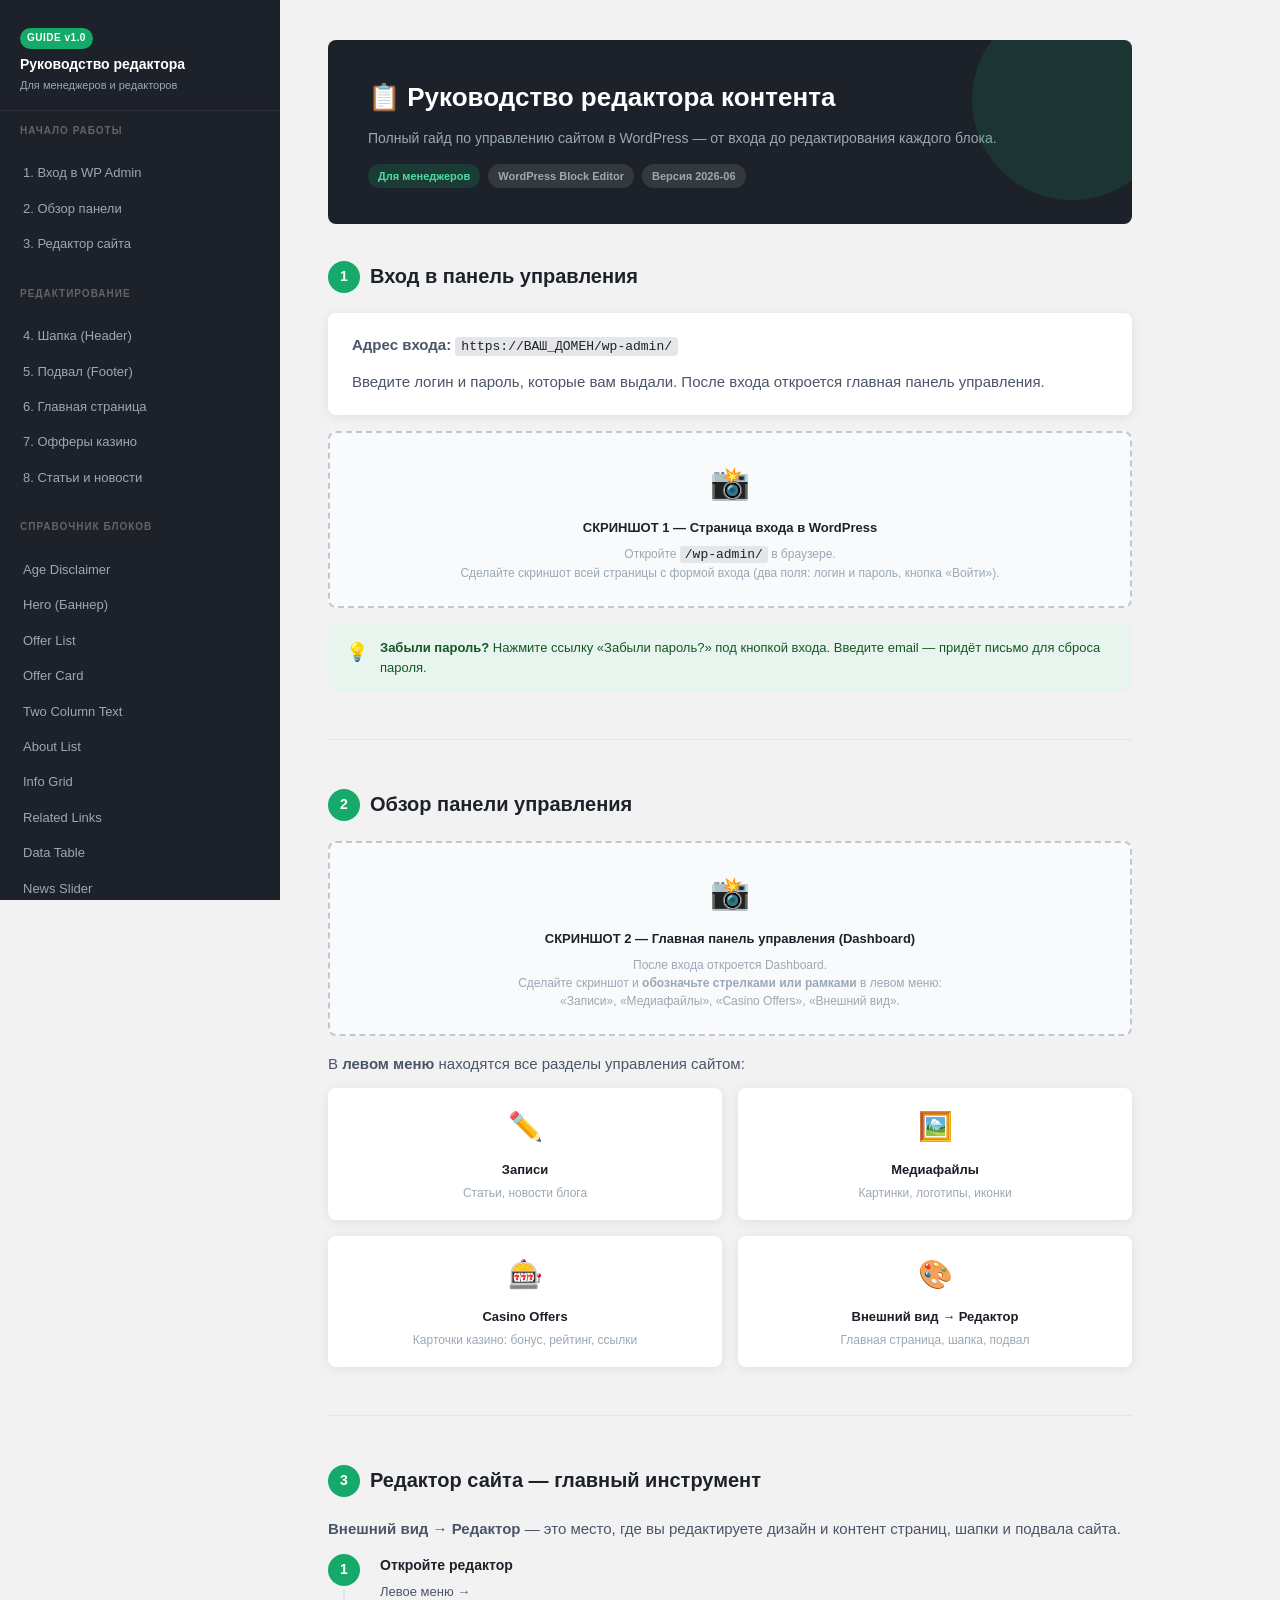
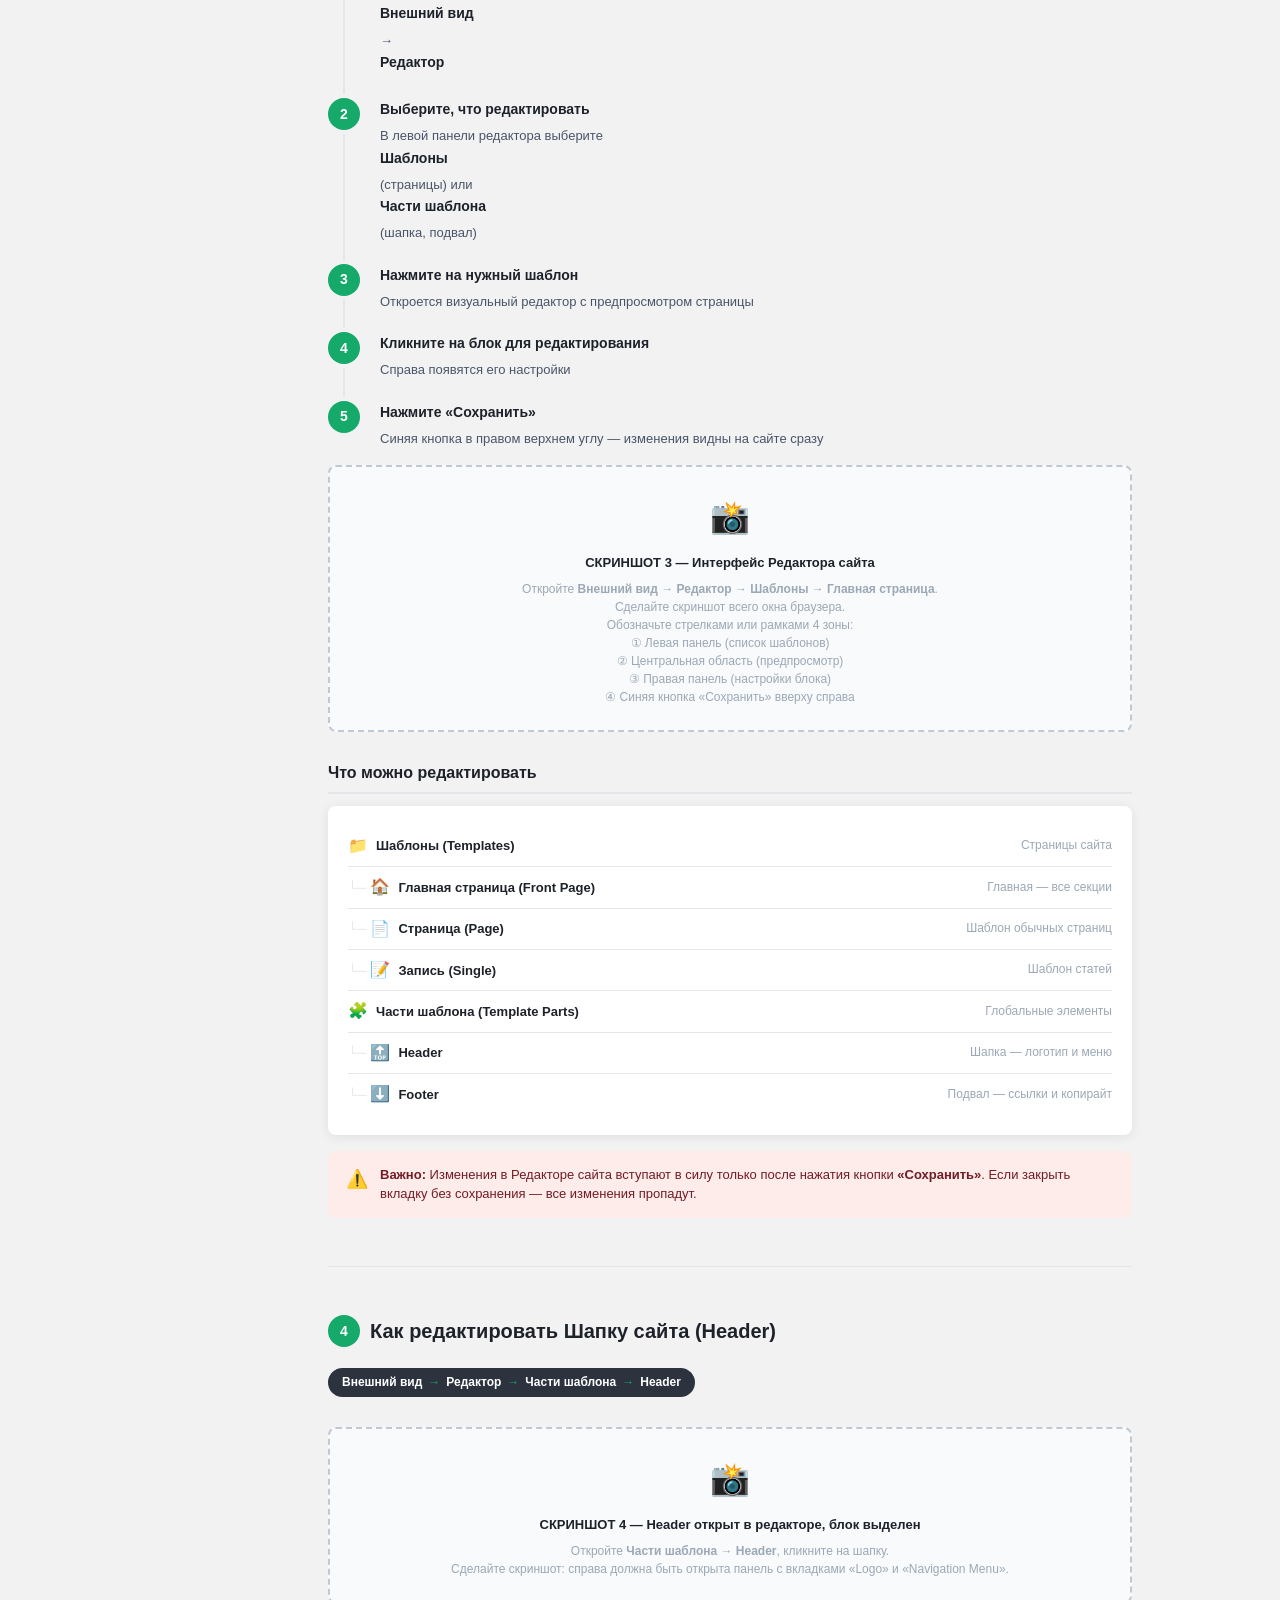
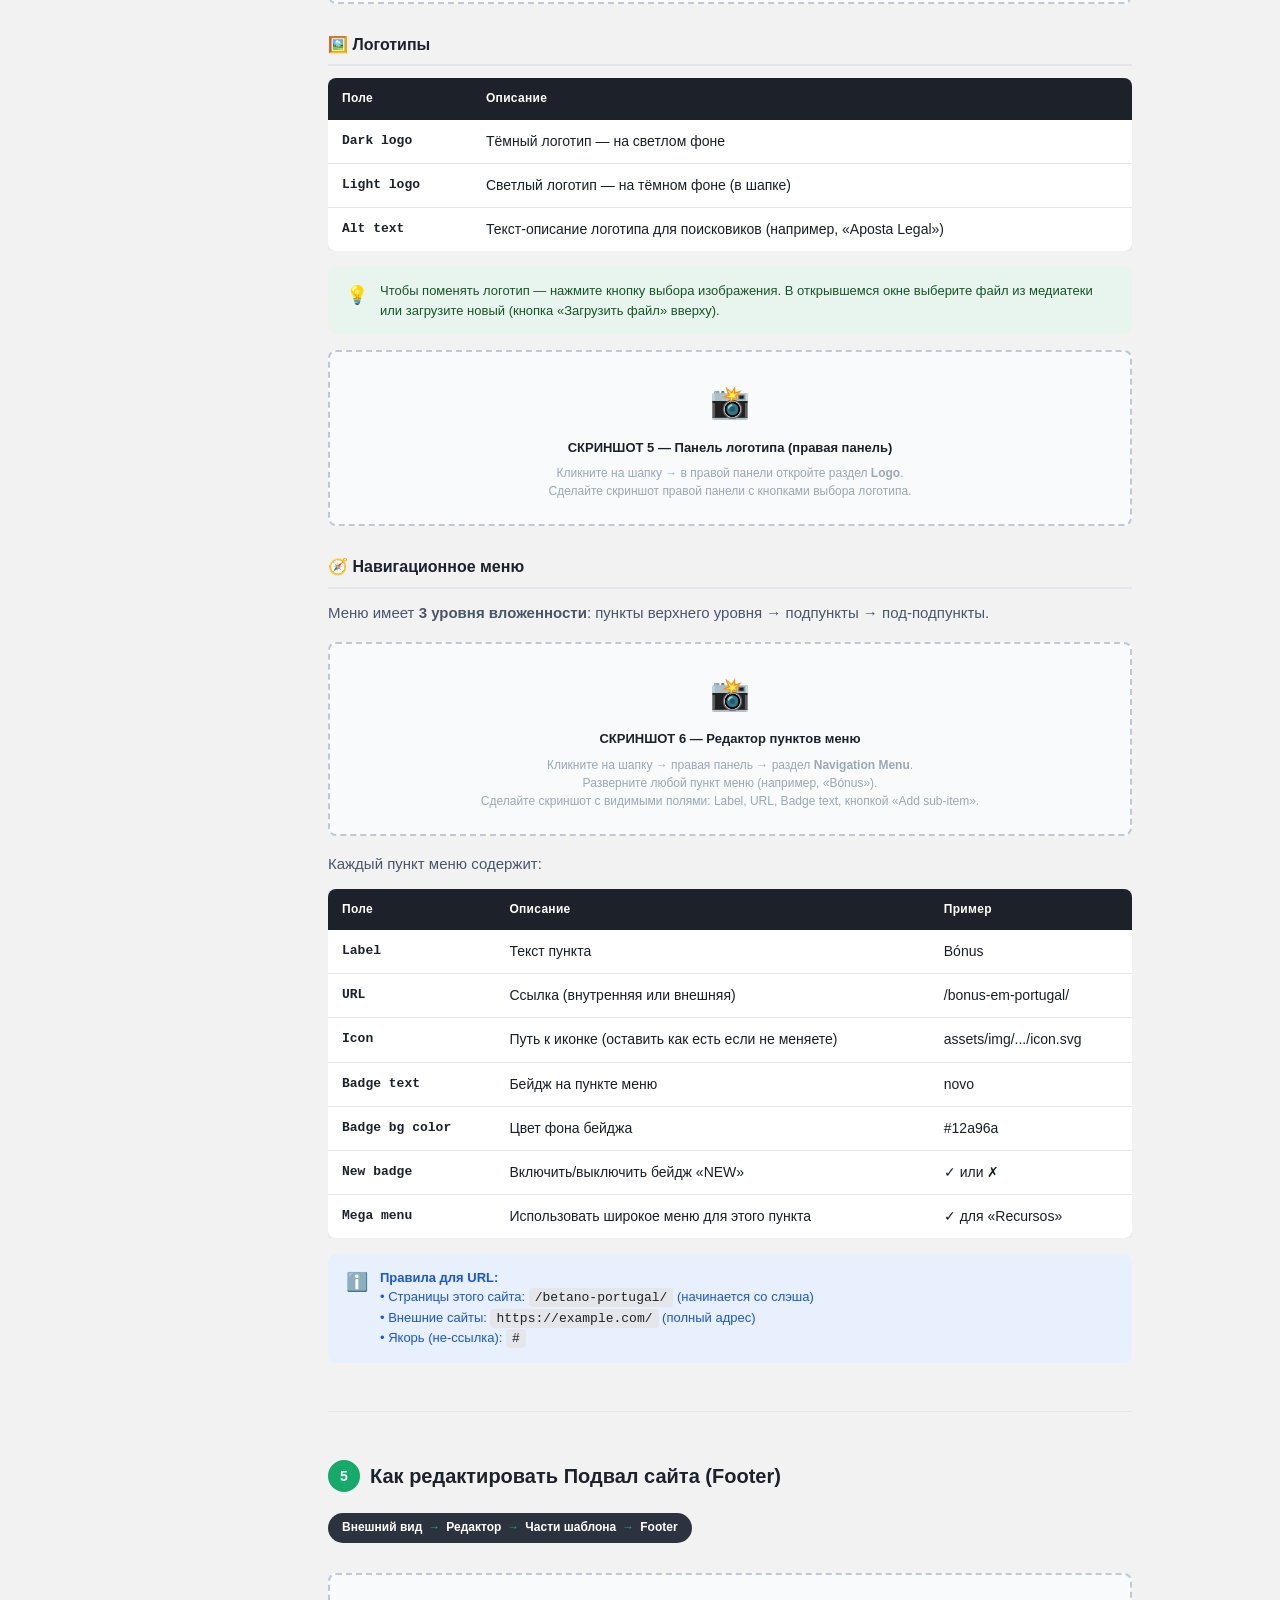
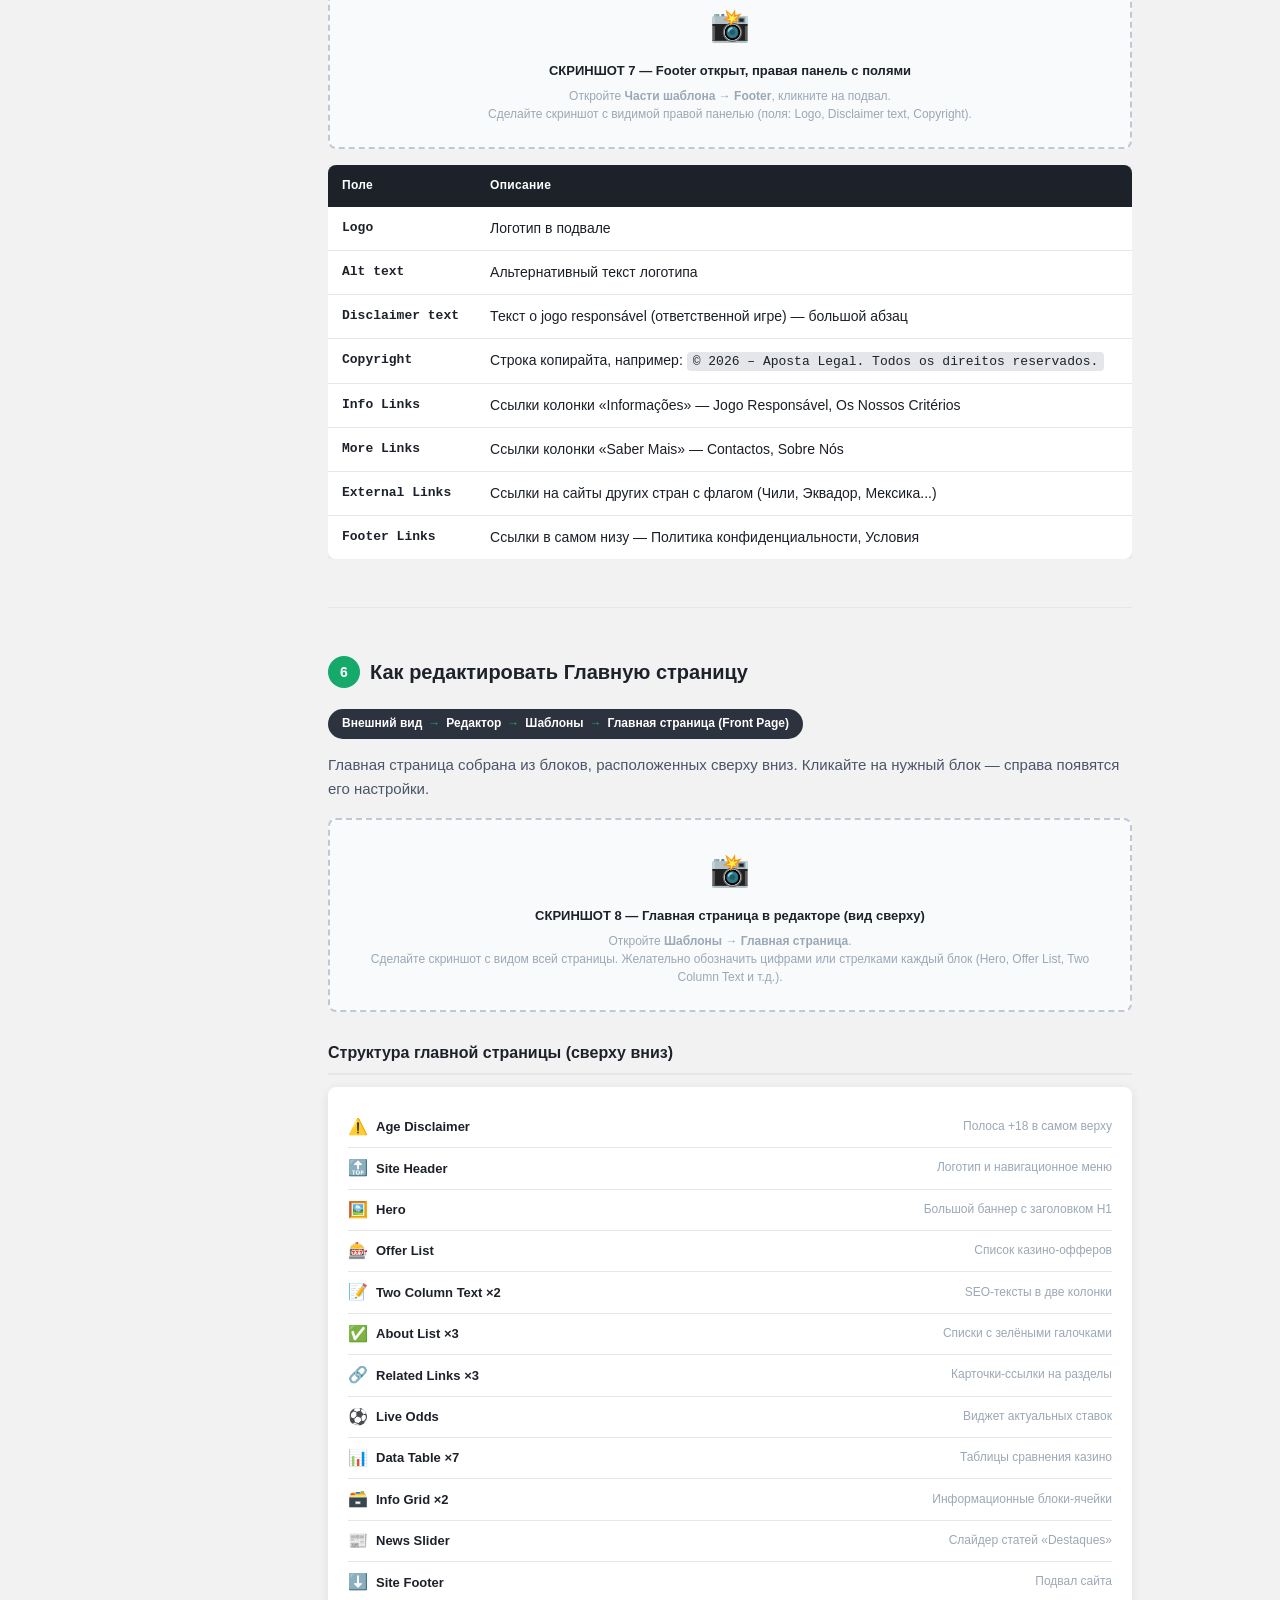
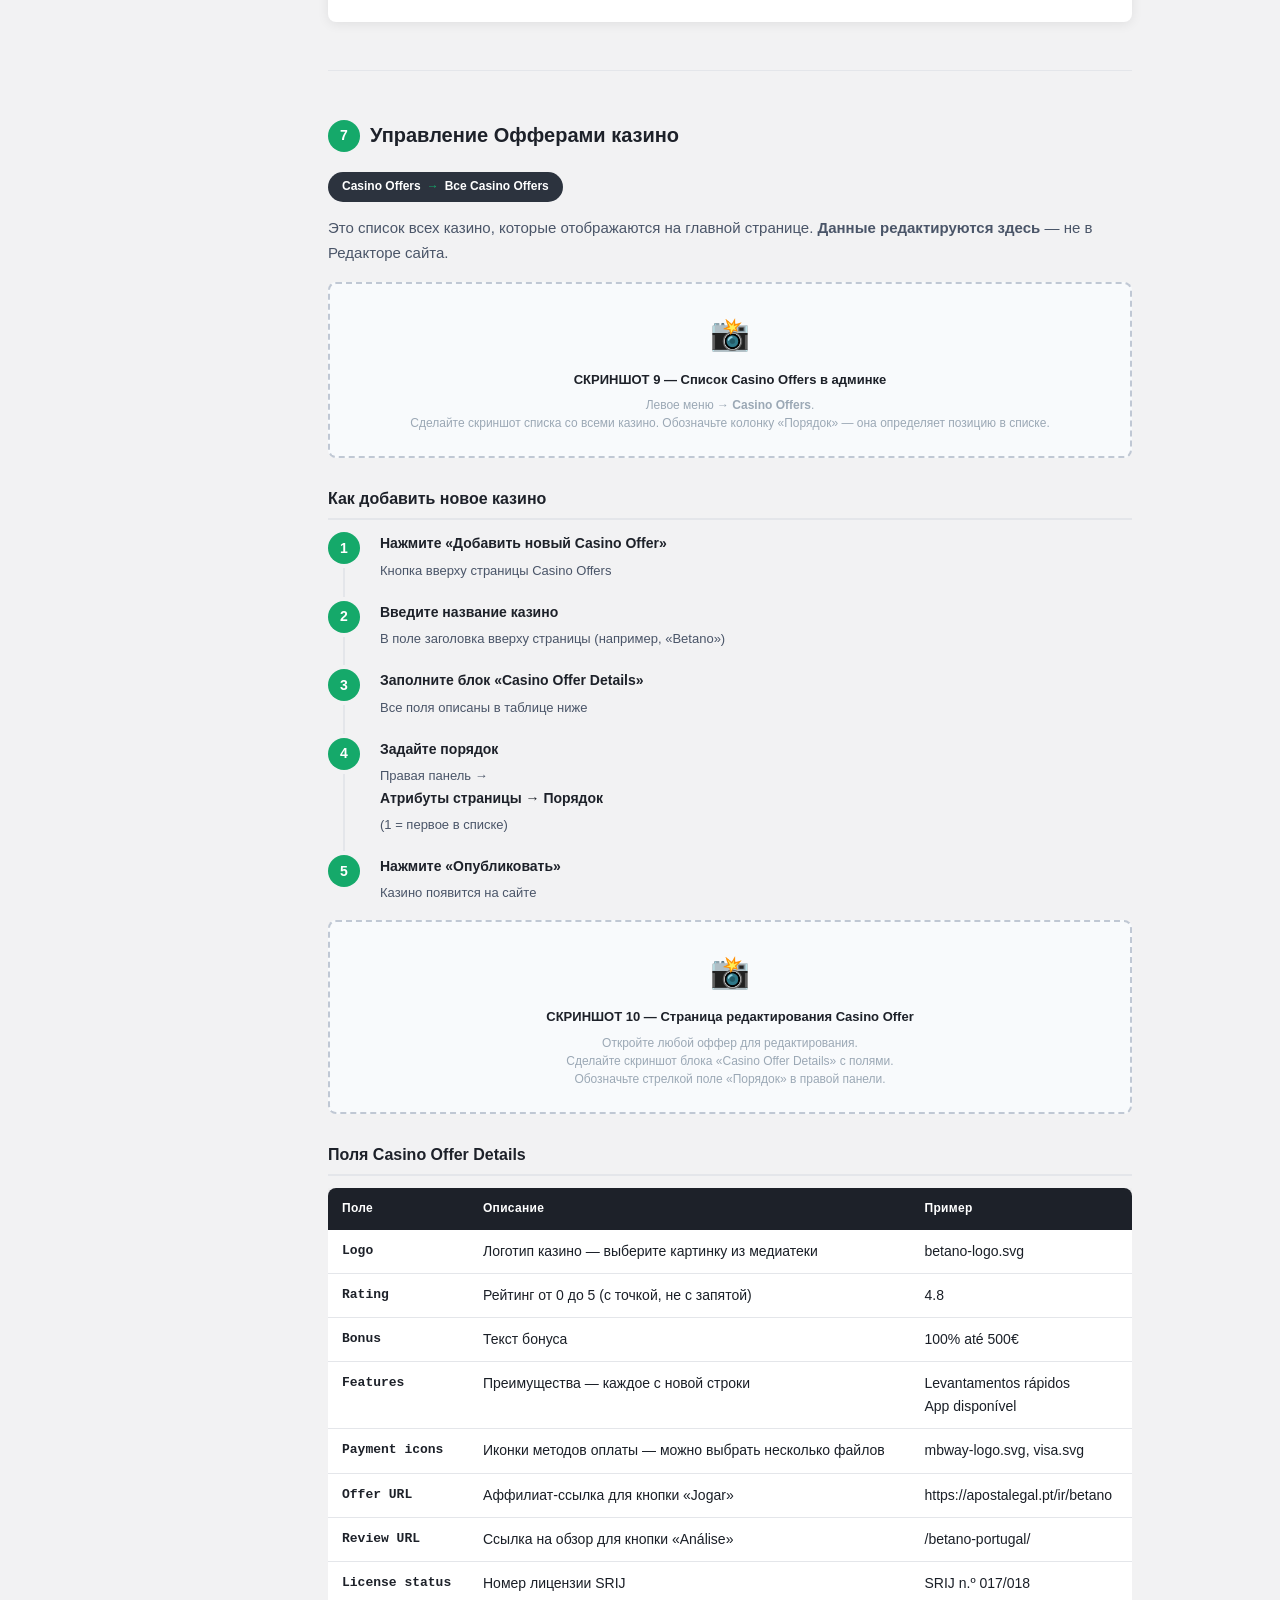
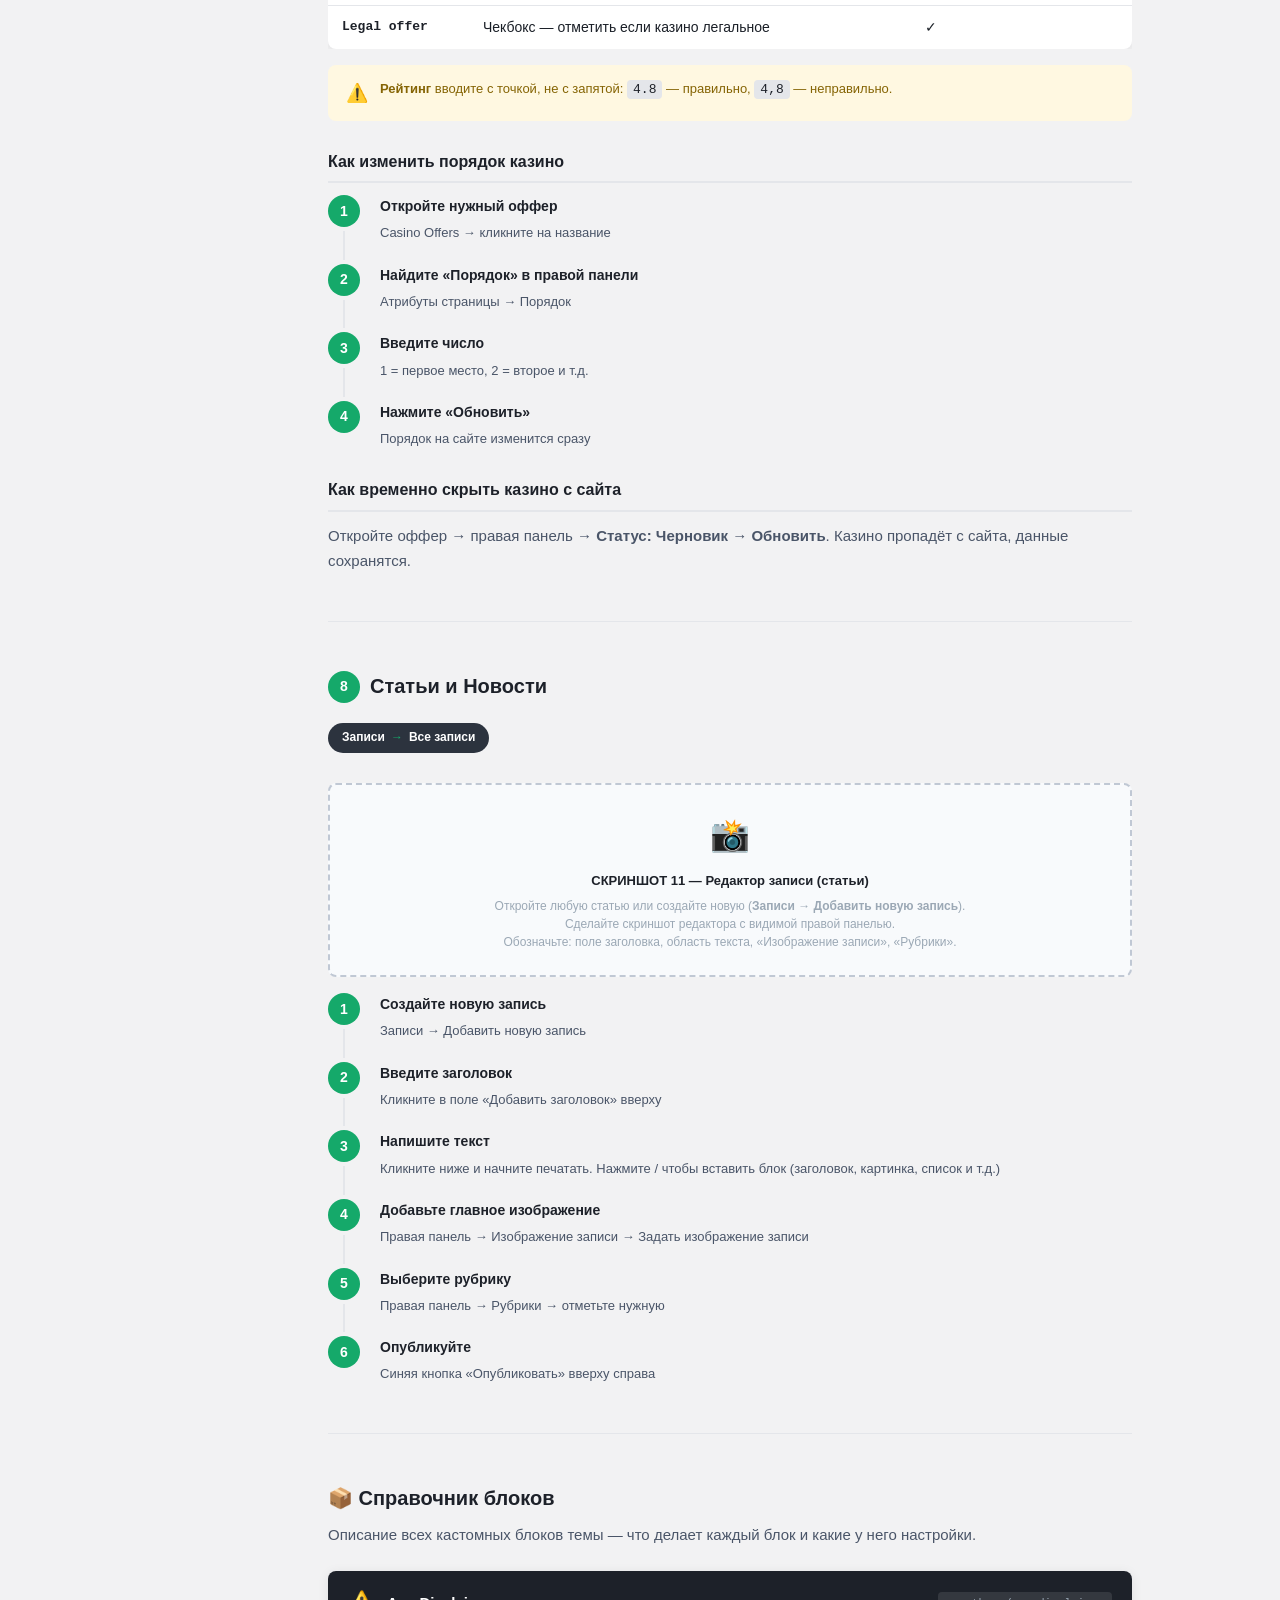
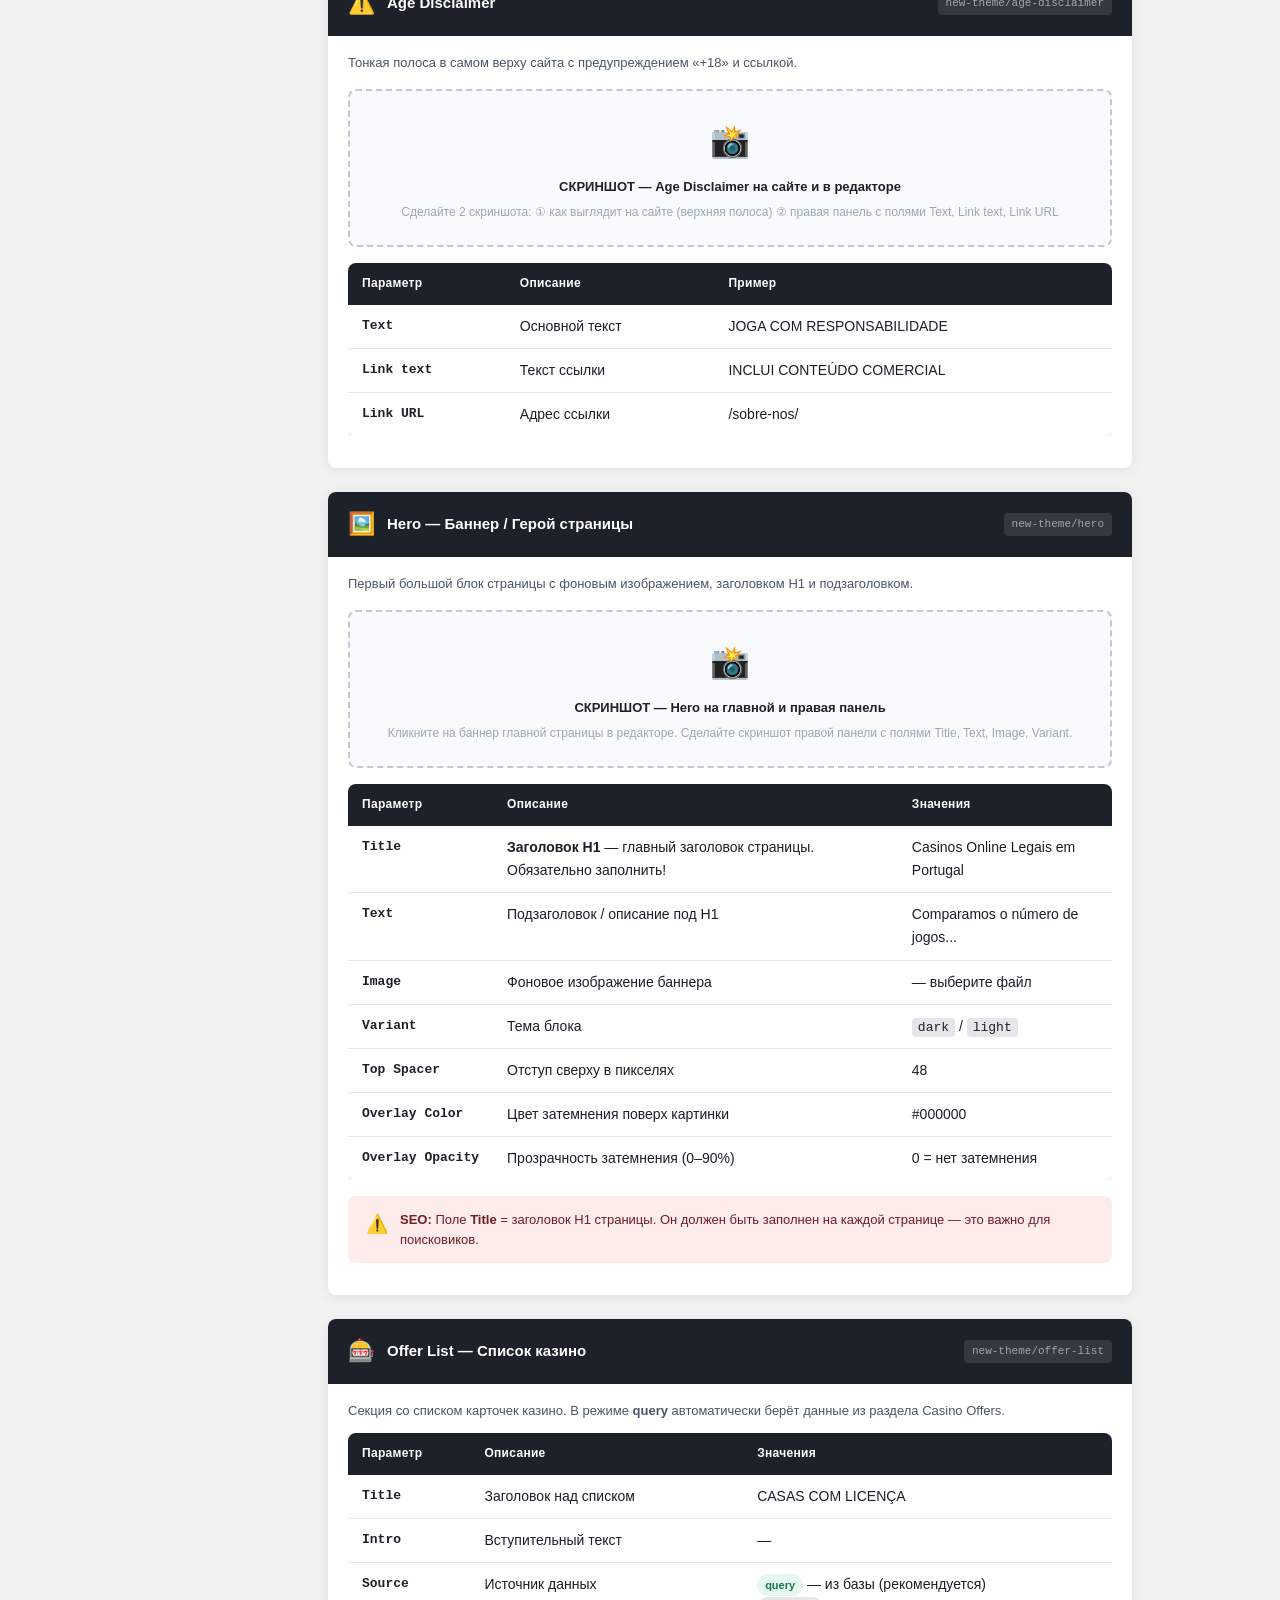
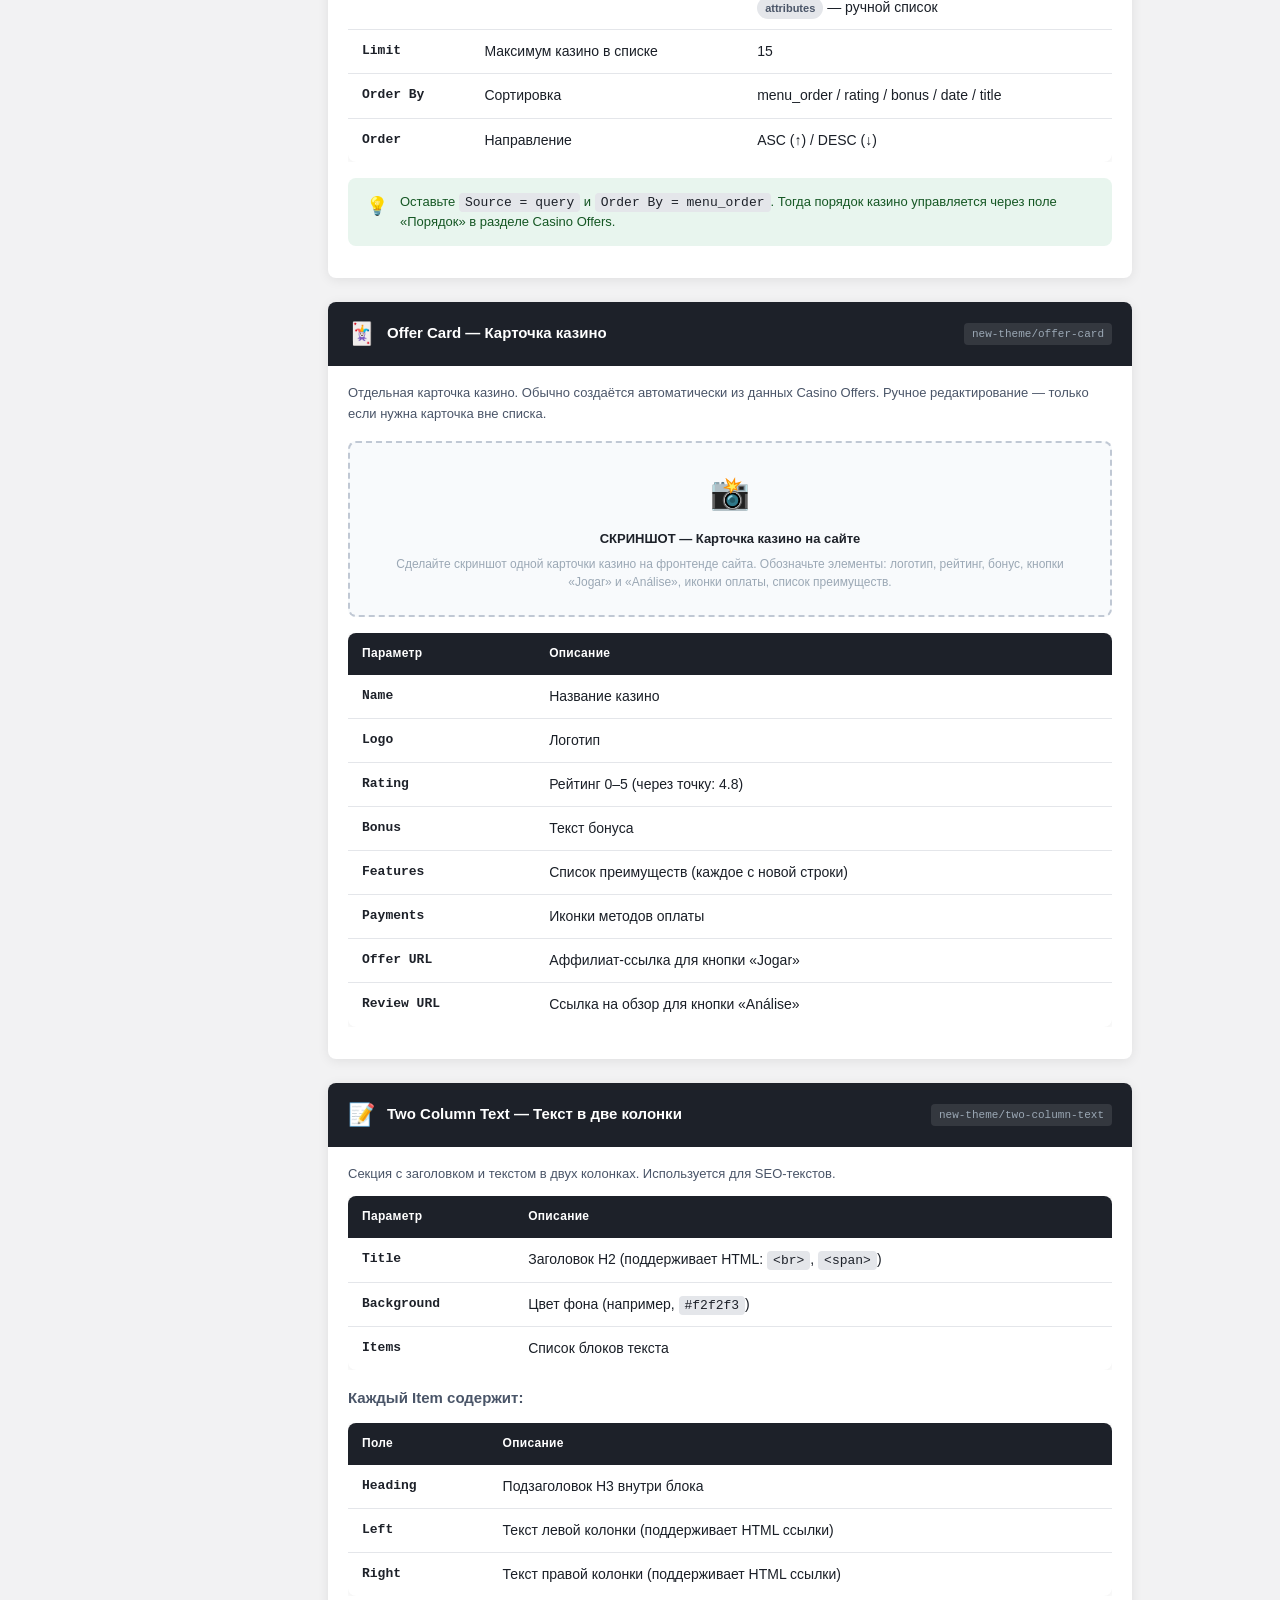
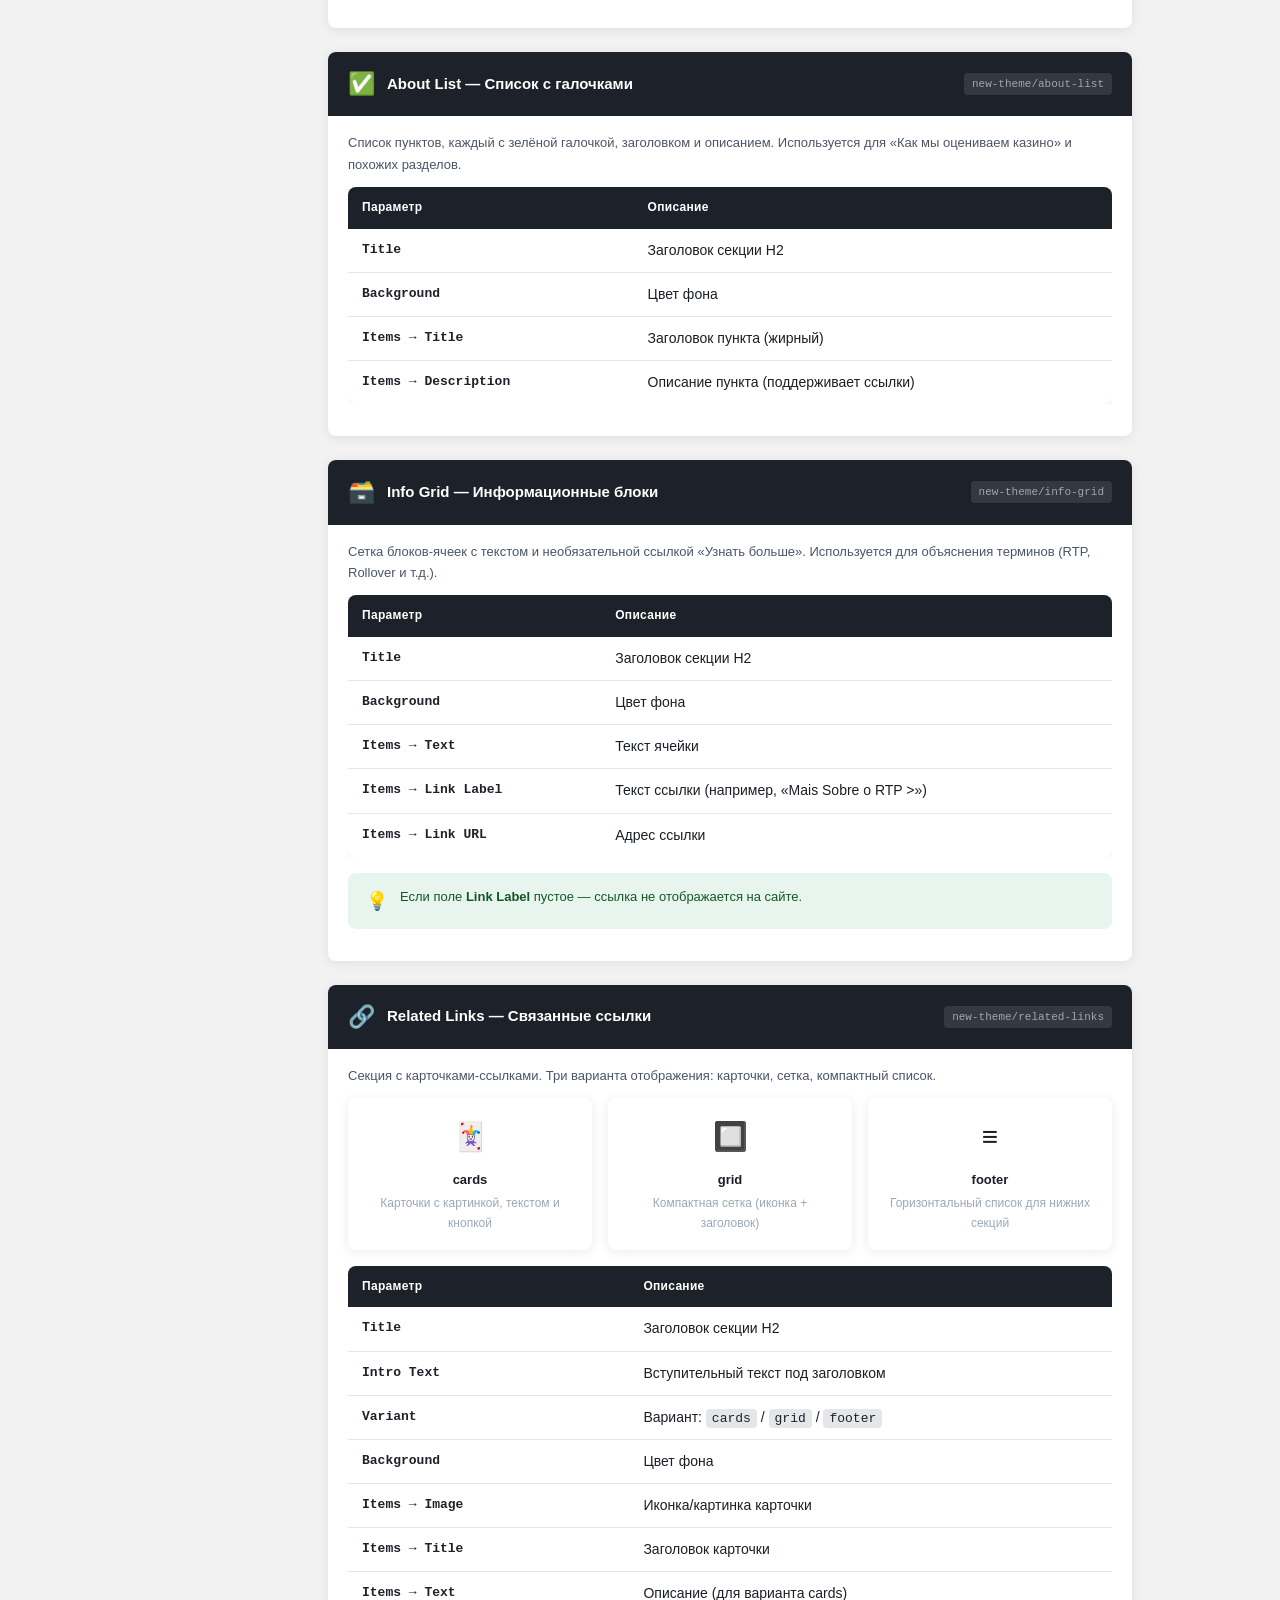
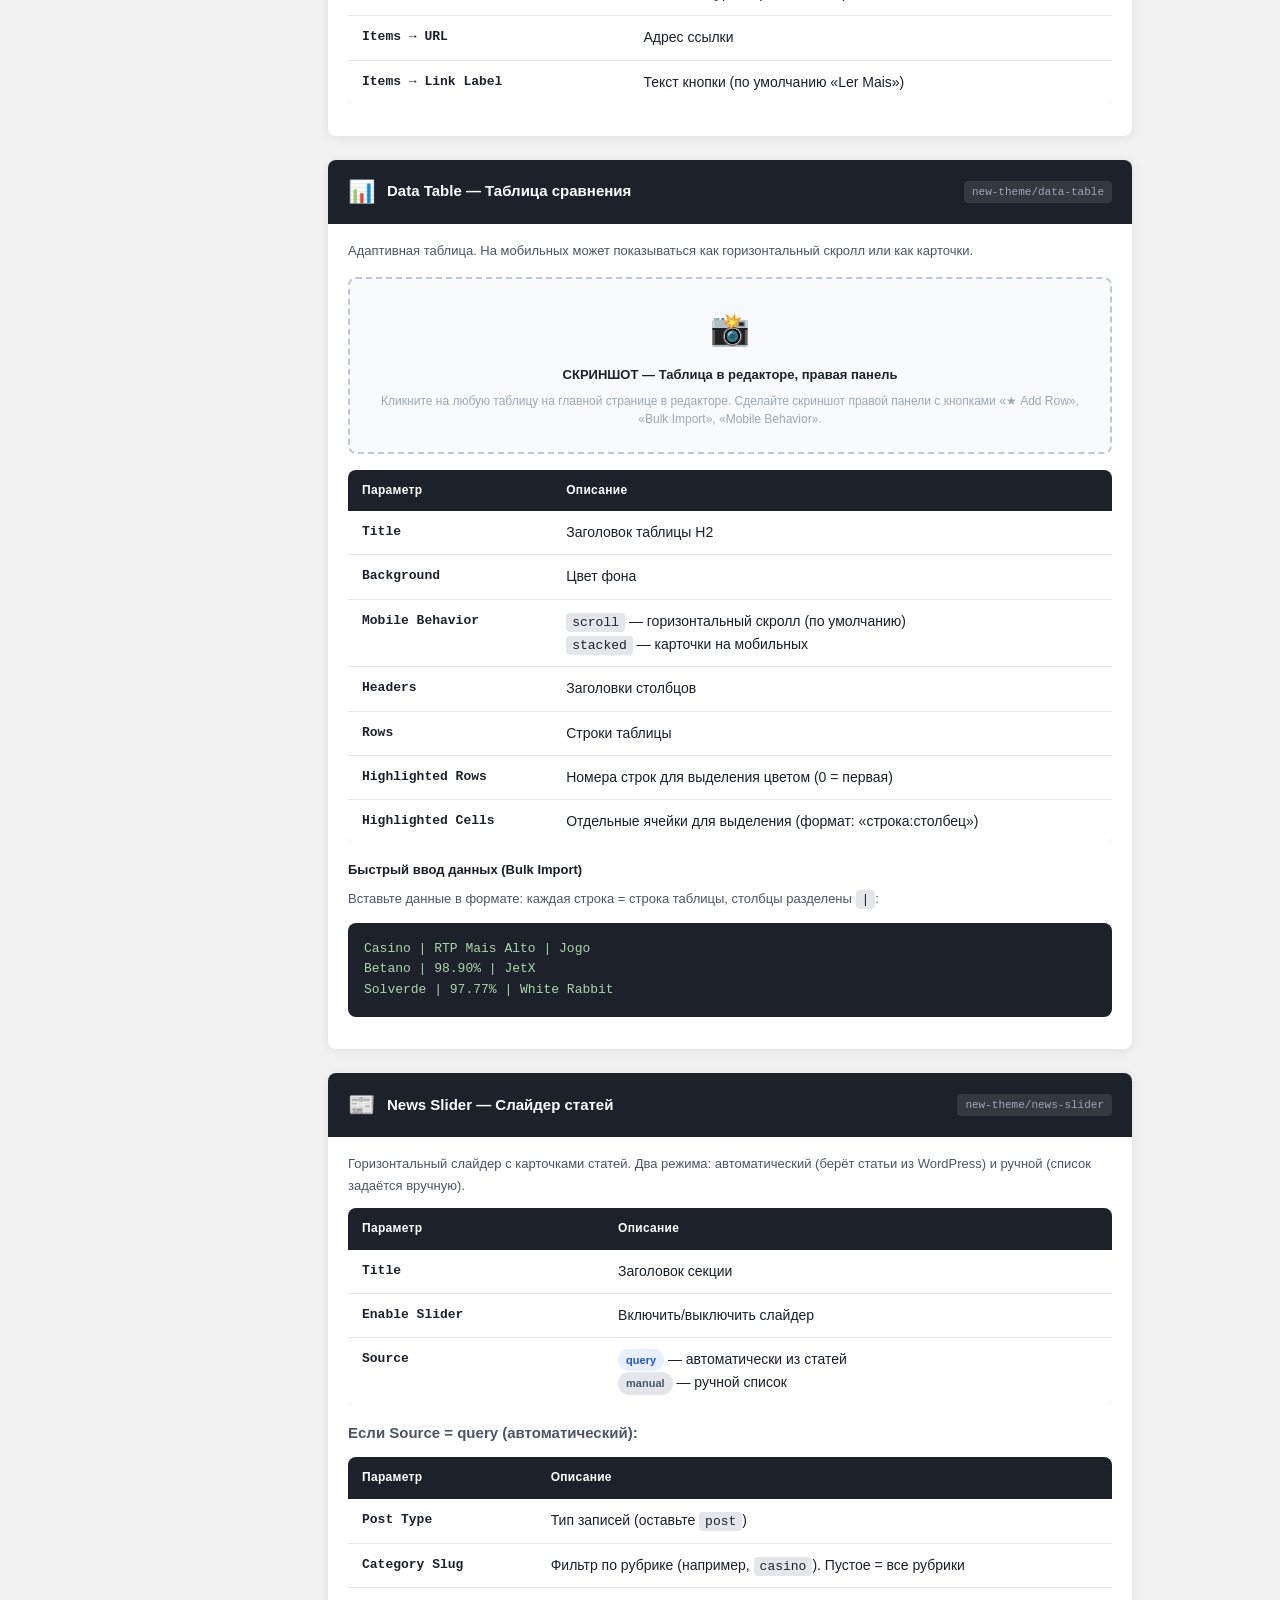
==== docs/EDITOR-GUIDE.html @ fbf94ea8 "Add new page" ====
<!DOCTYPE html>
<html lang="ru">
<head>
<meta charset="UTF-8">
<meta name="viewport" content="width=device-width, initial-scale=1.0">
<title>Руководство редактора — New Theme</title>
<style>
  /* ── Reset & Base ─────────────────────────────────────────────── */
  *, *::before, *::after { box-sizing: border-box; margin: 0; padding: 0; }
  :root {
    --green:   #15a96a;
    --dark:    #1D2129;
    --dark2:   #2c333e;
    --gray:    #f2f2f3;
    --gray2:   #e4e6ea;
    --gray3:   #9ba8b5;
    --text:    #1a1f27;
    --text2:   #4a5568;
    --white:   #ffffff;
    --orange:  #f6a623;
    --red:     #e53e3e;
    --blue:    #3182ce;
    --sidebar: 280px;
    --radius:  8px;
    --shadow:  0 2px 12px rgba(0,0,0,.08);
  }
  html { scroll-behavior: smooth; }
  body {
    font-family: -apple-system, BlinkMacSystemFont, 'Segoe UI', Roboto, sans-serif;
    font-size: 15px;
    line-height: 1.65;
    color: var(--text);
    background: var(--gray);
    display: flex;
    min-height: 100vh;
  }

  /* ── Sidebar ──────────────────────────────────────────────────── */
  #sidebar {
    width: var(--sidebar);
    flex-shrink: 0;
    background: var(--dark);
    min-height: 100vh;
    position: sticky;
    top: 0;
    height: 100vh;
    overflow-y: auto;
    display: flex;
    flex-direction: column;
  }
  .sidebar-logo {
    padding: 24px 20px 16px;
    border-bottom: 1px solid rgba(255,255,255,.08);
  }
  .sidebar-logo h1 {
    font-size: 14px;
    font-weight: 700;
    color: var(--white);
    line-height: 1.3;
  }
  .sidebar-logo p {
    font-size: 11px;
    color: var(--gray3);
    margin-top: 3px;
  }
  .sidebar-badge {
    display: inline-block;
    background: var(--green);
    color: white;
    font-size: 10px;
    font-weight: 700;
    padding: 2px 7px;
    border-radius: 20px;
    margin-bottom: 6px;
    letter-spacing: .5px;
  }
  nav ul { list-style: none; padding: 12px 0; }
  nav ul li a {
    display: block;
    padding: 7px 20px;
    font-size: 13px;
    color: var(--gray3);
    text-decoration: none;
    transition: color .15s, background .15s;
    border-left: 3px solid transparent;
  }
  nav ul li a:hover,
  nav ul li a.active {
    color: var(--white);
    background: rgba(255,255,255,.05);
    border-left-color: var(--green);
  }
  nav .nav-group {
    padding: 12px 20px 4px;
    font-size: 10px;
    font-weight: 700;
    letter-spacing: 1px;
    text-transform: uppercase;
    color: rgba(255,255,255,.3);
  }
  nav .sub a { padding-left: 34px; font-size: 12px; }

  /* ── Main content ─────────────────────────────────────────────── */
  #main {
    flex: 1;
    padding: 40px 48px;
    max-width: 900px;
  }

  /* ── Section header ───────────────────────────────────────────── */
  .page-header {
    background: var(--dark);
    color: white;
    border-radius: var(--radius);
    padding: 36px 40px;
    margin-bottom: 36px;
    position: relative;
    overflow: hidden;
  }
  .page-header::before {
    content: '';
    position: absolute;
    right: -40px; top: -40px;
    width: 200px; height: 200px;
    border-radius: 50%;
    background: rgba(21,169,106,.15);
  }
  .page-header h1 { font-size: 26px; font-weight: 800; margin-bottom: 8px; }
  .page-header p  { color: var(--gray3); font-size: 14px; }
  .page-header .badge-row { display:flex; gap:8px; margin-top:14px; flex-wrap:wrap; }
  .badge {
    display: inline-block;
    padding: 3px 10px;
    border-radius: 20px;
    font-size: 11px;
    font-weight: 600;
  }
  .badge-green { background: rgba(21,169,106,.2); color: #4ade9e; }
  .badge-gray  { background: rgba(255,255,255,.1); color: var(--gray3); }

  /* ── Content sections ─────────────────────────────────────────── */
  section { margin-bottom: 48px; }
  section + section { border-top: 1px solid var(--gray2); padding-top: 48px; }

  h2.section-title {
    font-size: 20px;
    font-weight: 800;
    color: var(--dark);
    margin-bottom: 20px;
    display: flex;
    align-items: center;
    gap: 10px;
  }
  h2.section-title .num {
    display: inline-flex;
    align-items: center;
    justify-content: center;
    width: 32px; height: 32px;
    border-radius: 50%;
    background: var(--green);
    color: white;
    font-size: 14px;
    font-weight: 800;
    flex-shrink: 0;
  }
  h3.block-title {
    font-size: 16px;
    font-weight: 700;
    color: var(--dark);
    margin: 28px 0 12px;
    padding-bottom: 6px;
    border-bottom: 2px solid var(--gray2);
    display: flex;
    align-items: center;
    gap: 8px;
  }

  p { margin-bottom: 12px; color: var(--text2); }
  p:last-child { margin-bottom: 0; }

  /* ── Cards ────────────────────────────────────────────────────── */
  .card {
    background: white;
    border-radius: var(--radius);
    padding: 20px 24px;
    margin-bottom: 16px;
    box-shadow: var(--shadow);
  }
  .card-grid-2 { display: grid; grid-template-columns: 1fr 1fr; gap: 16px; margin-bottom: 16px; }
  .card-grid-3 { display: grid; grid-template-columns: 1fr 1fr 1fr; gap: 16px; margin-bottom: 16px; }
  @media (max-width: 700px) { .card-grid-2, .card-grid-3 { grid-template-columns: 1fr; } }
  .mini-card {
    background: white;
    border-radius: var(--radius);
    padding: 16px;
    box-shadow: var(--shadow);
    text-align: center;
  }
  .mini-card .icon { font-size: 28px; margin-bottom: 8px; }
  .mini-card h4 { font-size: 13px; font-weight: 700; margin-bottom: 4px; }
  .mini-card p  { font-size: 12px; color: var(--gray3); margin: 0; }

  /* ── Tables ───────────────────────────────────────────────────── */
  .table-wrap { overflow-x: auto; margin-bottom: 16px; }
  table {
    width: 100%;
    border-collapse: collapse;
    background: white;
    border-radius: var(--radius);
    overflow: hidden;
    box-shadow: var(--shadow);
    font-size: 14px;
  }
  thead th {
    background: var(--dark);
    color: white;
    padding: 11px 14px;
    text-align: left;
    font-size: 12px;
    font-weight: 700;
    letter-spacing: .3px;
  }
  tbody td { padding: 10px 14px; border-bottom: 1px solid var(--gray2); vertical-align: top; }
  tbody tr:last-child td { border-bottom: none; }
  tbody tr:hover td { background: #f8fafb; }
  .col-param { font-family: monospace; font-size: 13px; color: var(--dark); font-weight: 600; white-space: nowrap; }
  .col-type  { font-size: 11px; color: var(--gray3); font-style: italic; white-space: nowrap; }
  .col-req   { color: var(--red); font-weight: 700; }

  /* ── Steps ────────────────────────────────────────────────────── */
  .steps { counter-reset: step; list-style: none; padding: 0; }
  .steps li {
    counter-increment: step;
    position: relative;
    padding: 0 0 20px 52px;
  }
  .steps li::before {
    content: counter(step);
    position: absolute;
    left: 0; top: 0;
    width: 32px; height: 32px;
    border-radius: 50%;
    background: var(--green);
    color: white;
    font-weight: 800;
    font-size: 14px;
    display: flex;
    align-items: center;
    justify-content: center;
  }
  .steps li::after {
    content: '';
    position: absolute;
    left: 15px;
    top: 36px;
    bottom: 4px;
    width: 2px;
    background: var(--gray2);
  }
  .steps li:last-child::after { display: none; }
  .steps li:last-child { padding-bottom: 0; }
  .steps li strong { display: block; font-size: 14px; margin-bottom: 4px; color: var(--dark); }
  .steps li p { font-size: 13px; margin: 0; }

  /* ── Alerts ───────────────────────────────────────────────────── */
  .alert {
    border-radius: var(--radius);
    padding: 14px 18px;
    margin-bottom: 16px;
    display: flex;
    gap: 12px;
    font-size: 13px;
    line-height: 1.5;
  }
  .alert .icon { font-size: 18px; flex-shrink: 0; margin-top: 1px; }
  .alert p { margin: 0; color: inherit; }
  .alert-tip      { background: #e8f5ee; color: #155724; }
  .alert-warn     { background: #fff8e1; color: #856404; }
  .alert-important{ background: #fdecea; color: #721c24; }
  .alert-info     { background: #e8f0fe; color: #1a56db; }

  /* ── Screenshot placeholder ───────────────────────────────────── */
  .screenshot {
    border: 2px dashed #c0c8d4;
    border-radius: var(--radius);
    background: #f8fafc;
    padding: 24px;
    margin: 16px 0;
    text-align: center;
  }
  .screenshot .cam { font-size: 32px; margin-bottom: 8px; display: block; }
  .screenshot .label {
    font-size: 13px;
    font-weight: 700;
    color: var(--dark);
    margin-bottom: 6px;
  }
  .screenshot .hint {
    font-size: 12px;
    color: var(--gray3);
    line-height: 1.5;
  }
  .screenshot .hint code {
    background: #e4e6ea;
    padding: 1px 5px;
    border-radius: 3px;
    font-family: monospace;
  }

  /* ── Code & Kbd ───────────────────────────────────────────────── */
  code {
    background: var(--gray2);
    border-radius: 4px;
    padding: 2px 6px;
    font-family: 'Courier New', monospace;
    font-size: 13px;
    color: var(--dark);
  }
  kbd {
    background: var(--dark);
    color: white;
    border-radius: 4px;
    padding: 2px 7px;
    font-size: 12px;
    font-family: monospace;
    box-shadow: 0 2px 0 rgba(0,0,0,.4);
  }
  pre {
    background: var(--dark);
    color: #a8d8a8;
    border-radius: var(--radius);
    padding: 16px;
    font-size: 13px;
    overflow-x: auto;
    margin-bottom: 16px;
    line-height: 1.6;
  }

  /* ── Path breadcrumb ──────────────────────────────────────────── */
  .path {
    display: inline-flex;
    align-items: center;
    gap: 6px;
    background: var(--dark2);
    color: var(--white);
    border-radius: 20px;
    padding: 5px 14px;
    font-size: 12px;
    font-weight: 600;
    margin-bottom: 14px;
  }
  .path .sep { color: var(--green); font-weight: 800; }

  /* ── Block reference cards ────────────────────────────────────── */
  .block-card {
    background: white;
    border-radius: var(--radius);
    box-shadow: var(--shadow);
    margin-bottom: 24px;
    overflow: hidden;
  }
  .block-card-header {
    background: var(--dark);
    color: white;
    padding: 14px 20px;
    display: flex;
    align-items: center;
    gap: 12px;
  }
  .block-card-header .bc-icon { font-size: 22px; }
  .block-card-header h3 {
    font-size: 15px;
    font-weight: 700;
    margin: 0;
  }
  .block-card-header .bc-slug {
    margin-left: auto;
    background: rgba(255,255,255,.1);
    color: var(--gray3);
    font-size: 11px;
    padding: 2px 8px;
    border-radius: 4px;
    font-family: monospace;
  }
  .block-card-body { padding: 16px 20px; }
  .block-desc { font-size: 13px; color: var(--text2); margin-bottom: 12px; }

  /* ── Tag pills ────────────────────────────────────────────────── */
  .pill {
    display: inline-block;
    padding: 2px 8px;
    border-radius: 20px;
    font-size: 11px;
    font-weight: 600;
  }
  .pill-green  { background: #e6f7ef; color: #157a48; }
  .pill-orange { background: #fef3e2; color: #9a6011; }
  .pill-blue   { background: #e8f0fe; color: #1a56db; }
  .pill-gray   { background: var(--gray2); color: var(--text2); }

  /* ── Page map ─────────────────────────────────────────────────── */
  .page-map {
    background: white;
    border-radius: var(--radius);
    padding: 20px;
    box-shadow: var(--shadow);
    margin-bottom: 16px;
  }
  .pm-row {
    display: flex;
    align-items: center;
    padding: 7px 0;
    border-bottom: 1px solid var(--gray2);
    font-size: 13px;
  }
  .pm-row:last-child { border-bottom: none; }
  .pm-indent { flex-shrink: 0; color: var(--gray2); margin-right: 4px; }
  .pm-icon { font-size: 16px; margin-right: 8px; }
  .pm-name { font-weight: 600; color: var(--dark); flex: 1; }
  .pm-desc { font-size: 12px; color: var(--gray3); }

  /* ── Quick task cards ─────────────────────────────────────────── */
  .task-card {
    background: white;
    border-radius: var(--radius);
    box-shadow: var(--shadow);
    margin-bottom: 20px;
    overflow: hidden;
  }
  .task-header {
    padding: 14px 20px;
    background: var(--gray);
    border-bottom: 1px solid var(--gray2);
    display: flex;
    align-items: center;
    gap: 10px;
    cursor: pointer;
    user-select: none;
  }
  .task-header h4 { font-size: 14px; font-weight: 700; color: var(--dark); flex: 1; }
  .task-header .tag { font-size: 11px; color: var(--gray3); }
  .task-body { padding: 16px 20px; }

  /* ── Footer ───────────────────────────────────────────────────── */
  .guide-footer {
    margin-top: 48px;
    padding-top: 24px;
    border-top: 1px solid var(--gray2);
    font-size: 12px;
    color: var(--gray3);
    text-align: center;
  }

  /* ── Print ────────────────────────────────────────────────────── */
  @media print {
    #sidebar { display: none; }
    #main { max-width: 100%; padding: 20px; }
    .screenshot { break-inside: avoid; }
  }
</style>
</head>
<body>

<!-- ══ SIDEBAR ══════════════════════════════════════════════════ -->
<div id="sidebar">
  <div class="sidebar-logo">
    <div class="sidebar-badge">GUIDE v1.0</div>
    <h1>Руководство редактора</h1>
    <p>Для менеджеров и редакторов</p>
  </div>
  <nav>
    <div class="nav-group">Начало работы</div>
    <ul>
      <li><a href="#s1">1. Вход в WP Admin</a></li>
      <li><a href="#s2">2. Обзор панели</a></li>
      <li><a href="#s3">3. Редактор сайта</a></li>
    </ul>
    <div class="nav-group">Редактирование</div>
    <ul>
      <li><a href="#s4">4. Шапка (Header)</a></li>
      <li><a href="#s5">5. Подвал (Footer)</a></li>
      <li><a href="#s6">6. Главная страница</a></li>
      <li><a href="#s7">7. Офферы казино</a></li>
      <li><a href="#s8">8. Статьи и новости</a></li>
    </ul>
    <div class="nav-group">Справочник блоков</div>
    <ul>
      <li><a href="#b-disclaimer" class="sub">Age Disclaimer</a></li>
      <li><a href="#b-hero" class="sub">Hero (Баннер)</a></li>
      <li><a href="#b-offerlist" class="sub">Offer List</a></li>
      <li><a href="#b-offercard" class="sub">Offer Card</a></li>
      <li><a href="#b-twocol" class="sub">Two Column Text</a></li>
      <li><a href="#b-aboutlist" class="sub">About List</a></li>
      <li><a href="#b-infogrid" class="sub">Info Grid</a></li>
      <li><a href="#b-rellinks" class="sub">Related Links</a></li>
      <li><a href="#b-table" class="sub">Data Table</a></li>
      <li><a href="#b-newsslider" class="sub">News Slider</a></li>
      <li><a href="#b-liveodds" class="sub">Live Odds</a></li>
      <li><a href="#b-faq" class="sub">FAQ</a></li>
      <li><a href="#b-cardgrid" class="sub">Card Grid</a></li>
    </ul>
    <div class="nav-group">Частые задачи</div>
    <ul>
      <li><a href="#tasks">Пошаговые инструкции</a></li>
    </ul>
  </nav>
</div>

<!-- ══ MAIN ══════════════════════════════════════════════════════ -->
<div id="main">

  <!-- Page header -->
  <div class="page-header">
    <h1>📋 Руководство редактора контента</h1>
    <p>Полный гайд по управлению сайтом в WordPress — от входа до редактирования каждого блока.</p>
    <div class="badge-row">
      <span class="badge badge-green">Для менеджеров</span>
      <span class="badge badge-gray">WordPress Block Editor</span>
      <span class="badge badge-gray">Версия 2026-06</span>
    </div>
  </div>

  <!-- ══ 1. Вход ══════════════════════════════════════════════════ -->
  <section id="s1">
    <h2 class="section-title"><span class="num">1</span> Вход в панель управления</h2>

    <div class="card">
      <p><strong>Адрес входа:</strong> <code>https://ВАШ_ДОМЕН/wp-admin/</code></p>
      <p>Введите логин и пароль, которые вам выдали. После входа откроется главная панель управления.</p>
    </div>

    <div class="screenshot">
      <span class="cam">📸</span>
      <p class="label">СКРИНШОТ 1 — Страница входа в WordPress</p>
      <p class="hint">
        Откройте <code>/wp-admin/</code> в браузере.<br>
        Сделайте скриншот всей страницы с формой входа (два поля: логин и пароль, кнопка «Войти»).
      </p>
    </div>

    <div class="alert alert-tip">
      <span class="icon">💡</span>
      <p><strong>Забыли пароль?</strong> Нажмите ссылку «Забыли пароль?» под кнопкой входа. Введите email — придёт письмо для сброса пароля.</p>
    </div>
  </section>

  <!-- ══ 2. Обзор панели ══════════════════════════════════════════ -->
  <section id="s2">
    <h2 class="section-title"><span class="num">2</span> Обзор панели управления</h2>

    <div class="screenshot">
      <span class="cam">📸</span>
      <p class="label">СКРИНШОТ 2 — Главная панель управления (Dashboard)</p>
      <p class="hint">
        После входа откроется Dashboard.<br>
        Сделайте скриншот и <strong>обозначьте стрелками или рамками</strong> в левом меню:<br>
        «Записи», «Медиафайлы», «Casino Offers», «Внешний вид».
      </p>
    </div>

    <p>В <strong>левом меню</strong> находятся все разделы управления сайтом:</p>

    <div class="card-grid-2">
      <div class="mini-card">
        <div class="icon">✏️</div>
        <h4>Записи</h4>
        <p>Статьи, новости блога</p>
      </div>
      <div class="mini-card">
        <div class="icon">🖼️</div>
        <h4>Медиафайлы</h4>
        <p>Картинки, логотипы, иконки</p>
      </div>
      <div class="mini-card">
        <div class="icon">🎰</div>
        <h4>Casino Offers</h4>
        <p>Карточки казино: бонус, рейтинг, ссылки</p>
      </div>
      <div class="mini-card">
        <div class="icon">🎨</div>
        <h4>Внешний вид → Редактор</h4>
        <p>Главная страница, шапка, подвал</p>
      </div>
    </div>
  </section>

  <!-- ══ 3. Редактор сайта ════════════════════════════════════════ -->
  <section id="s3">
    <h2 class="section-title"><span class="num">3</span> Редактор сайта — главный инструмент</h2>

    <p><strong>Внешний вид → Редактор</strong> — это место, где вы редактируете дизайн и контент страниц, шапки и подвала сайта.</p>

    <ol class="steps">
      <li>
        <strong>Откройте редактор</strong>
        <p>Левое меню → <strong>Внешний вид</strong> → <strong>Редактор</strong></p>
      </li>
      <li>
        <strong>Выберите, что редактировать</strong>
        <p>В левой панели редактора выберите <strong>Шаблоны</strong> (страницы) или <strong>Части шаблона</strong> (шапка, подвал)</p>
      </li>
      <li>
        <strong>Нажмите на нужный шаблон</strong>
        <p>Откроется визуальный редактор с предпросмотром страницы</p>
      </li>
      <li>
        <strong>Кликните на блок для редактирования</strong>
        <p>Справа появятся его настройки</p>
      </li>
      <li>
        <strong>Нажмите «Сохранить»</strong>
        <p>Синяя кнопка в правом верхнем углу — изменения видны на сайте сразу</p>
      </li>
    </ol>

    <div class="screenshot">
      <span class="cam">📸</span>
      <p class="label">СКРИНШОТ 3 — Интерфейс Редактора сайта</p>
      <p class="hint">
        Откройте <strong>Внешний вид → Редактор → Шаблоны → Главная страница</strong>.<br>
        Сделайте скриншот всего окна браузера.<br>
        Обозначьте стрелками или рамками 4 зоны:<br>
        ① Левая панель (список шаблонов)<br>
        ② Центральная область (предпросмотр)<br>
        ③ Правая панель (настройки блока)<br>
        ④ Синяя кнопка «Сохранить» вверху справа
      </p>
    </div>

    <h3 class="block-title">Что можно редактировать</h3>
    <div class="page-map">
      <div class="pm-row">
        <div class="pm-icon">📁</div>
        <div class="pm-name">Шаблоны (Templates)</div>
        <div class="pm-desc">Страницы сайта</div>
      </div>
      <div class="pm-row">
        <div class="pm-indent">└─</div>
        <div class="pm-icon">🏠</div>
        <div class="pm-name">Главная страница (Front Page)</div>
        <div class="pm-desc">Главная — все секции</div>
      </div>
      <div class="pm-row">
        <div class="pm-indent">└─</div>
        <div class="pm-icon">📄</div>
        <div class="pm-name">Страница (Page)</div>
        <div class="pm-desc">Шаблон обычных страниц</div>
      </div>
      <div class="pm-row">
        <div class="pm-indent">└─</div>
        <div class="pm-icon">📝</div>
        <div class="pm-name">Запись (Single)</div>
        <div class="pm-desc">Шаблон статей</div>
      </div>
      <div class="pm-row">
        <div class="pm-icon">🧩</div>
        <div class="pm-name">Части шаблона (Template Parts)</div>
        <div class="pm-desc">Глобальные элементы</div>
      </div>
      <div class="pm-row">
        <div class="pm-indent">└─</div>
        <div class="pm-icon">🔝</div>
        <div class="pm-name">Header</div>
        <div class="pm-desc">Шапка — логотип и меню</div>
      </div>
      <div class="pm-row">
        <div class="pm-indent">└─</div>
        <div class="pm-icon">⬇️</div>
        <div class="pm-name">Footer</div>
        <div class="pm-desc">Подвал — ссылки и копирайт</div>
      </div>
    </div>

    <div class="alert alert-important">
      <span class="icon">⚠️</span>
      <p><strong>Важно:</strong> Изменения в Редакторе сайта вступают в силу только после нажатия кнопки <strong>«Сохранить»</strong>. Если закрыть вкладку без сохранения — все изменения пропадут.</p>
    </div>
  </section>

  <!-- ══ 4. Header ════════════════════════════════════════════════ -->
  <section id="s4">
    <h2 class="section-title"><span class="num">4</span> Как редактировать Шапку сайта (Header)</h2>

    <div class="path">
      <span>Внешний вид</span>
      <span class="sep">→</span>
      <span>Редактор</span>
      <span class="sep">→</span>
      <span>Части шаблона</span>
      <span class="sep">→</span>
      <span>Header</span>
    </div>

    <div class="screenshot">
      <span class="cam">📸</span>
      <p class="label">СКРИНШОТ 4 — Header открыт в редакторе, блок выделен</p>
      <p class="hint">
        Откройте <strong>Части шаблона → Header</strong>, кликните на шапку.<br>
        Сделайте скриншот: справа должна быть открыта панель с вкладками «Logo» и «Navigation Menu».
      </p>
    </div>

    <h3 class="block-title">🖼️ Логотипы</h3>
    <div class="table-wrap">
      <table>
        <thead>
          <tr><th>Поле</th><th>Описание</th></tr>
        </thead>
        <tbody>
          <tr><td class="col-param">Dark logo</td><td>Тёмный логотип — на светлом фоне</td></tr>
          <tr><td class="col-param">Light logo</td><td>Светлый логотип — на тёмном фоне (в шапке)</td></tr>
          <tr><td class="col-param">Alt text</td><td>Текст-описание логотипа для поисковиков (например, «Aposta Legal»)</td></tr>
        </tbody>
      </table>
    </div>

    <div class="alert alert-tip">
      <span class="icon">💡</span>
      <p>Чтобы поменять логотип — нажмите кнопку выбора изображения. В открывшемся окне выберите файл из медиатеки или загрузите новый (кнопка «Загрузить файл» вверху).</p>
    </div>

    <div class="screenshot">
      <span class="cam">📸</span>
      <p class="label">СКРИНШОТ 5 — Панель логотипа (правая панель)</p>
      <p class="hint">
        Кликните на шапку → в правой панели откройте раздел <strong>Logo</strong>.<br>
        Сделайте скриншот правой панели с кнопками выбора логотипа.
      </p>
    </div>

    <h3 class="block-title">🧭 Навигационное меню</h3>
    <p>Меню имеет <strong>3 уровня вложенности</strong>: пункты верхнего уровня → подпункты → под-подпункты.</p>

    <div class="screenshot">
      <span class="cam">📸</span>
      <p class="label">СКРИНШОТ 6 — Редактор пунктов меню</p>
      <p class="hint">
        Кликните на шапку → правая панель → раздел <strong>Navigation Menu</strong>.<br>
        Разверните любой пункт меню (например, «Bónus»).<br>
        Сделайте скриншот с видимыми полями: Label, URL, Badge text, кнопкой «Add sub-item».
      </p>
    </div>

    <p>Каждый пункт меню содержит:</p>
    <div class="table-wrap">
      <table>
        <thead>
          <tr><th>Поле</th><th>Описание</th><th>Пример</th></tr>
        </thead>
        <tbody>
          <tr><td class="col-param">Label</td><td>Текст пункта</td><td>Bónus</td></tr>
          <tr><td class="col-param">URL</td><td>Ссылка (внутренняя или внешняя)</td><td>/bonus-em-portugal/</td></tr>
          <tr><td class="col-param">Icon</td><td>Путь к иконке (оставить как есть если не меняете)</td><td>assets/img/.../icon.svg</td></tr>
          <tr><td class="col-param">Badge text</td><td>Бейдж на пункте меню</td><td>novo</td></tr>
          <tr><td class="col-param">Badge bg color</td><td>Цвет фона бейджа</td><td>#12a96a</td></tr>
          <tr><td class="col-param">New badge</td><td>Включить/выключить бейдж «NEW»</td><td>✓ или ✗</td></tr>
          <tr><td class="col-param">Mega menu</td><td>Использовать широкое меню для этого пункта</td><td>✓ для «Recursos»</td></tr>
        </tbody>
      </table>
    </div>

    <div class="alert alert-info">
      <span class="icon">ℹ️</span>
      <p><strong>Правила для URL:</strong><br>
        • Страницы этого сайта: <code>/betano-portugal/</code> (начинается со слэша)<br>
        • Внешние сайты: <code>https://example.com/</code> (полный адрес)<br>
        • Якорь (не-ссылка): <code>#</code>
      </p>
    </div>
  </section>

  <!-- ══ 5. Footer ════════════════════════════════════════════════ -->
  <section id="s5">
    <h2 class="section-title"><span class="num">5</span> Как редактировать Подвал сайта (Footer)</h2>

    <div class="path">
      <span>Внешний вид</span>
      <span class="sep">→</span>
      <span>Редактор</span>
      <span class="sep">→</span>
      <span>Части шаблона</span>
      <span class="sep">→</span>
      <span>Footer</span>
    </div>

    <div class="screenshot">
      <span class="cam">📸</span>
      <p class="label">СКРИНШОТ 7 — Footer открыт, правая панель с полями</p>
      <p class="hint">
        Откройте <strong>Части шаблона → Footer</strong>, кликните на подвал.<br>
        Сделайте скриншот с видимой правой панелью (поля: Logo, Disclaimer text, Copyright).
      </p>
    </div>

    <div class="table-wrap">
      <table>
        <thead>
          <tr><th>Поле</th><th>Описание</th></tr>
        </thead>
        <tbody>
          <tr><td class="col-param">Logo</td><td>Логотип в подвале</td></tr>
          <tr><td class="col-param">Alt text</td><td>Альтернативный текст логотипа</td></tr>
          <tr><td class="col-param">Disclaimer text</td><td>Текст о jogo responsável (ответственной игре) — большой абзац</td></tr>
          <tr><td class="col-param">Copyright</td><td>Строка копирайта, например: <code>© 2026 – Aposta Legal. Todos os direitos reservados.</code></td></tr>
          <tr><td class="col-param">Info Links</td><td>Ссылки колонки «Informações» — Jogo Responsável, Os Nossos Critérios</td></tr>
          <tr><td class="col-param">More Links</td><td>Ссылки колонки «Saber Mais» — Contactos, Sobre Nós</td></tr>
          <tr><td class="col-param">External Links</td><td>Ссылки на сайты других стран с флагом (Чили, Эквадор, Мексика...)</td></tr>
          <tr><td class="col-param">Footer Links</td><td>Ссылки в самом низу — Политика конфиденциальности, Условия</td></tr>
        </tbody>
      </table>
    </div>
  </section>

  <!-- ══ 6. Главная страница ══════════════════════════════════════ -->
  <section id="s6">
    <h2 class="section-title"><span class="num">6</span> Как редактировать Главную страницу</h2>

    <div class="path">
      <span>Внешний вид</span>
      <span class="sep">→</span>
      <span>Редактор</span>
      <span class="sep">→</span>
      <span>Шаблоны</span>
      <span class="sep">→</span>
      <span>Главная страница (Front Page)</span>
    </div>

    <p>Главная страница собрана из блоков, расположенных сверху вниз. Кликайте на нужный блок — справа появятся его настройки.</p>

    <div class="screenshot">
      <span class="cam">📸</span>
      <p class="label">СКРИНШОТ 8 — Главная страница в редакторе (вид сверху)</p>
      <p class="hint">
        Откройте <strong>Шаблоны → Главная страница</strong>.<br>
        Сделайте скриншот с видом всей страницы. Желательно обозначить цифрами или стрелками каждый блок (Hero, Offer List, Two Column Text и т.д.).
      </p>
    </div>

    <h3 class="block-title">Структура главной страницы (сверху вниз)</h3>
    <div class="page-map">
      <div class="pm-row"><div class="pm-icon">⚠️</div><div class="pm-name">Age Disclaimer</div><div class="pm-desc">Полоса +18 в самом верху</div></div>
      <div class="pm-row"><div class="pm-icon">🔝</div><div class="pm-name">Site Header</div><div class="pm-desc">Логотип и навигационное меню</div></div>
      <div class="pm-row"><div class="pm-icon">🖼️</div><div class="pm-name">Hero</div><div class="pm-desc">Большой баннер с заголовком H1</div></div>
      <div class="pm-row"><div class="pm-icon">🎰</div><div class="pm-name">Offer List</div><div class="pm-desc">Список казино-офферов</div></div>
      <div class="pm-row"><div class="pm-icon">📝</div><div class="pm-name">Two Column Text ×2</div><div class="pm-desc">SEO-тексты в две колонки</div></div>
      <div class="pm-row"><div class="pm-icon">✅</div><div class="pm-name">About List ×3</div><div class="pm-desc">Списки с зелёными галочками</div></div>
      <div class="pm-row"><div class="pm-icon">🔗</div><div class="pm-name">Related Links ×3</div><div class="pm-desc">Карточки-ссылки на разделы</div></div>
      <div class="pm-row"><div class="pm-icon">⚽</div><div class="pm-name">Live Odds</div><div class="pm-desc">Виджет актуальных ставок</div></div>
      <div class="pm-row"><div class="pm-icon">📊</div><div class="pm-name">Data Table ×7</div><div class="pm-desc">Таблицы сравнения казино</div></div>
      <div class="pm-row"><div class="pm-icon">🗃️</div><div class="pm-name">Info Grid ×2</div><div class="pm-desc">Информационные блоки-ячейки</div></div>
      <div class="pm-row"><div class="pm-icon">📰</div><div class="pm-name">News Slider</div><div class="pm-desc">Слайдер статей «Destaques»</div></div>
      <div class="pm-row"><div class="pm-icon">⬇️</div><div class="pm-name">Site Footer</div><div class="pm-desc">Подвал сайта</div></div>
    </div>
  </section>

  <!-- ══ 7. Casino Offers ════════════════════════════════════════ -->
  <section id="s7">
    <h2 class="section-title"><span class="num">7</span> Управление Офферами казино</h2>

    <div class="path">
      <span>Casino Offers</span>
      <span class="sep">→</span>
      <span>Все Casino Offers</span>
    </div>

    <p>Это список всех казино, которые отображаются на главной странице. <strong>Данные редактируются здесь</strong> — не в Редакторе сайта.</p>

    <div class="screenshot">
      <span class="cam">📸</span>
      <p class="label">СКРИНШОТ 9 — Список Casino Offers в админке</p>
      <p class="hint">
        Левое меню → <strong>Casino Offers</strong>.<br>
        Сделайте скриншот списка со всеми казино. Обозначьте колонку «Порядок» — она определяет позицию в списке.
      </p>
    </div>

    <h3 class="block-title">Как добавить новое казино</h3>
    <ol class="steps">
      <li>
        <strong>Нажмите «Добавить новый Casino Offer»</strong>
        <p>Кнопка вверху страницы Casino Offers</p>
      </li>
      <li>
        <strong>Введите название казино</strong>
        <p>В поле заголовка вверху страницы (например, «Betano»)</p>
      </li>
      <li>
        <strong>Заполните блок «Casino Offer Details»</strong>
        <p>Все поля описаны в таблице ниже</p>
      </li>
      <li>
        <strong>Задайте порядок</strong>
        <p>Правая панель → <strong>Атрибуты страницы → Порядок</strong> (1 = первое в списке)</p>
      </li>
      <li>
        <strong>Нажмите «Опубликовать»</strong>
        <p>Казино появится на сайте</p>
      </li>
    </ol>

    <div class="screenshot">
      <span class="cam">📸</span>
      <p class="label">СКРИНШОТ 10 — Страница редактирования Casino Offer</p>
      <p class="hint">
        Откройте любой оффер для редактирования.<br>
        Сделайте скриншот блока «Casino Offer Details» с полями.<br>
        Обозначьте стрелкой поле «Порядок» в правой панели.
      </p>
    </div>

    <h3 class="block-title">Поля Casino Offer Details</h3>
    <div class="table-wrap">
      <table>
        <thead>
          <tr><th>Поле</th><th>Описание</th><th>Пример</th></tr>
        </thead>
        <tbody>
          <tr><td class="col-param">Logo</td><td>Логотип казино — выберите картинку из медиатеки</td><td>betano-logo.svg</td></tr>
          <tr><td class="col-param">Rating</td><td>Рейтинг от 0 до 5 (с точкой, не с запятой)</td><td>4.8</td></tr>
          <tr><td class="col-param">Bonus</td><td>Текст бонуса</td><td>100% até 500€</td></tr>
          <tr><td class="col-param">Features</td><td>Преимущества — каждое с новой строки</td><td>Levantamentos rápidos<br>App disponível</td></tr>
          <tr><td class="col-param">Payment icons</td><td>Иконки методов оплаты — можно выбрать несколько файлов</td><td>mbway-logo.svg, visa.svg</td></tr>
          <tr><td class="col-param">Offer URL</td><td>Аффилиат-ссылка для кнопки «Jogar»</td><td>https://apostalegal.pt/ir/betano</td></tr>
          <tr><td class="col-param">Review URL</td><td>Ссылка на обзор для кнопки «Análise»</td><td>/betano-portugal/</td></tr>
          <tr><td class="col-param">License status</td><td>Номер лицензии SRIJ</td><td>SRIJ n.º 017/018</td></tr>
          <tr><td class="col-param">Legal offer</td><td>Чекбокс — отметить если казино легальное</td><td>✓</td></tr>
        </tbody>
      </table>
    </div>

    <div class="alert alert-warn">
      <span class="icon">⚠️</span>
      <p><strong>Рейтинг</strong> вводите с точкой, не с запятой: <code>4.8</code> — правильно, <code>4,8</code> — неправильно.</p>
    </div>

    <h3 class="block-title">Как изменить порядок казино</h3>
    <ol class="steps">
      <li><strong>Откройте нужный оффер</strong><p>Casino Offers → кликните на название</p></li>
      <li><strong>Найдите «Порядок» в правой панели</strong><p>Атрибуты страницы → Порядок</p></li>
      <li><strong>Введите число</strong><p>1 = первое место, 2 = второе и т.д.</p></li>
      <li><strong>Нажмите «Обновить»</strong><p>Порядок на сайте изменится сразу</p></li>
    </ol>

    <h3 class="block-title">Как временно скрыть казино с сайта</h3>
    <p>Откройте оффер → правая панель → <strong>Статус: Черновик</strong> → <strong>Обновить</strong>. Казино пропадёт с сайта, данные сохранятся.</p>
  </section>

  <!-- ══ 8. Статьи ════════════════════════════════════════════════ -->
  <section id="s8">
    <h2 class="section-title"><span class="num">8</span> Статьи и Новости</h2>

    <div class="path">
      <span>Записи</span>
      <span class="sep">→</span>
      <span>Все записи</span>
    </div>

    <div class="screenshot">
      <span class="cam">📸</span>
      <p class="label">СКРИНШОТ 11 — Редактор записи (статьи)</p>
      <p class="hint">
        Откройте любую статью или создайте новую (<strong>Записи → Добавить новую запись</strong>).<br>
        Сделайте скриншот редактора с видимой правой панелью.<br>
        Обозначьте: поле заголовка, область текста, «Изображение записи», «Рубрики».
      </p>
    </div>

    <ol class="steps">
      <li><strong>Создайте новую запись</strong><p>Записи → Добавить новую запись</p></li>
      <li><strong>Введите заголовок</strong><p>Кликните в поле «Добавить заголовок» вверху</p></li>
      <li><strong>Напишите текст</strong><p>Кликните ниже и начните печатать. Нажмите / чтобы вставить блок (заголовок, картинка, список и т.д.)</p></li>
      <li><strong>Добавьте главное изображение</strong><p>Правая панель → Изображение записи → Задать изображение записи</p></li>
      <li><strong>Выберите рубрику</strong><p>Правая панель → Рубрики → отметьте нужную</p></li>
      <li><strong>Опубликуйте</strong><p>Синяя кнопка «Опубликовать» вверху справа</p></li>
    </ol>
  </section>

  <!-- ══ 9. Справочник блоков ════════════════════════════════════ -->
  <section>
    <h2 class="section-title" style="margin-bottom:8px">📦 Справочник блоков</h2>
    <p style="margin-bottom:24px">Описание всех кастомных блоков темы — что делает каждый блок и какие у него настройки.</p>

    <!-- Age Disclaimer -->
    <div class="block-card" id="b-disclaimer">
      <div class="block-card-header">
        <span class="bc-icon">⚠️</span>
        <h3>Age Disclaimer</h3>
        <span class="bc-slug">new-theme/age-disclaimer</span>
      </div>
      <div class="block-card-body">
        <p class="block-desc">Тонкая полоса в самом верху сайта с предупреждением «+18» и ссылкой.</p>
        <div class="screenshot">
          <span class="cam">📸</span>
          <p class="label">СКРИНШОТ — Age Disclaimer на сайте и в редакторе</p>
          <p class="hint">Сделайте 2 скриншота: ① как выглядит на сайте (верхняя полоса) ② правая панель с полями Text, Link text, Link URL</p>
        </div>
        <div class="table-wrap">
          <table>
            <thead><tr><th>Параметр</th><th>Описание</th><th>Пример</th></tr></thead>
            <tbody>
              <tr><td class="col-param">Text</td><td>Основной текст</td><td>JOGA COM RESPONSABILIDADE</td></tr>
              <tr><td class="col-param">Link text</td><td>Текст ссылки</td><td>INCLUI CONTEÚDO COMERCIAL</td></tr>
              <tr><td class="col-param">Link URL</td><td>Адрес ссылки</td><td>/sobre-nos/</td></tr>
            </tbody>
          </table>
        </div>
      </div>
    </div>

    <!-- Hero -->
    <div class="block-card" id="b-hero">
      <div class="block-card-header">
        <span class="bc-icon">🖼️</span>
        <h3>Hero — Баннер / Герой страницы</h3>
        <span class="bc-slug">new-theme/hero</span>
      </div>
      <div class="block-card-body">
        <p class="block-desc">Первый большой блок страницы с фоновым изображением, заголовком H1 и подзаголовком.</p>
        <div class="screenshot">
          <span class="cam">📸</span>
          <p class="label">СКРИНШОТ — Hero на главной и правая панель</p>
          <p class="hint">Кликните на баннер главной страницы в редакторе. Сделайте скриншот правой панели с полями Title, Text, Image, Variant.</p>
        </div>
        <div class="table-wrap">
          <table>
            <thead><tr><th>Параметр</th><th>Описание</th><th>Значения</th></tr></thead>
            <tbody>
              <tr><td class="col-param">Title</td><td><strong>Заголовок H1</strong> — главный заголовок страницы. Обязательно заполнить!</td><td>Casinos Online Legais em Portugal</td></tr>
              <tr><td class="col-param">Text</td><td>Подзаголовок / описание под H1</td><td>Comparamos o número de jogos...</td></tr>
              <tr><td class="col-param">Image</td><td>Фоновое изображение баннера</td><td>— выберите файл</td></tr>
              <tr><td class="col-param">Variant</td><td>Тема блока</td><td><code>dark</code> / <code>light</code></td></tr>
              <tr><td class="col-param">Top Spacer</td><td>Отступ сверху в пикселях</td><td>48</td></tr>
              <tr><td class="col-param">Overlay Color</td><td>Цвет затемнения поверх картинки</td><td>#000000</td></tr>
              <tr><td class="col-param">Overlay Opacity</td><td>Прозрачность затемнения (0–90%)</td><td>0 = нет затемнения</td></tr>
            </tbody>
          </table>
        </div>
        <div class="alert alert-important">
          <span class="icon">⚠️</span>
          <p><strong>SEO:</strong> Поле <strong>Title</strong> = заголовок H1 страницы. Он должен быть заполнен на каждой странице — это важно для поисковиков.</p>
        </div>
      </div>
    </div>

    <!-- Offer List -->
    <div class="block-card" id="b-offerlist">
      <div class="block-card-header">
        <span class="bc-icon">🎰</span>
        <h3>Offer List — Список казино</h3>
        <span class="bc-slug">new-theme/offer-list</span>
      </div>
      <div class="block-card-body">
        <p class="block-desc">Секция со списком карточек казино. В режиме <strong>query</strong> автоматически берёт данные из раздела Casino Offers.</p>
        <div class="table-wrap">
          <table>
            <thead><tr><th>Параметр</th><th>Описание</th><th>Значения</th></tr></thead>
            <tbody>
              <tr><td class="col-param">Title</td><td>Заголовок над списком</td><td>CASAS COM LICENÇA</td></tr>
              <tr><td class="col-param">Intro</td><td>Вступительный текст</td><td>—</td></tr>
              <tr><td class="col-param">Source</td><td>Источник данных</td><td><span class="pill pill-green">query</span> — из базы (рекомендуется)<br><span class="pill pill-gray">attributes</span> — ручной список</td></tr>
              <tr><td class="col-param">Limit</td><td>Максимум казино в списке</td><td>15</td></tr>
              <tr><td class="col-param">Order By</td><td>Сортировка</td><td>menu_order / rating / bonus / date / title</td></tr>
              <tr><td class="col-param">Order</td><td>Направление</td><td>ASC (↑) / DESC (↓)</td></tr>
            </tbody>
          </table>
        </div>
        <div class="alert alert-tip">
          <span class="icon">💡</span>
          <p>Оставьте <code>Source = query</code> и <code>Order By = menu_order</code>. Тогда порядок казино управляется через поле «Порядок» в разделе Casino Offers.</p>
        </div>
      </div>
    </div>

    <!-- Offer Card -->
    <div class="block-card" id="b-offercard">
      <div class="block-card-header">
        <span class="bc-icon">🃏</span>
        <h3>Offer Card — Карточка казино</h3>
        <span class="bc-slug">new-theme/offer-card</span>
      </div>
      <div class="block-card-body">
        <p class="block-desc">Отдельная карточка казино. Обычно создаётся автоматически из данных Casino Offers. Ручное редактирование — только если нужна карточка вне списка.</p>
        <div class="screenshot">
          <span class="cam">📸</span>
          <p class="label">СКРИНШОТ — Карточка казино на сайте</p>
          <p class="hint">Сделайте скриншот одной карточки казино на фронтенде сайта. Обозначьте элементы: логотип, рейтинг, бонус, кнопки «Jogar» и «Análise», иконки оплаты, список преимуществ.</p>
        </div>
        <div class="table-wrap">
          <table>
            <thead><tr><th>Параметр</th><th>Описание</th></tr></thead>
            <tbody>
              <tr><td class="col-param">Name</td><td>Название казино</td></tr>
              <tr><td class="col-param">Logo</td><td>Логотип</td></tr>
              <tr><td class="col-param">Rating</td><td>Рейтинг 0–5 (через точку: 4.8)</td></tr>
              <tr><td class="col-param">Bonus</td><td>Текст бонуса</td></tr>
              <tr><td class="col-param">Features</td><td>Список преимуществ (каждое с новой строки)</td></tr>
              <tr><td class="col-param">Payments</td><td>Иконки методов оплаты</td></tr>
              <tr><td class="col-param">Offer URL</td><td>Аффилиат-ссылка для кнопки «Jogar»</td></tr>
              <tr><td class="col-param">Review URL</td><td>Ссылка на обзор для кнопки «Análise»</td></tr>
            </tbody>
          </table>
        </div>
      </div>
    </div>

    <!-- Two Column Text -->
    <div class="block-card" id="b-twocol">
      <div class="block-card-header">
        <span class="bc-icon">📝</span>
        <h3>Two Column Text — Текст в две колонки</h3>
        <span class="bc-slug">new-theme/two-column-text</span>
      </div>
      <div class="block-card-body">
        <p class="block-desc">Секция с заголовком и текстом в двух колонках. Используется для SEO-текстов.</p>
        <div class="table-wrap">
          <table>
            <thead><tr><th>Параметр</th><th>Описание</th></tr></thead>
            <tbody>
              <tr><td class="col-param">Title</td><td>Заголовок H2 (поддерживает HTML: <code>&lt;br&gt;</code>, <code>&lt;span&gt;</code>)</td></tr>
              <tr><td class="col-param">Background</td><td>Цвет фона (например, <code>#f2f2f3</code>)</td></tr>
              <tr><td class="col-param">Items</td><td>Список блоков текста</td></tr>
            </tbody>
          </table>
        </div>
        <p><strong>Каждый Item содержит:</strong></p>
        <div class="table-wrap">
          <table>
            <thead><tr><th>Поле</th><th>Описание</th></tr></thead>
            <tbody>
              <tr><td class="col-param">Heading</td><td>Подзаголовок H3 внутри блока</td></tr>
              <tr><td class="col-param">Left</td><td>Текст левой колонки (поддерживает HTML ссылки)</td></tr>
              <tr><td class="col-param">Right</td><td>Текст правой колонки (поддерживает HTML ссылки)</td></tr>
            </tbody>
          </table>
        </div>
      </div>
    </div>

    <!-- About List -->
    <div class="block-card" id="b-aboutlist">
      <div class="block-card-header">
        <span class="bc-icon">✅</span>
        <h3>About List — Список с галочками</h3>
        <span class="bc-slug">new-theme/about-list</span>
      </div>
      <div class="block-card-body">
        <p class="block-desc">Список пунктов, каждый с зелёной галочкой, заголовком и описанием. Используется для «Как мы оцениваем казино» и похожих разделов.</p>
        <div class="table-wrap">
          <table>
            <thead><tr><th>Параметр</th><th>Описание</th></tr></thead>
            <tbody>
              <tr><td class="col-param">Title</td><td>Заголовок секции H2</td></tr>
              <tr><td class="col-param">Background</td><td>Цвет фона</td></tr>
              <tr><td class="col-param">Items → Title</td><td>Заголовок пункта (жирный)</td></tr>
              <tr><td class="col-param">Items → Description</td><td>Описание пункта (поддерживает ссылки)</td></tr>
            </tbody>
          </table>
        </div>
      </div>
    </div>

    <!-- Info Grid -->
    <div class="block-card" id="b-infogrid">
      <div class="block-card-header">
        <span class="bc-icon">🗃️</span>
        <h3>Info Grid — Информационные блоки</h3>
        <span class="bc-slug">new-theme/info-grid</span>
      </div>
      <div class="block-card-body">
        <p class="block-desc">Сетка блоков-ячеек с текстом и необязательной ссылкой «Узнать больше». Используется для объяснения терминов (RTP, Rollover и т.д.).</p>
        <div class="table-wrap">
          <table>
            <thead><tr><th>Параметр</th><th>Описание</th></tr></thead>
            <tbody>
              <tr><td class="col-param">Title</td><td>Заголовок секции H2</td></tr>
              <tr><td class="col-param">Background</td><td>Цвет фона</td></tr>
              <tr><td class="col-param">Items → Text</td><td>Текст ячейки</td></tr>
              <tr><td class="col-param">Items → Link Label</td><td>Текст ссылки (например, «Mais Sobre o RTP &gt;»)</td></tr>
              <tr><td class="col-param">Items → Link URL</td><td>Адрес ссылки</td></tr>
            </tbody>
          </table>
        </div>
        <div class="alert alert-tip">
          <span class="icon">💡</span>
          <p>Если поле <strong>Link Label</strong> пустое — ссылка не отображается на сайте.</p>
        </div>
      </div>
    </div>

    <!-- Related Links -->
    <div class="block-card" id="b-rellinks">
      <div class="block-card-header">
        <span class="bc-icon">🔗</span>
        <h3>Related Links — Связанные ссылки</h3>
        <span class="bc-slug">new-theme/related-links</span>
      </div>
      <div class="block-card-body">
        <p class="block-desc">Секция с карточками-ссылками. Три варианта отображения: карточки, сетка, компактный список.</p>

        <div class="card-grid-3" style="margin-bottom:16px">
          <div class="mini-card">
            <div class="icon">🃏</div>
            <h4>cards</h4>
            <p>Карточки с картинкой, текстом и кнопкой</p>
          </div>
          <div class="mini-card">
            <div class="icon">🔲</div>
            <h4>grid</h4>
            <p>Компактная сетка (иконка + заголовок)</p>
          </div>
          <div class="mini-card">
            <div class="icon">≡</div>
            <h4>footer</h4>
            <p>Горизонтальный список для нижних секций</p>
          </div>
        </div>

        <div class="table-wrap">
          <table>
            <thead><tr><th>Параметр</th><th>Описание</th></tr></thead>
            <tbody>
              <tr><td class="col-param">Title</td><td>Заголовок секции H2</td></tr>
              <tr><td class="col-param">Intro Text</td><td>Вступительный текст под заголовком</td></tr>
              <tr><td class="col-param">Variant</td><td>Вариант: <code>cards</code> / <code>grid</code> / <code>footer</code></td></tr>
              <tr><td class="col-param">Background</td><td>Цвет фона</td></tr>
              <tr><td class="col-param">Items → Image</td><td>Иконка/картинка карточки</td></tr>
              <tr><td class="col-param">Items → Title</td><td>Заголовок карточки</td></tr>
              <tr><td class="col-param">Items → Text</td><td>Описание (для варианта cards)</td></tr>
              <tr><td class="col-param">Items → URL</td><td>Адрес ссылки</td></tr>
              <tr><td class="col-param">Items → Link Label</td><td>Текст кнопки (по умолчанию «Ler Mais»)</td></tr>
            </tbody>
          </table>
        </div>
      </div>
    </div>

    <!-- Data Table -->
    <div class="block-card" id="b-table">
      <div class="block-card-header">
        <span class="bc-icon">📊</span>
        <h3>Data Table — Таблица сравнения</h3>
        <span class="bc-slug">new-theme/data-table</span>
      </div>
      <div class="block-card-body">
        <p class="block-desc">Адаптивная таблица. На мобильных может показываться как горизонтальный скролл или как карточки.</p>
        <div class="screenshot">
          <span class="cam">📸</span>
          <p class="label">СКРИНШОТ — Таблица в редакторе, правая панель</p>
          <p class="hint">Кликните на любую таблицу на главной странице в редакторе. Сделайте скриншот правой панели с кнопками «★ Add Row», «Bulk Import», «Mobile Behavior».</p>
        </div>
        <div class="table-wrap">
          <table>
            <thead><tr><th>Параметр</th><th>Описание</th></tr></thead>
            <tbody>
              <tr><td class="col-param">Title</td><td>Заголовок таблицы H2</td></tr>
              <tr><td class="col-param">Background</td><td>Цвет фона</td></tr>
              <tr><td class="col-param">Mobile Behavior</td><td><code>scroll</code> — горизонтальный скролл (по умолчанию)<br><code>stacked</code> — карточки на мобильных</td></tr>
              <tr><td class="col-param">Headers</td><td>Заголовки столбцов</td></tr>
              <tr><td class="col-param">Rows</td><td>Строки таблицы</td></tr>
              <tr><td class="col-param">Highlighted Rows</td><td>Номера строк для выделения цветом (0 = первая)</td></tr>
              <tr><td class="col-param">Highlighted Cells</td><td>Отдельные ячейки для выделения (формат: «строка:столбец»)</td></tr>
            </tbody>
          </table>
        </div>
        <h4 style="margin:12px 0 8px;font-size:13px">Быстрый ввод данных (Bulk Import)</h4>
        <p style="font-size:13px">Вставьте данные в формате: каждая строка = строка таблицы, столбцы разделены <code>|</code>:</p>
        <pre>Casino | RTP Mais Alto | Jogo
Betano | 98.90% | JetX
Solverde | 97.77% | White Rabbit</pre>
      </div>
    </div>

    <!-- News Slider -->
    <div class="block-card" id="b-newsslider">
      <div class="block-card-header">
        <span class="bc-icon">📰</span>
        <h3>News Slider — Слайдер статей</h3>
        <span class="bc-slug">new-theme/news-slider</span>
      </div>
      <div class="block-card-body">
        <p class="block-desc">Горизонтальный слайдер с карточками статей. Два режима: автоматический (берёт статьи из WordPress) и ручной (список задаётся вручную).</p>
        <div class="table-wrap">
          <table>
            <thead><tr><th>Параметр</th><th>Описание</th></tr></thead>
            <tbody>
              <tr><td class="col-param">Title</td><td>Заголовок секции</td></tr>
              <tr><td class="col-param">Enable Slider</td><td>Включить/выключить слайдер</td></tr>
              <tr><td class="col-param">Source</td><td><span class="pill pill-blue">query</span> — автоматически из статей<br><span class="pill pill-gray">manual</span> — ручной список</td></tr>
            </tbody>
          </table>
        </div>
        <p><strong>Если Source = query (автоматический):</strong></p>
        <div class="table-wrap">
          <table>
            <thead><tr><th>Параметр</th><th>Описание</th></tr></thead>
            <tbody>
              <tr><td class="col-param">Post Type</td><td>Тип записей (оставьте <code>post</code>)</td></tr>
              <tr><td class="col-param">Category Slug</td><td>Фильтр по рубрике (например, <code>casino</code>). Пустое = все рубрики</td></tr>
              <tr><td class="col-param">Number of Posts</td><td>Количество статей (1–20)</td></tr>
            </tbody>
          </table>
        </div>
        <p><strong>Если Source = manual (ручной) — каждый Item:</strong></p>
        <div class="table-wrap">
          <table>
            <thead><tr><th>Поле</th><th>Описание</th></tr></thead>
            <tbody>
              <tr><td class="col-param">URL</td><td>Адрес статьи</td></tr>
              <tr><td class="col-param">Image</td><td>Главное изображение</td></tr>
              <tr><td class="col-param">Title</td><td>Заголовок</td></tr>
              <tr><td class="col-param">Date</td><td>Дата (например, <code>20 Maio 2026</code>)</td></tr>
              <tr><td class="col-param">Category</td><td>Название рубрики</td></tr>
            </tbody>
          </table>
        </div>
      </div>
    </div>

    <!-- Live Odds -->
    <div class="block-card" id="b-liveodds">
      <div class="block-card-header">
        <span class="bc-icon">⚽</span>
        <h3>Live Odds — Виджет ставок</h3>
        <span class="bc-slug">new-theme/live-odds</span>
      </div>
      <div class="block-card-body">
        <p class="block-desc">Слайдер с актуальными спортивными прогнозами/ставками. Данные вводятся вручную. Матчи с прошедшими датами автоматически скрываются.</p>
        <div class="screenshot">
          <span class="cam">📸</span>
          <p class="label">СКРИНШОТ — Live Odds виджет на сайте</p>
          <p class="hint">Сделайте скриншот виджета Live Odds на главной странице. Обозначьте: заголовок, карточку матча (команды, лига, дата, коэффициент, кнопка), логотип букмекера.</p>
        </div>
        <div class="table-wrap">
          <table>
            <thead><tr><th>Параметр</th><th>Описание</th></tr></thead>
            <tbody>
              <tr><td class="col-param">Title</td><td>Заголовок виджета</td></tr>
              <tr><td class="col-param">Enable Slider</td><td>Включить/выключить слайдер</td></tr>
              <tr><td class="col-param">Provider Logo</td><td>Путь к логотипу букмекера</td></tr>
              <tr><td class="col-param">Default CTA URL</td><td>Ссылка по умолчанию для всех матчей</td></tr>
              <tr><td class="col-param">CTA Label</td><td>Текст кнопки внизу виджета</td></tr>
              <tr><td class="col-param">CTA URL</td><td>Ссылка кнопки внизу виджета</td></tr>
              <tr><td class="col-param">Items</td><td>Список матчей</td></tr>
            </tbody>
          </table>
        </div>
        <p><strong>Каждый матч (Item):</strong></p>
        <div class="table-wrap">
          <table>
            <thead><tr><th>Поле</th><th>Описание</th><th>Пример</th></tr></thead>
            <tbody>
              <tr><td class="col-param">Team A</td><td>Первая команда</td><td>Benfica</td></tr>
              <tr><td class="col-param">Team B</td><td>Вторая команда</td><td>Porto</td></tr>
              <tr><td class="col-param">League</td><td>Лига / турнир</td><td>Liga Portugal</td></tr>
              <tr><td class="col-param">Event Date</td><td>Дата и время матча (формат ISO 8601)</td><td>2026-06-10T20:00:00Z</td></tr>
              <tr><td class="col-param">Market</td><td>Рынок ставки</td><td>Ambas Marcam: Sim</td></tr>
              <tr><td class="col-param">Odd</td><td>Коэффициент</td><td>1.85</td></tr>
              <tr><td class="col-param">CTA URL</td><td>Индивидуальная ссылка (если другая)</td><td>—</td></tr>
              <tr><td class="col-param">Is Live Updates</td><td>Матч с Live-обновлениями</td><td>✓ / ✗</td></tr>
            </tbody>
          </table>
        </div>
        <div class="alert alert-warn">
          <span class="icon">⏰</span>
          <p><strong>Формат даты:</strong> <code>2026-06-10T20:00:00Z</code><br>
          Расшифровка: <code>год-месяц-деньTчас:минута:секундаZ</code><br>
          «Z» в конце = время UTC. Португалия летом = UTC+1, поэтому:<br>
          матч в <strong>21:00 по Лиссабону</strong> = <code>2026-06-10T<strong>20</strong>:00:00Z</code></p>
        </div>
        <div class="alert alert-important">
          <span class="icon">⚠️</span>
          <p><strong>Матчи с прошедшими датами автоматически скрываются</strong> на сайте. Обновляйте список актуальными матчами — иначе виджет не будет виден посетителям.</p>
        </div>
      </div>
    </div>

    <!-- FAQ -->
    <div class="block-card" id="b-faq">
      <div class="block-card-header">
        <span class="bc-icon">❓</span>
        <h3>FAQ — Часто задаваемые вопросы</h3>
        <span class="bc-slug">new-theme/faq + new-theme/faq-item</span>
      </div>
      <div class="block-card-body">
        <p class="block-desc">Секция «вопрос–ответ». Блок <strong>FAQ</strong> — контейнер; блок <strong>FAQ Item</strong> — один вопрос.</p>
        <div class="table-wrap">
          <table>
            <thead><tr><th>Блок</th><th>Параметр</th><th>Описание</th></tr></thead>
            <tbody>
              <tr><td>FAQ</td><td class="col-param">Title</td><td>Заголовок всей секции (по умолчанию «Perguntas frequentes»)</td></tr>
              <tr><td>FAQ Item</td><td class="col-param">Question</td><td>Текст вопроса</td></tr>
              <tr><td>FAQ Item</td><td class="col-param">Answer</td><td>Текст ответа</td></tr>
            </tbody>
          </table>
        </div>
      </div>
    </div>

    <!-- Card Grid -->
    <div class="block-card" id="b-cardgrid">
      <div class="block-card-header">
        <span class="bc-icon">🔲</span>
        <h3>Card Grid + Link Card — Сетка карточек</h3>
        <span class="bc-slug">new-theme/card-grid + new-theme/link-card</span>
      </div>
      <div class="block-card-body">
        <p class="block-desc">Сетка навигационных карточек-ссылок. <strong>Card Grid</strong> — контейнер; <strong>Link Card</strong> — одна карточка.</p>
        <div class="table-wrap">
          <table>
            <thead><tr><th>Блок</th><th>Параметр</th><th>Описание</th></tr></thead>
            <tbody>
              <tr><td>Card Grid</td><td class="col-param">Title</td><td>Заголовок сетки</td></tr>
              <tr><td>Link Card</td><td class="col-param">Title</td><td>Заголовок карточки</td></tr>
              <tr><td>Link Card</td><td class="col-param">Text</td><td>Описание</td></tr>
              <tr><td>Link Card</td><td class="col-param">Image</td><td>Картинка карточки</td></tr>
              <tr><td>Link Card</td><td class="col-param">URL</td><td>Ссылка</td></tr>
            </tbody>
          </table>
        </div>
      </div>
    </div>
  </section>

  <!-- ══ 10. Частые задачи ════════════════════════════════════════ -->
  <section id="tasks">
    <h2 class="section-title"><span class="num">✔</span> Частые задачи — пошаговые инструкции</h2>

    <div class="task-card">
      <div class="task-header">
        <h4>🎰 Изменить бонус у казино</h4>
        <span class="tag">~1 минута</span>
      </div>
      <div class="task-body">
        <ol class="steps">
          <li><strong>Casino Offers</strong><p>Левое меню → Casino Offers</p></li>
          <li><strong>Найдите казино и откройте</strong><p>Кликните на название</p></li>
          <li><strong>Измените поле Bonus</strong><p>В блоке «Casino Offer Details»</p></li>
          <li><strong>Нажмите «Обновить»</strong><p>Изменение видно на сайте сразу</p></li>
        </ol>
      </div>
    </div>

    <div class="task-card">
      <div class="task-header">
        <h4>🔢 Поменять порядок казино в списке</h4>
        <span class="tag">~2 минуты</span>
      </div>
      <div class="task-body">
        <ol class="steps">
          <li><strong>Casino Offers → откройте нужный оффер</strong></li>
          <li><strong>Правая панель → Атрибуты страницы → Порядок</strong><p>Введите число (1 = первое, 2 = второе...)</p></li>
          <li><strong>«Обновить»</strong></li>
        </ol>
        <div class="alert alert-tip">
          <span class="icon">💡</span>
          <p>Чтобы поставить казино первым — введите <code>1</code>. Второе казино должно иметь <code>2</code>, третье — <code>3</code> и т.д.</p>
        </div>
      </div>
    </div>

    <div class="task-card">
      <div class="task-header">
        <h4>⚽ Обновить матчи в виджете Live Odds</h4>
        <span class="tag">~5 минут</span>
      </div>
      <div class="task-body">
        <ol class="steps">
          <li><strong>Редактор → Шаблоны → Главная страница</strong></li>
          <li><strong>Кликните на блок Live Odds</strong><p>Секция «Apostas Desportivas em Destaque»</p></li>
          <li><strong>В правой панели → Items</strong><p>Нажмите <strong>Remove</strong> для устаревших матчей</p></li>
          <li><strong>Нажмите «+ Add Item»</strong><p>Заполните: Team A, Team B, League, Event Date, Market, Odd</p></li>
          <li><strong>«Сохранить»</strong></li>
        </ol>
      </div>
    </div>

    <div class="task-card">
      <div class="task-header">
        <h4>📝 Добавить статью в слайдер «Destaques» (ручной режим)</h4>
        <span class="tag">~3 минуты</span>
      </div>
      <div class="task-body">
        <ol class="steps">
          <li><strong>Редактор → Шаблоны → Главная страница</strong></li>
          <li><strong>Прокрутите вниз до News Slider</strong><p>Кликните на него</p></li>
          <li><strong>Правая панель → Manual items → «+ Add Item»</strong></li>
          <li><strong>Заполните поля</strong><p>URL, Image, Title, Date, Category</p></li>
          <li><strong>«Сохранить»</strong></li>
        </ol>
      </div>
    </div>

    <div class="task-card">
      <div class="task-header">
        <h4>📋 Добавить строку в таблицу</h4>
        <span class="tag">~2 минуты</span>
      </div>
      <div class="task-body">
        <ol class="steps">
          <li><strong>Редактор → Шаблоны → Главная страница</strong></li>
          <li><strong>Кликните на нужную таблицу</strong></li>
          <li><strong>Правая панель → «+ Add Row»</strong></li>
          <li><strong>Заполните ячейки</strong><p>Или используйте <strong>Bulk Import</strong>: вставьте строки через <code>|</code></p></li>
          <li><strong>«Сохранить»</strong></li>
        </ol>
      </div>
    </div>

    <div class="task-card">
      <div class="task-header">
        <h4>🧭 Добавить пункт в навигационное меню</h4>
        <span class="tag">~3 минуты</span>
      </div>
      <div class="task-body">
        <ol class="steps">
          <li><strong>Редактор → Части шаблона → Header</strong></li>
          <li><strong>Кликните на шапку</strong></li>
          <li><strong>Правая панель → Navigation Menu</strong></li>
          <li><strong>Найдите нужный раздел и нажмите «Add sub-item»</strong></li>
          <li><strong>Заполните Label и URL</strong></li>
          <li><strong>«Сохранить»</strong></li>
        </ol>
      </div>
    </div>

    <div class="task-card">
      <div class="task-header">
        <h4>📰 Опубликовать новую статью</h4>
        <span class="tag">~5 минут</span>
      </div>
      <div class="task-body">
        <ol class="steps">
          <li><strong>Записи → Добавить новую запись</strong></li>
          <li><strong>Введите заголовок</strong></li>
          <li><strong>Напишите текст</strong><p>Нажмите <kbd>/</kbd> чтобы вставить блок (заголовок, картинка, список)</p></li>
          <li><strong>Добавьте главное изображение</strong><p>Правая панель → Изображение записи</p></li>
          <li><strong>Выберите рубрику</strong><p>Правая панель → Рубрики</p></li>
          <li><strong>«Опубликовать»</strong></li>
        </ol>
      </div>
    </div>

    <div class="task-card">
      <div class="task-header">
        <h4>🖼️ Заменить логотип в шапке</h4>
        <span class="tag">~2 минуты</span>
      </div>
      <div class="task-body">
        <ol class="steps">
          <li><strong>Редактор → Части шаблона → Header</strong></li>
          <li><strong>Кликните на шапку → правая панель → Logo</strong></li>
          <li><strong>Dark logo → кнопка выбора → загрузите файл</strong></li>
          <li><strong>Повторите для Light logo</strong></li>
          <li><strong>«Сохранить»</strong></li>
        </ol>
      </div>
    </div>

    <div class="task-card">
      <div class="task-header">
        <h4>📊 Скрыть казино без удаления</h4>
        <span class="tag">~1 минута</span>
      </div>
      <div class="task-body">
        <ol class="steps">
          <li><strong>Casino Offers → откройте нужное казино</strong></li>
          <li><strong>Правая панель → Статус → «Черновик»</strong></li>
          <li><strong>«Обновить»</strong><p>Казино исчезнет с сайта. Данные сохранятся.</p></li>
        </ol>
      </div>
    </div>
  </section>

  <!-- ══ Шпаргалка ════════════════════════════════════════════════ -->
  <section>
    <h2 class="section-title">⚡ Быстрая шпаргалка</h2>

    <div class="card-grid-2">
      <div class="card">
        <h4 style="margin-bottom:10px;font-size:14px">🎨 Стандартные цвета фона</h4>
        <div style="display:flex;align-items:center;gap:10px;margin-bottom:8px">
          <div style="width:32px;height:32px;border-radius:6px;background:#ffffff;border:1px solid #e4e6ea;flex-shrink:0"></div>
          <div><code style="font-size:12px">(пусто)</code><br><span style="font-size:12px;color:#9ba8b5">Белый / прозрачный</span></div>
        </div>
        <div style="display:flex;align-items:center;gap:10px">
          <div style="width:32px;height:32px;border-radius:6px;background:#f2f2f3;border:1px solid #e4e6ea;flex-shrink:0"></div>
          <div><code style="font-size:12px">#f2f2f3</code><br><span style="font-size:12px;color:#9ba8b5">Светло-серый (чередование)</span></div>
        </div>
      </div>
      <div class="card">
        <h4 style="margin-bottom:10px;font-size:14px">💾 Когда изменения видны</h4>
        <table style="box-shadow:none;font-size:13px">
          <tbody>
            <tr><td style="padding:5px 8px;border:none">Casino Offers</td><td style="padding:5px 8px;border:none"><span class="pill pill-green">сразу</span></td></tr>
            <tr><td style="padding:5px 8px;border:none">Статьи</td><td style="padding:5px 8px;border:none"><span class="pill pill-green">сразу</span></td></tr>
            <tr><td style="padding:5px 8px;border:none">Редактор сайта</td><td style="padding:5px 8px;border:none"><span class="pill pill-orange">после «Сохранить»</span></td></tr>
          </tbody>
        </table>
      </div>
    </div>

    <div class="card">
      <h4 style="margin-bottom:10px;font-size:14px">🔗 Правила для ссылок</h4>
      <div style="display:grid;grid-template-columns:1fr 1fr;gap:12px;font-size:13px">
        <div>
          <p style="font-weight:700;color:#155724;margin-bottom:4px">✅ Правильно</p>
          <code>/betano-portugal/</code> — внутренняя<br>
          <code>https://example.com/</code> — внешняя<br>
          <code>#</code> — якорь/заглушка
        </div>
        <div>
          <p style="font-weight:700;color:#721c24;margin-bottom:4px">❌ Неправильно</p>
          <code>betano-portugal</code> — без слэша<br>
          <code>example.com</code> — без https://<br>
          <code>localhost.com/...</code> — тестовый URL
        </div>
      </div>
    </div>

    <div class="card">
      <h4 style="margin-bottom:10px;font-size:14px">📝 HTML в текстовых полях</h4>
      <p style="font-size:13px;margin-bottom:8px">Некоторые поля поддерживают HTML-теги:</p>
      <div style="display:grid;grid-template-columns:1fr 1fr;gap:8px;font-size:13px">
        <div><code>&lt;strong&gt;текст&lt;/strong&gt;</code><br><span style="color:#9ba8b5">→ <strong>жирный текст</strong></span></div>
        <div><code>&lt;a href="/путь/"&gt;текст&lt;/a&gt;</code><br><span style="color:#9ba8b5">→ ссылка</span></div>
        <div><code>&lt;br&gt;</code><br><span style="color:#9ba8b5">→ перенос строки</span></div>
        <div><code>&lt;span class="text--main-color"&gt;текст&lt;/span&gt;</code><br><span style="color:#15a96a">→ зелёный текст</span></div>
      </div>
    </div>
  </section>

  <!-- ══ Список скриншотов ════════════════════════════════════════ -->
  <section>
    <h2 class="section-title">📸 Список всех скриншотов для этого гайда</h2>
    <div class="card">
      <div class="table-wrap">
        <table>
          <thead>
            <tr><th>#</th><th>Скриншот</th><th>Где сделать</th></tr>
          </thead>
          <tbody>
            <tr><td>1</td><td>Страница входа в WP Admin</td><td><code>/wp-admin/</code> — форма логин/пароль</td></tr>
            <tr><td>2</td><td>Главная панель (Dashboard)</td><td>После входа — выделить левое меню</td></tr>
            <tr><td>3</td><td>Интерфейс Редактора сайта</td><td>Внешний вид → Редактор → Главная страница — подписать 4 зоны</td></tr>
            <tr><td>4</td><td>Header в редакторе + правая панель</td><td>Части шаблона → Header → кликнуть на шапку</td></tr>
            <tr><td>5</td><td>Панель логотипа (правая панель)</td><td>Та же страница, раздел Logo в правой панели</td></tr>
            <tr><td>6</td><td>Редактор пунктов меню</td><td>Правая панель → Navigation Menu → развернуть «Bónus»</td></tr>
            <tr><td>7</td><td>Footer в редакторе + правая панель</td><td>Части шаблона → Footer → кликнуть на подвал</td></tr>
            <tr><td>8</td><td>Главная страница в редакторе</td><td>Шаблоны → Главная страница — вся страница с блоками</td></tr>
            <tr><td>9</td><td>Список Casino Offers</td><td>Левое меню → Casino Offers</td></tr>
            <tr><td>10</td><td>Страница редактирования оффера</td><td>Casino Offers → открыть любое казино</td></tr>
            <tr><td>11</td><td>Редактор записи (статьи)</td><td>Записи → открыть любую статью</td></tr>
            <tr><td>12</td><td>Карточка казино на сайте</td><td>Фронтенд главной страницы — одна карточка</td></tr>
            <tr><td>13</td><td>Таблица в редакторе + правая панель</td><td>Главная страница → кликнуть на таблицу</td></tr>
            <tr><td>14</td><td>Live Odds виджет на сайте</td><td>Фронтенд главной страницы — виджет ставок</td></tr>
            <tr><td>15</td><td>Age Disclaimer на сайте и в редакторе</td><td>Фронтенд (верхняя полоса) + правая панель в редакторе</td></tr>
          </tbody>
        </table>
      </div>
    </div>
  </section>

  <div class="guide-footer">
    <p>Руководство редактора контента · New Theme · Версия 2026-06</p>
    <p style="margin-top:4px">Документ: <code>docs/EDITOR-GUIDE.html</code></p>
  </div>

</div><!-- /#main -->

<script>
  // Highlight active nav link on scroll
  const sections = document.querySelectorAll('section[id], div[id^="b-"], div[id="tasks"]');
  const navLinks = document.querySelectorAll('#sidebar nav a');
  window.addEventListener('scroll', () => {
    let current = '';
    sections.forEach(s => {
      if (window.scrollY >= s.offsetTop - 80) current = s.id;
    });
    navLinks.forEach(a => {
      a.classList.toggle('active', a.getAttribute('href') === '#' + current);
    });
  }, { passive: true });
</script>
</body>
</html>
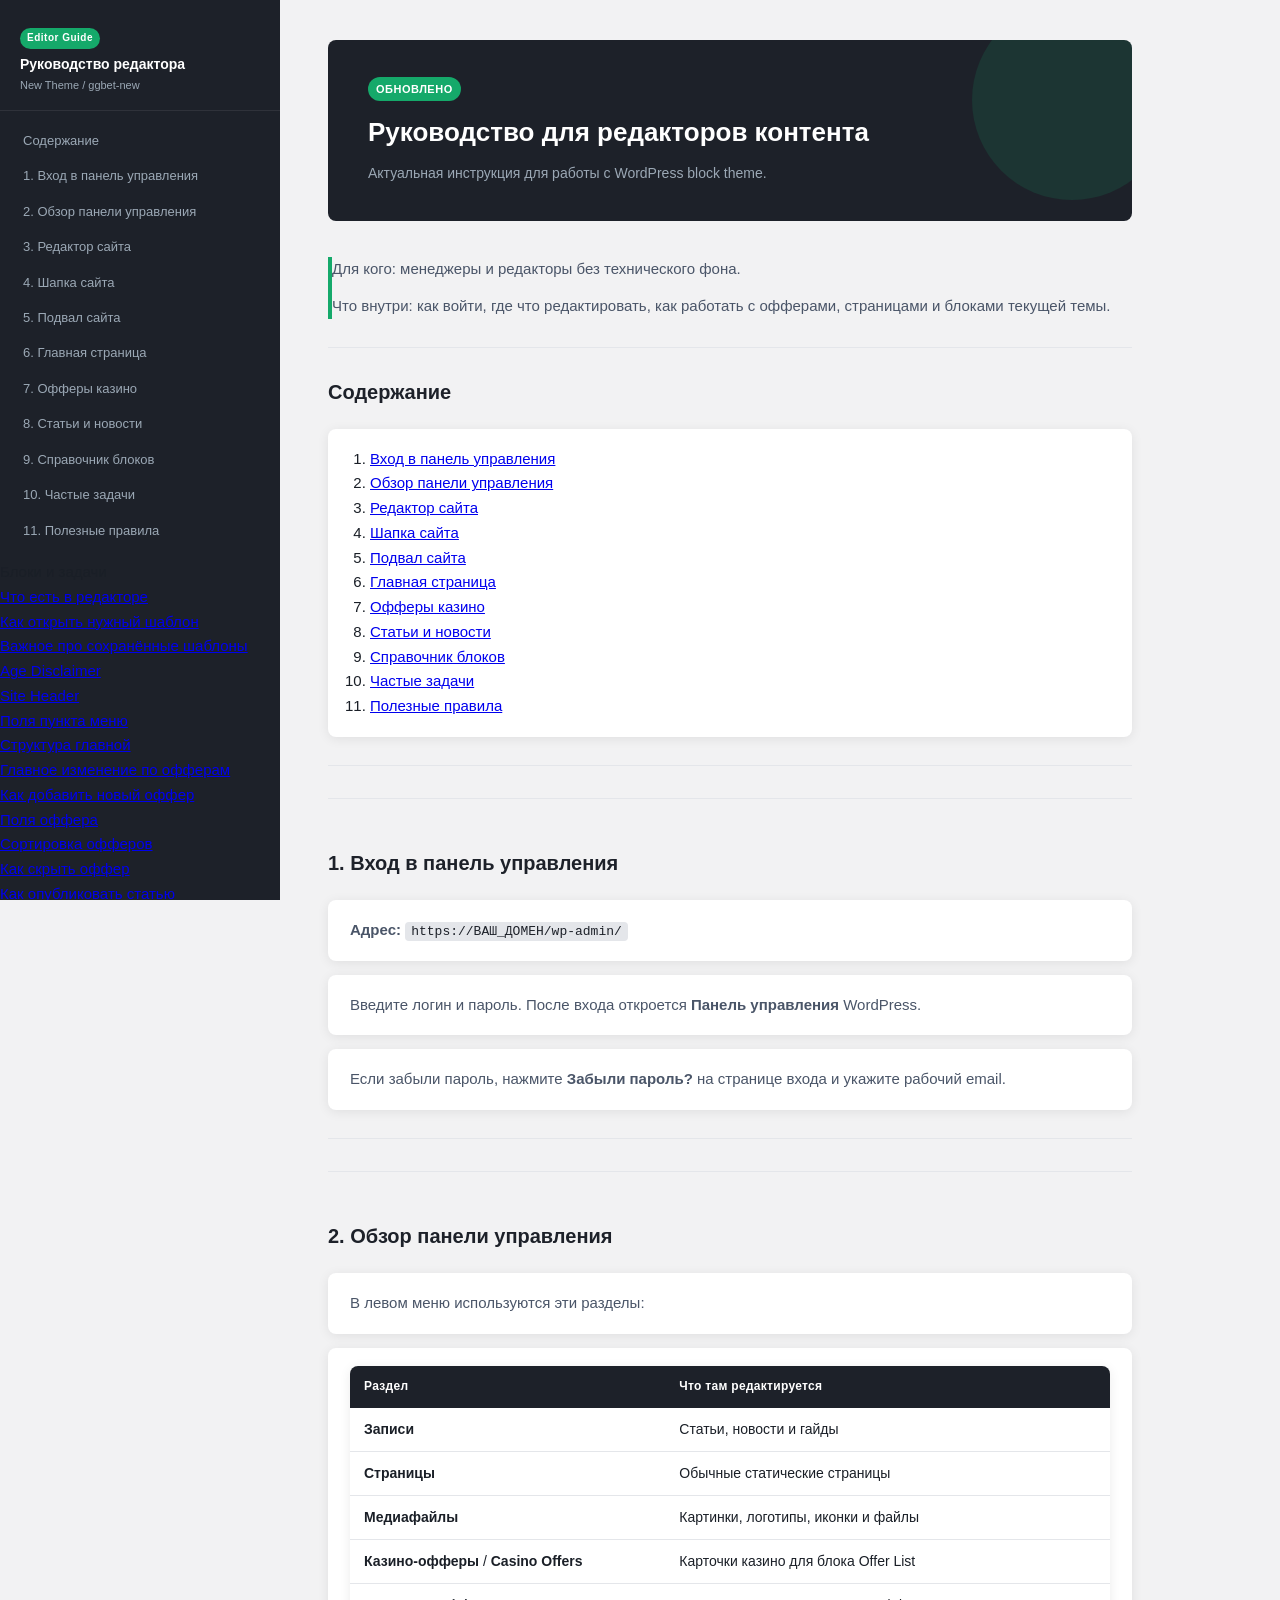
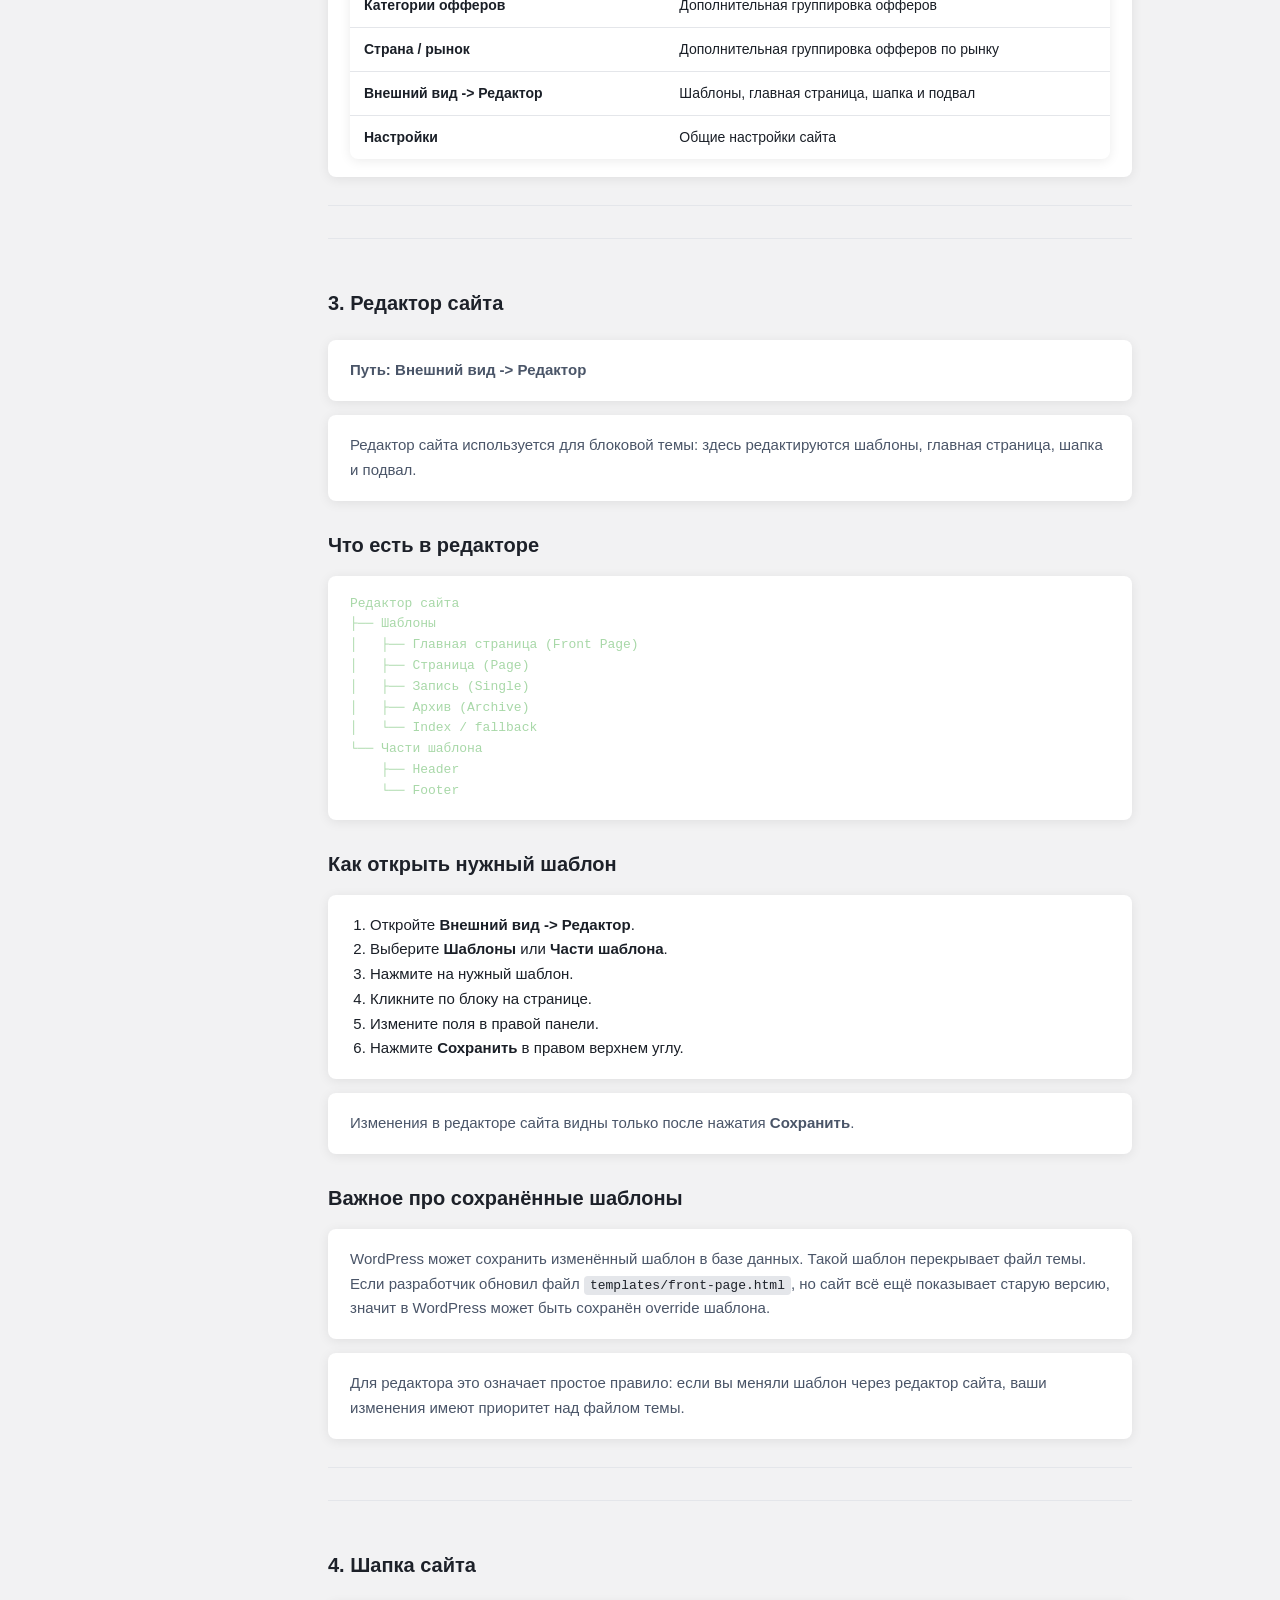
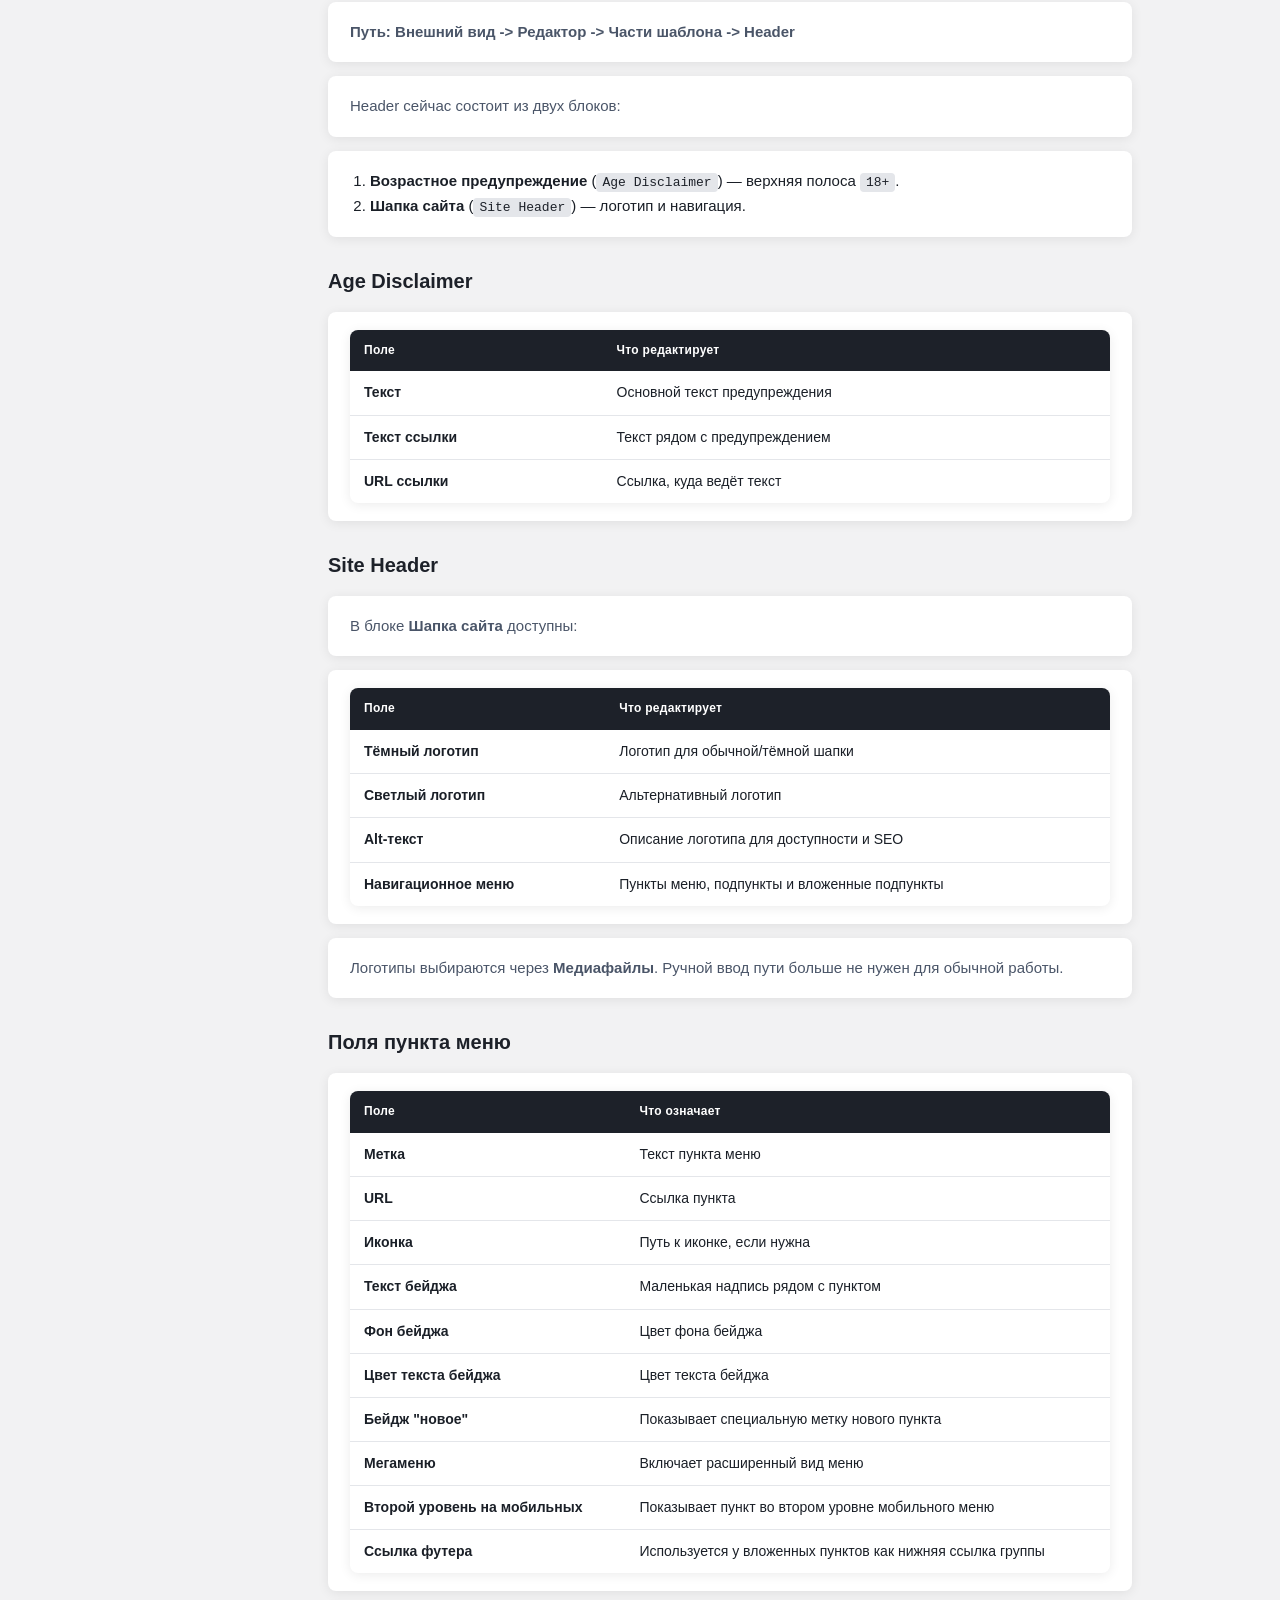
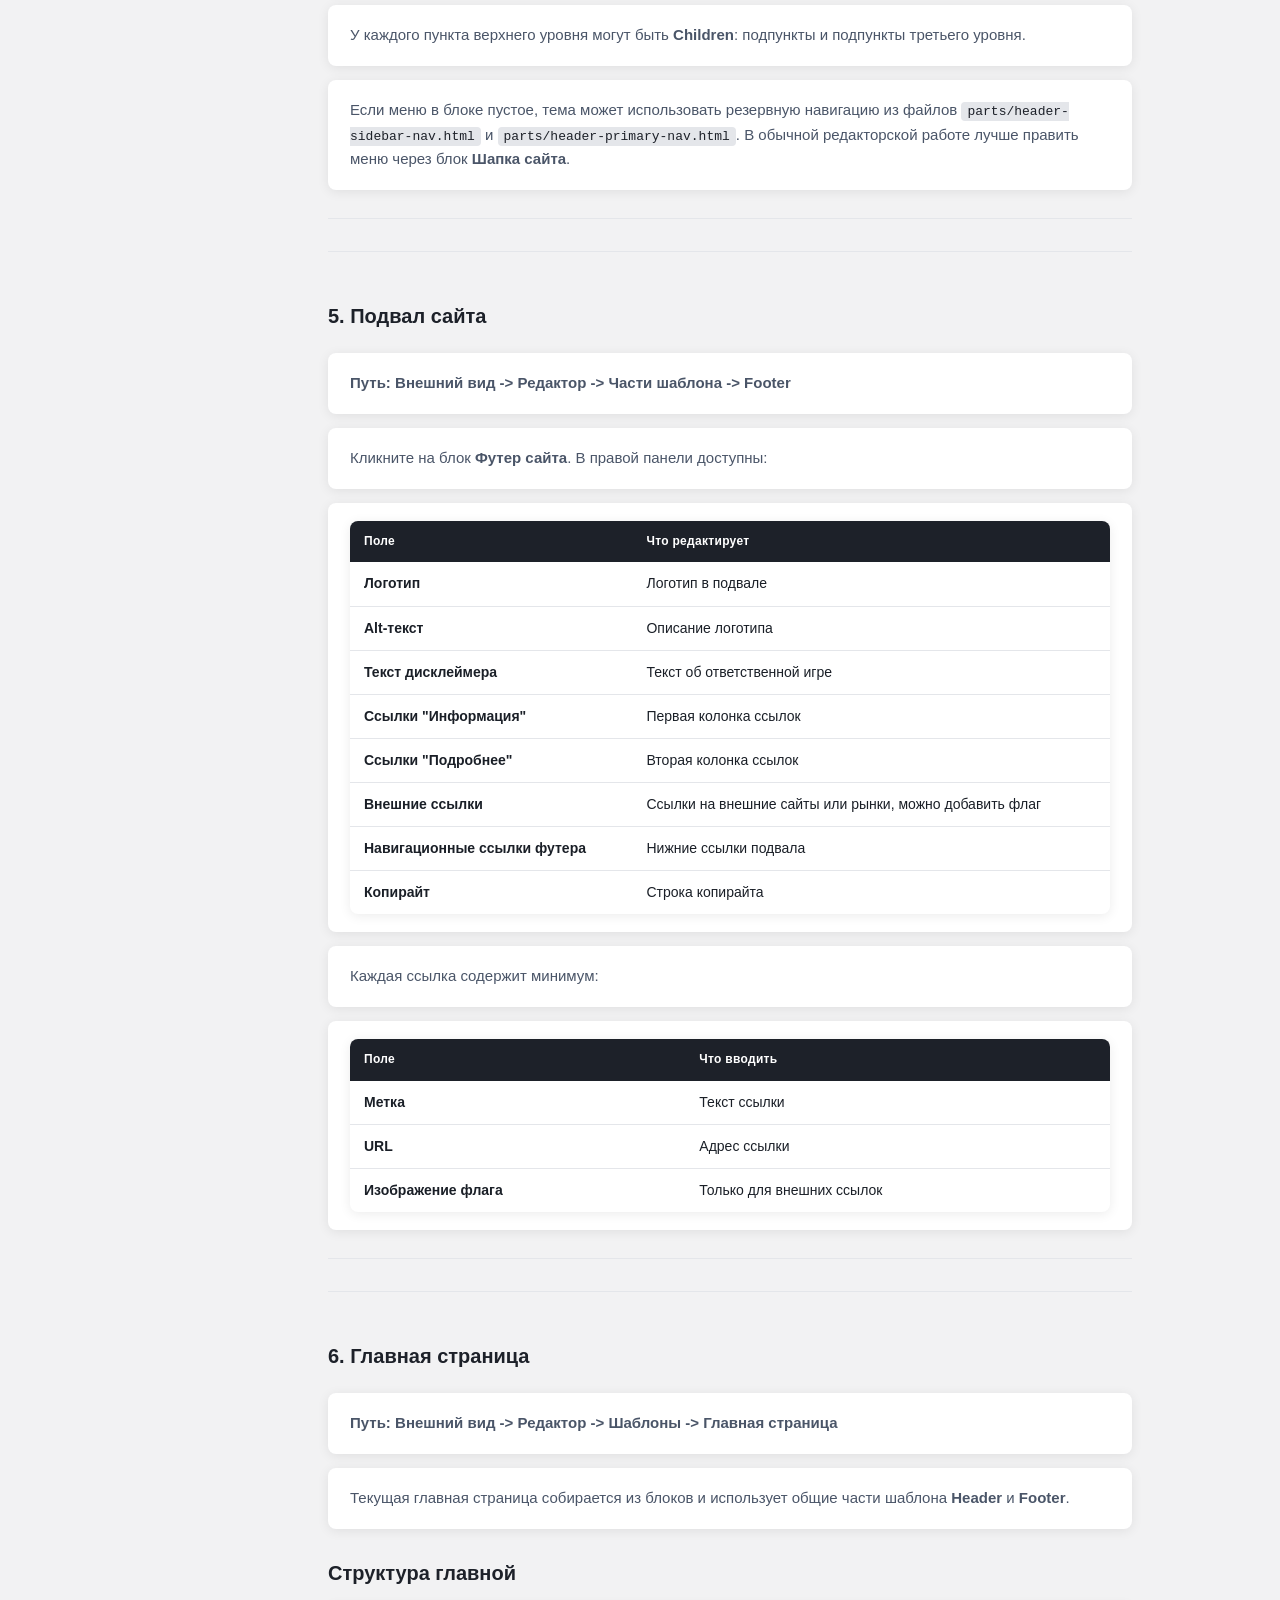
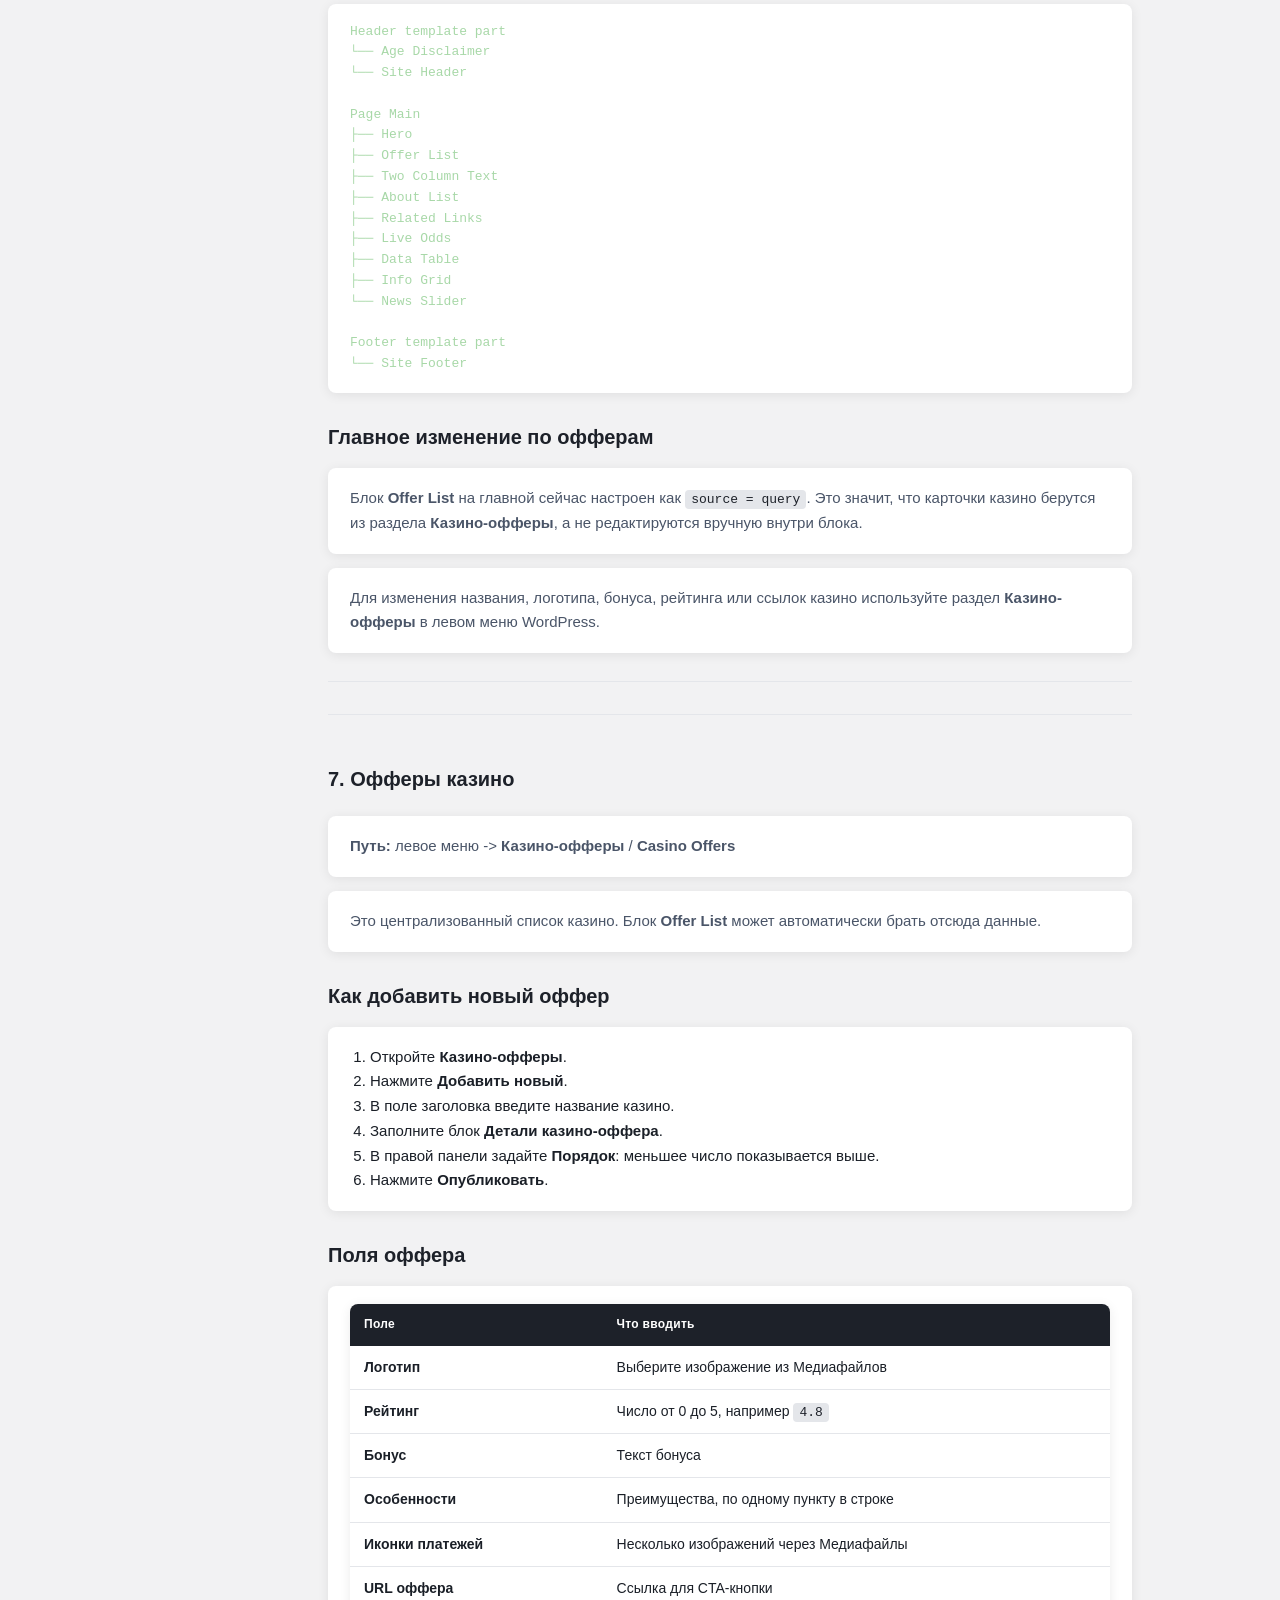
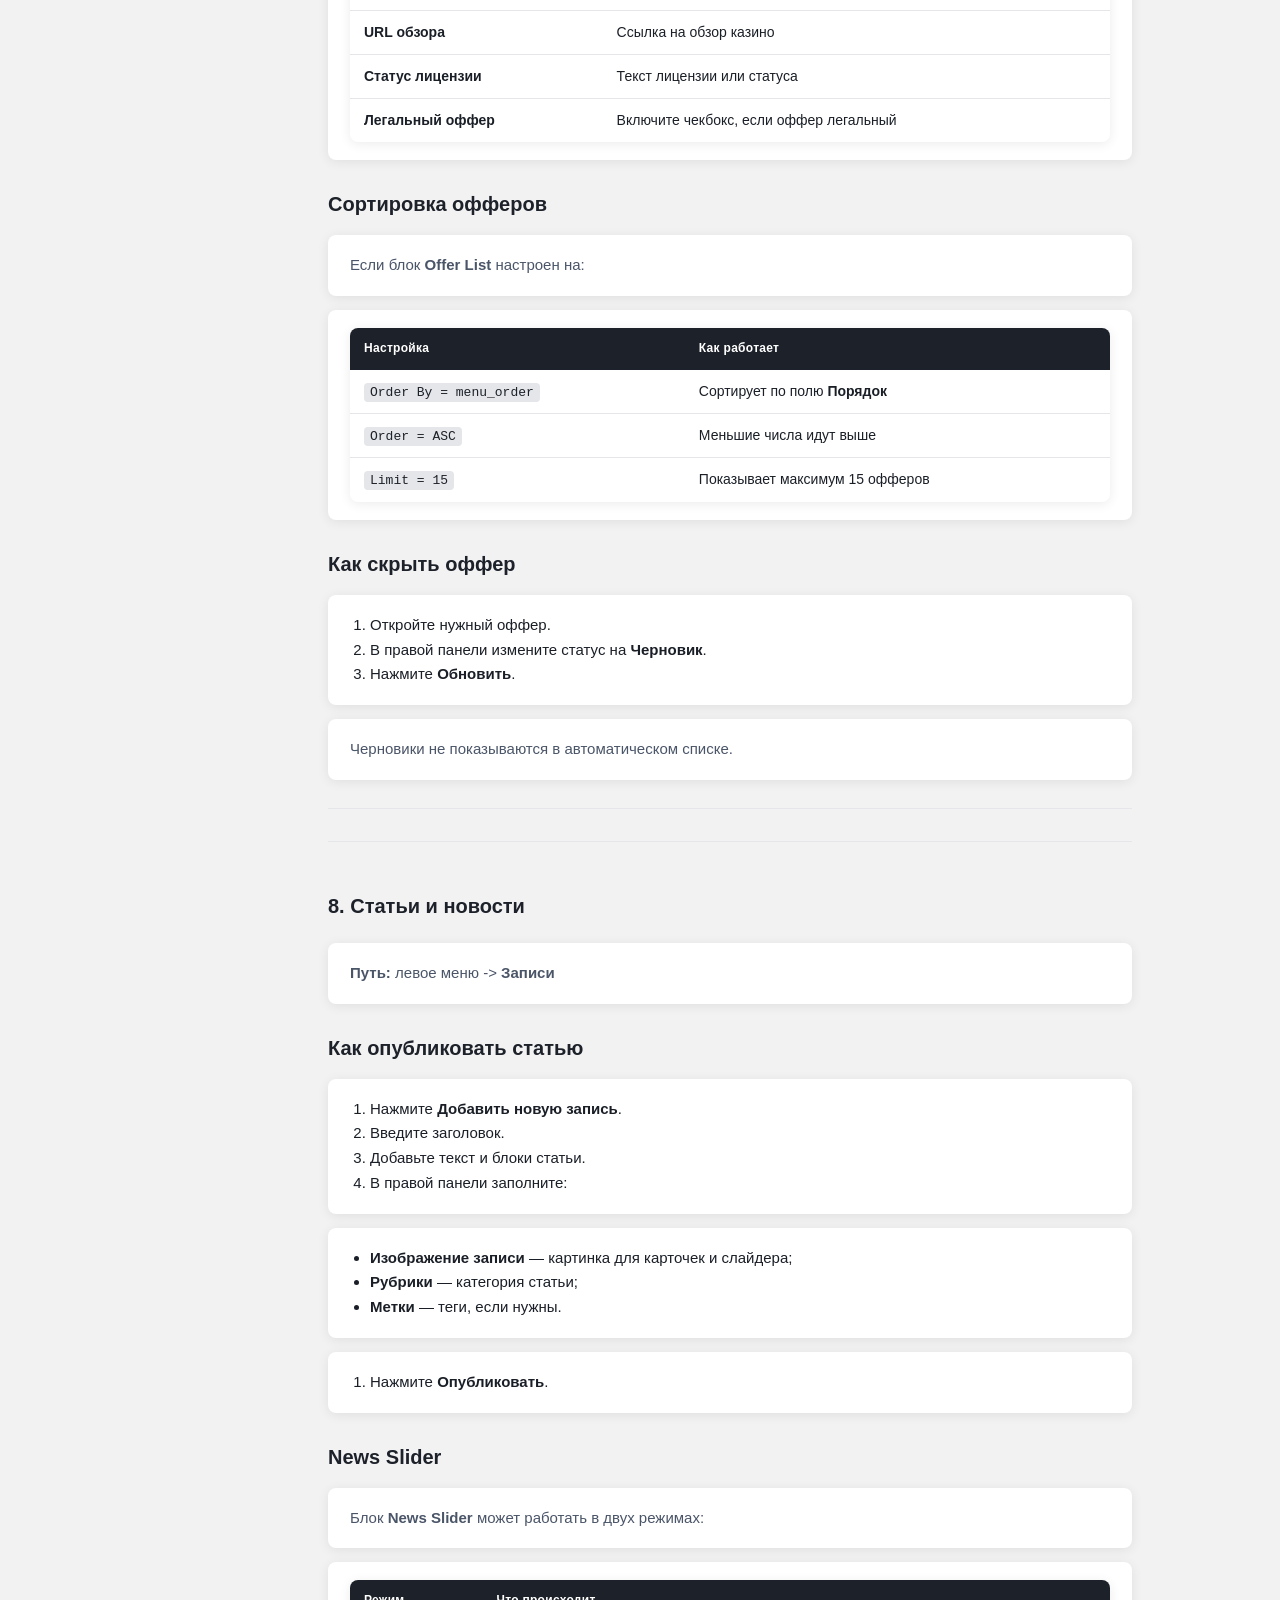
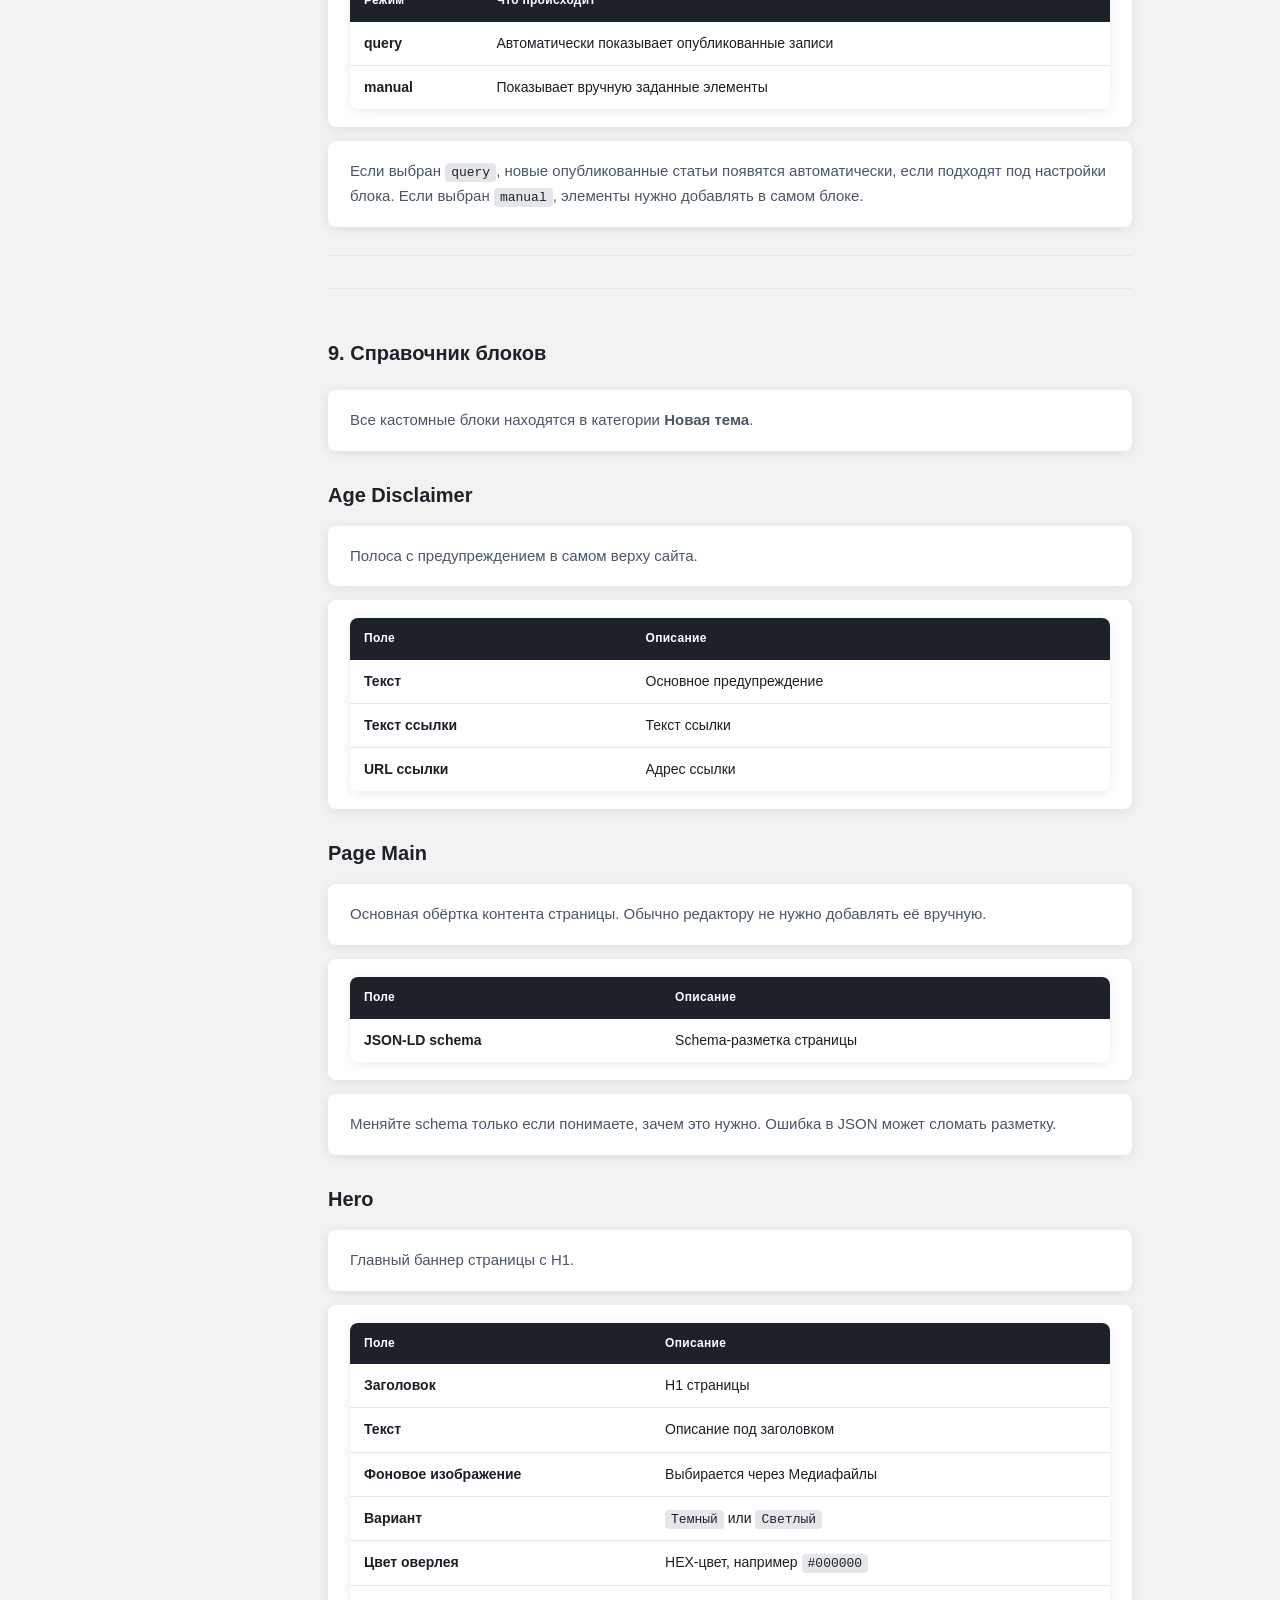
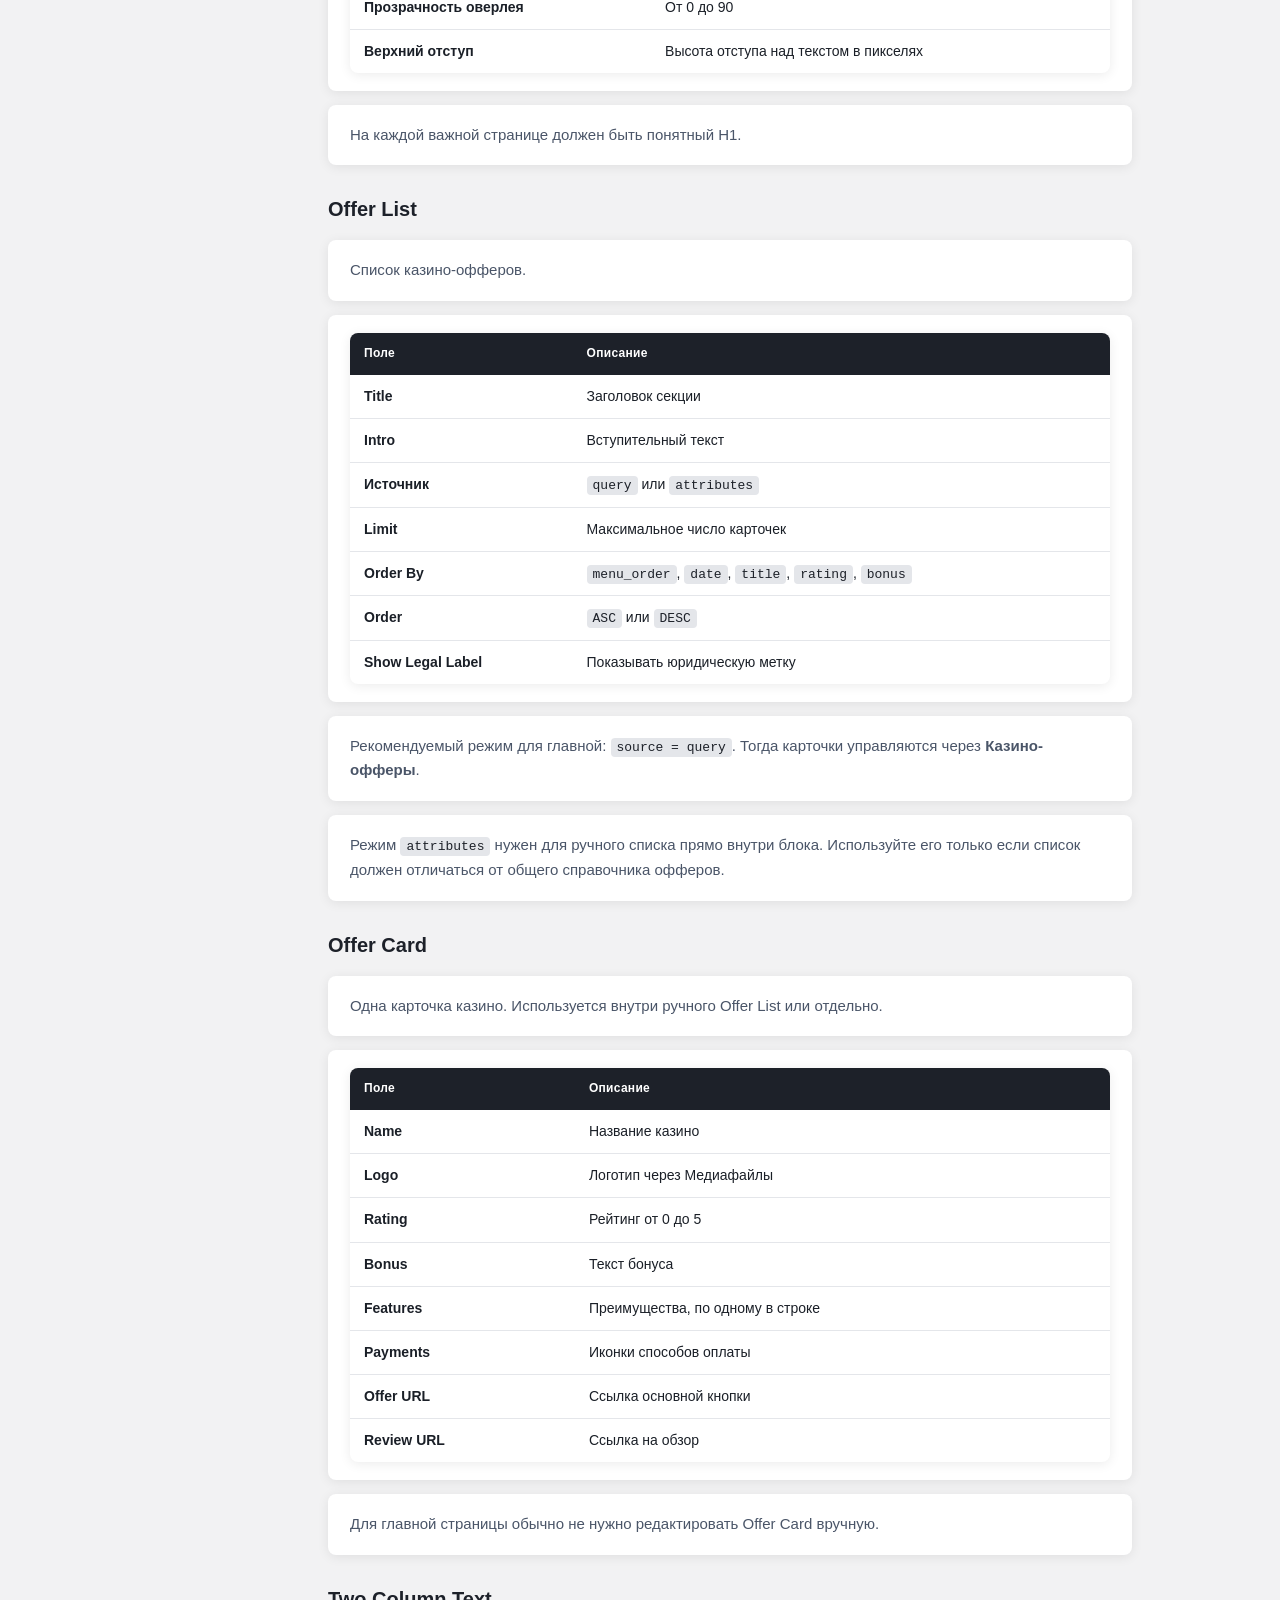
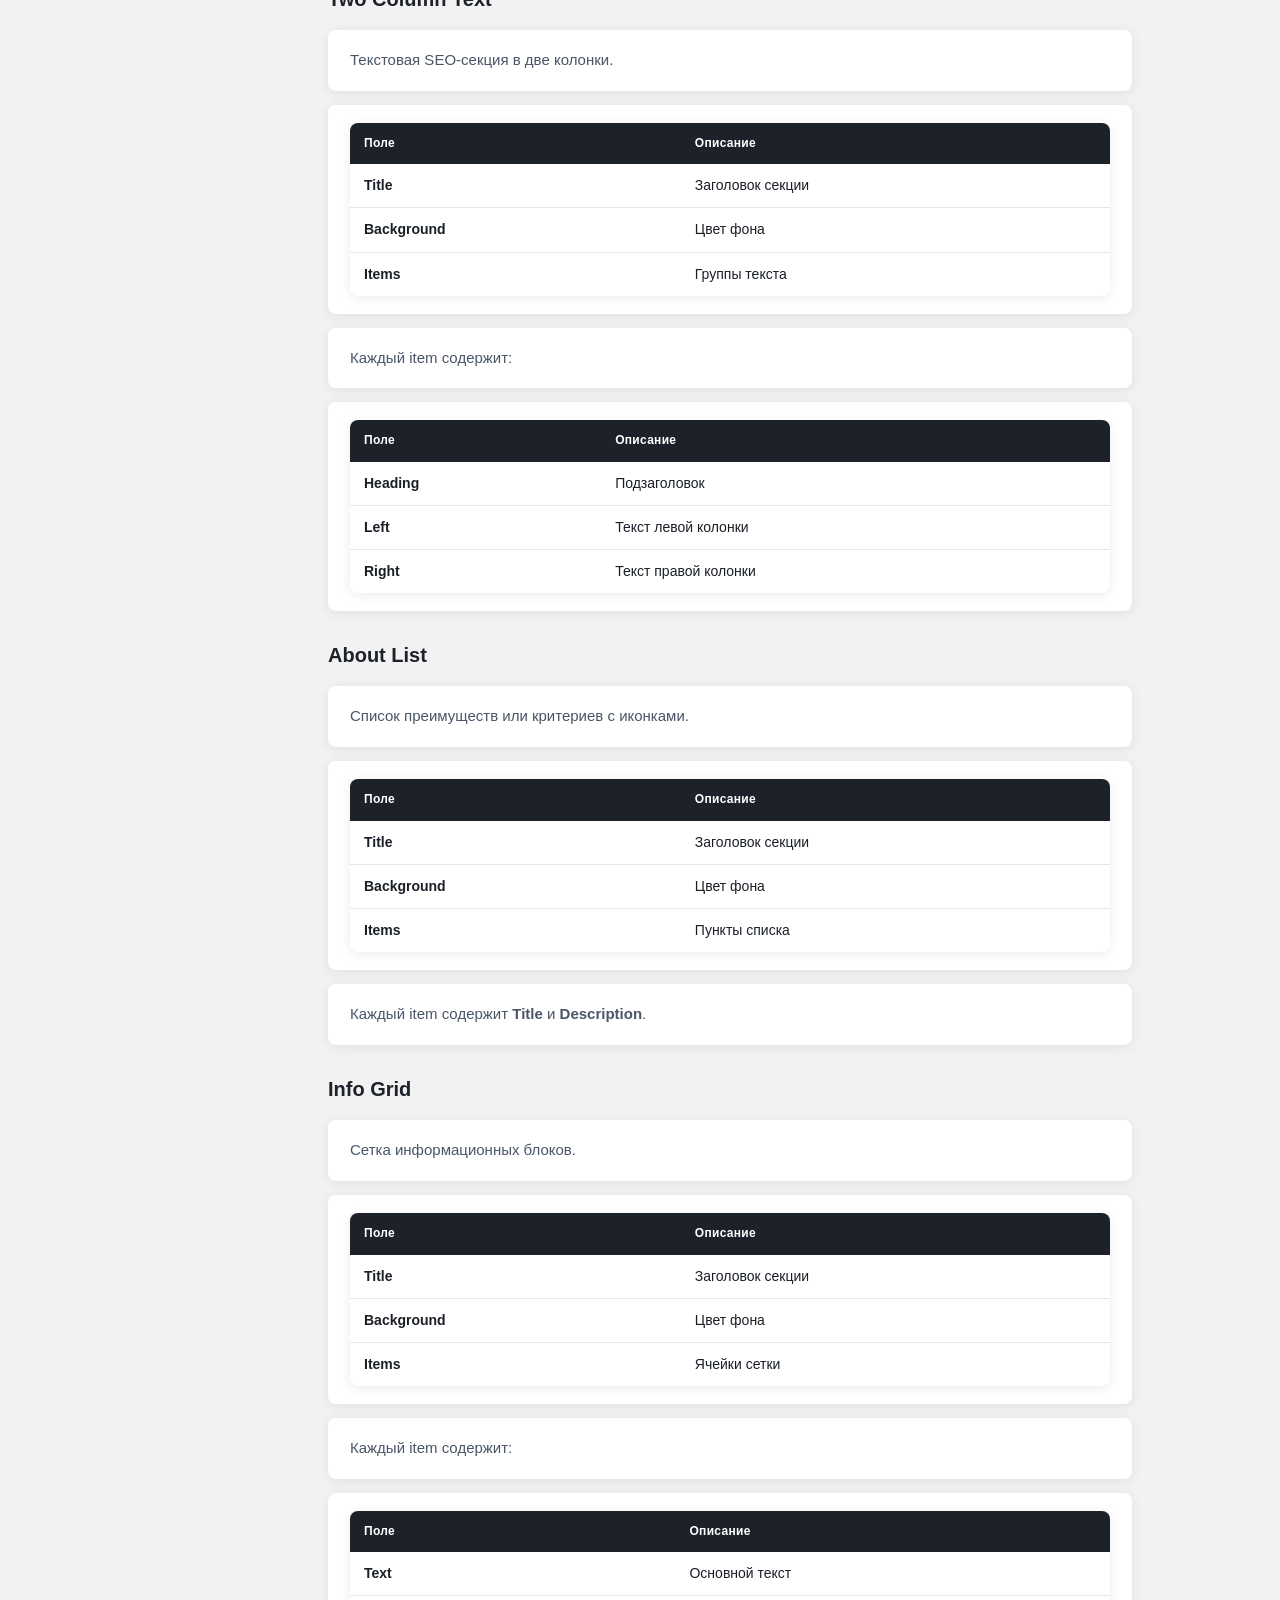
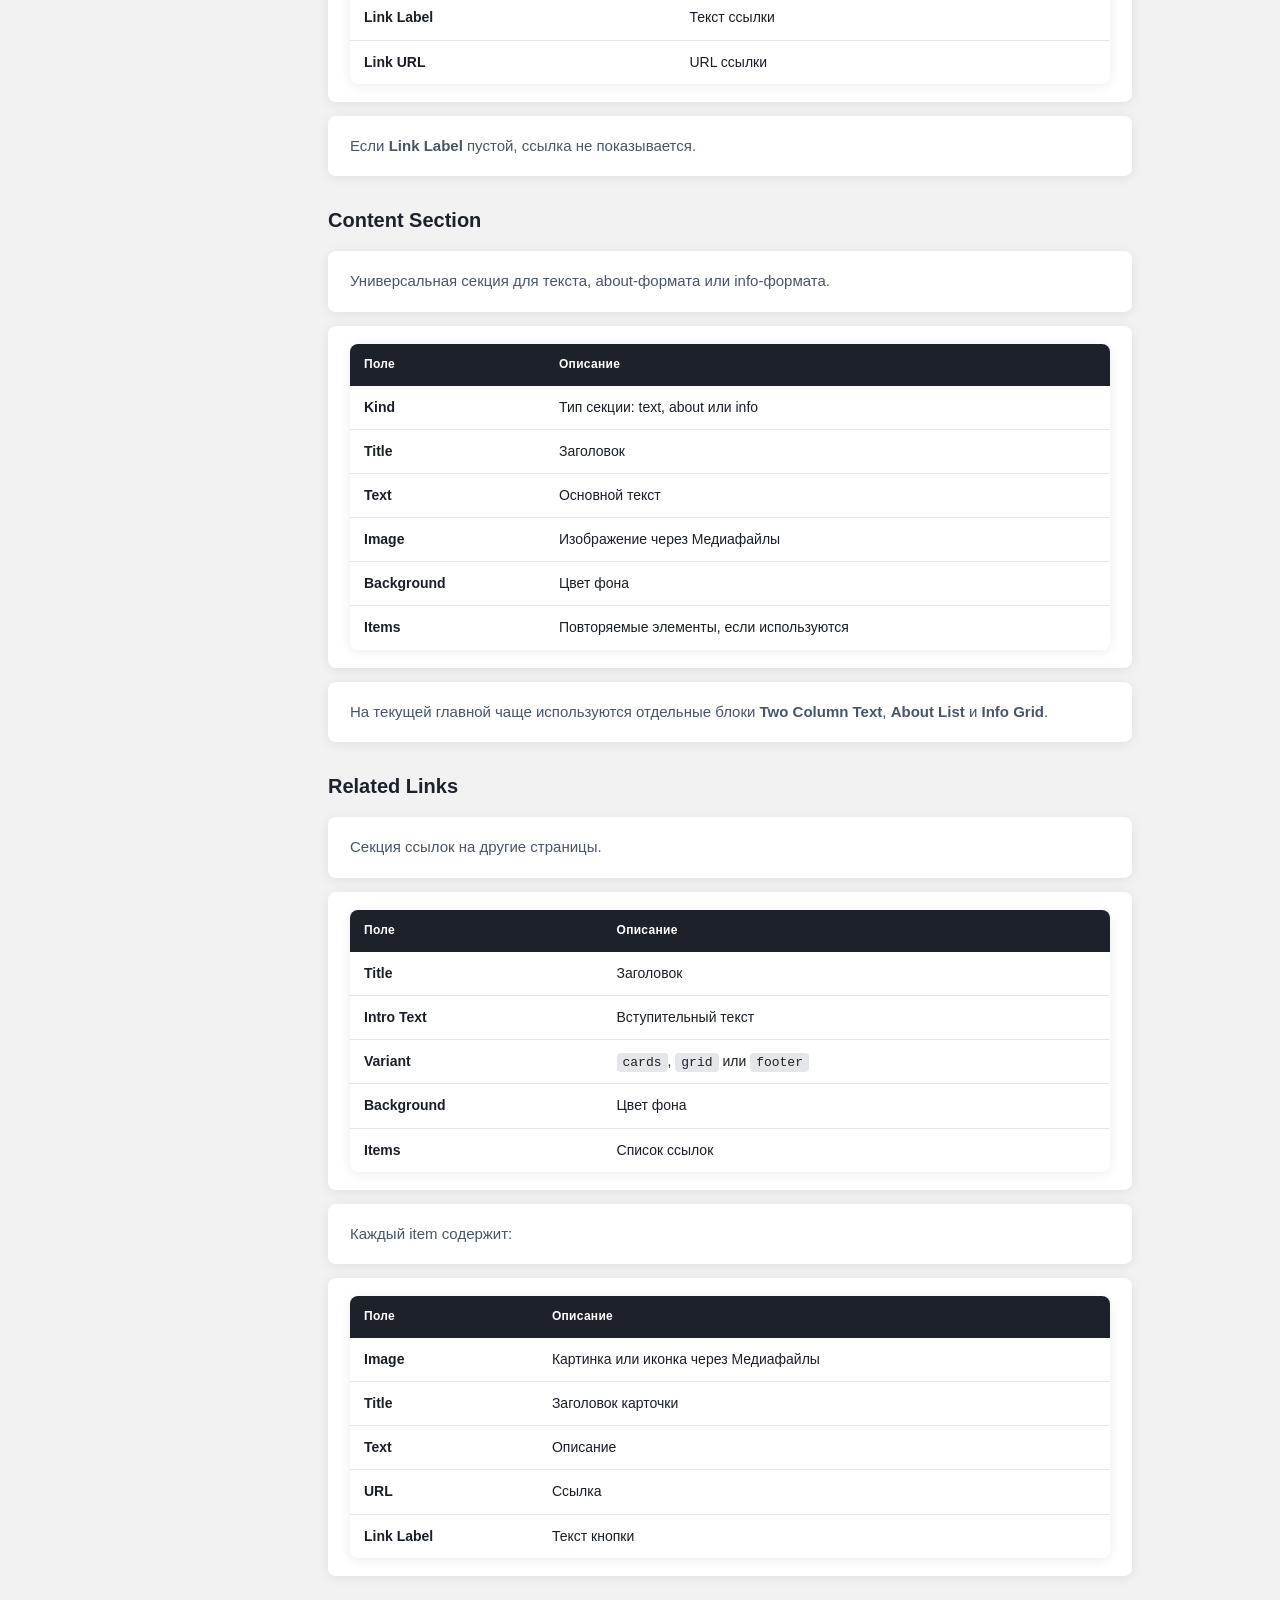
==== commit 3aa4dcc7: "Update themes" ====
--- a/docs/EDITOR-GUIDE.html
+++ b/docs/EDITOR-GUIDE.html
@@ -3,9 +3,9 @@
 <head>
 <meta charset="UTF-8">
 <meta name="viewport" content="width=device-width, initial-scale=1.0">
-<title>Руководство редактора — New Theme</title>
+<title>Руководство редактора - New Theme</title>
 <style>
-  /* ── Reset & Base ─────────────────────────────────────────────── */
+/* ── Reset & Base ─────────────────────────────────────────────── */
   *, *::before, *::after { box-sizing: border-box; margin: 0; padding: 0; }
   :root {
     --green:   #15a96a;
@@ -457,1228 +457,659 @@
     #main { max-width: 100%; padding: 20px; }
     .screenshot { break-inside: avoid; }
   }
+/* Generated from docs/EDITOR-GUIDE.md */
+#main section { margin-bottom: 32px; }
+#main section > p, #main section > ul, #main section > ol, #main section > blockquote, #main section > .table-wrap, #main section > pre { background: var(--white); border-radius: var(--radius); box-shadow: var(--shadow); padding: 18px 22px; margin: 14px 0; }
+#main section > ul, #main section > ol { padding-left: 42px; }
+#main h3 { margin: 28px 0 10px; font-size: 20px; color: var(--dark); }
+#main h4 { margin: 20px 0 8px; font-size: 16px; color: var(--dark2); }
+#main hr { border: 0; border-top: 1px solid var(--gray2); margin: 28px 0; }
+.badge { display: inline-block; background: var(--green); color: #fff; font-size: 11px; font-weight: 700; padding: 3px 8px; border-radius: 20px; margin-bottom: 10px; text-transform: uppercase; letter-spacing: .5px; }
+blockquote { border-left: 4px solid var(--green); color: var(--text2); }
+.table-wrap { overflow-x: auto; }
+.table-wrap table { background: #fff; }
+pre code { background: transparent; padding: 0; color: inherit; }
+.guide-footer { margin: 36px 0 8px; color: var(--text2); font-size: 13px; }
+@media (max-width: 900px) { body { display:block; } #sidebar { position:relative; width:100%; height:auto; min-height:0; } #main { padding:24px 18px; } }
 </style>
 </head>
 <body>
-
-<!-- ══ SIDEBAR ══════════════════════════════════════════════════ -->
-<div id="sidebar">
+<aside id="sidebar">
   <div class="sidebar-logo">
-    <div class="sidebar-badge">GUIDE v1.0</div>
+    <span class="sidebar-badge">Editor Guide</span>
     <h1>Руководство редактора</h1>
-    <p>Для менеджеров и редакторов</p>
+    <p>New Theme / ggbet-new</p>
   </div>
-  <nav>
-    <div class="nav-group">Начало работы</div>
-    <ul>
-      <li><a href="#s1">1. Вход в WP Admin</a></li>
-      <li><a href="#s2">2. Обзор панели</a></li>
-      <li><a href="#s3">3. Редактор сайта</a></li>
-    </ul>
-    <div class="nav-group">Редактирование</div>
-    <ul>
-      <li><a href="#s4">4. Шапка (Header)</a></li>
-      <li><a href="#s5">5. Подвал (Footer)</a></li>
-      <li><a href="#s6">6. Главная страница</a></li>
-      <li><a href="#s7">7. Офферы казино</a></li>
-      <li><a href="#s8">8. Статьи и новости</a></li>
-    </ul>
-    <div class="nav-group">Справочник блоков</div>
-    <ul>
-      <li><a href="#b-disclaimer" class="sub">Age Disclaimer</a></li>
-      <li><a href="#b-hero" class="sub">Hero (Баннер)</a></li>
-      <li><a href="#b-offerlist" class="sub">Offer List</a></li>
-      <li><a href="#b-offercard" class="sub">Offer Card</a></li>
-      <li><a href="#b-twocol" class="sub">Two Column Text</a></li>
-      <li><a href="#b-aboutlist" class="sub">About List</a></li>
-      <li><a href="#b-infogrid" class="sub">Info Grid</a></li>
-      <li><a href="#b-rellinks" class="sub">Related Links</a></li>
-      <li><a href="#b-table" class="sub">Data Table</a></li>
-      <li><a href="#b-newsslider" class="sub">News Slider</a></li>
-      <li><a href="#b-liveodds" class="sub">Live Odds</a></li>
-      <li><a href="#b-faq" class="sub">FAQ</a></li>
-      <li><a href="#b-cardgrid" class="sub">Card Grid</a></li>
-    </ul>
-    <div class="nav-group">Частые задачи</div>
-    <ul>
-      <li><a href="#tasks">Пошаговые инструкции</a></li>
-    </ul>
-  </nav>
-</div>
-
-<!-- ══ MAIN ══════════════════════════════════════════════════════ -->
-<div id="main">
-
-  <!-- Page header -->
-  <div class="page-header">
-    <h1>📋 Руководство редактора контента</h1>
-    <p>Полный гайд по управлению сайтом в WordPress — от входа до редактирования каждого блока.</p>
-    <div class="badge-row">
-      <span class="badge badge-green">Для менеджеров</span>
-      <span class="badge badge-gray">WordPress Block Editor</span>
-      <span class="badge badge-gray">Версия 2026-06</span>
-    </div>
+  <nav><ul>
+<li><a href="#содержание">Содержание</a></li>
+<li><a href="#1-вход-в-панель-управления">1. Вход в панель управления</a></li>
+<li><a href="#2-обзор-панели-управления">2. Обзор панели управления</a></li>
+<li><a href="#3-редактор-сайта">3. Редактор сайта</a></li>
+<li><a href="#4-шапка-сайта">4. Шапка сайта</a></li>
+<li><a href="#5-подвал-сайта">5. Подвал сайта</a></li>
+<li><a href="#6-главная-страница">6. Главная страница</a></li>
+<li><a href="#7-офферы-казино">7. Офферы казино</a></li>
+<li><a href="#8-статьи-и-новости">8. Статьи и новости</a></li>
+<li><a href="#9-справочник-блоков">9. Справочник блоков</a></li>
+<li><a href="#10-частые-задачи">10. Частые задачи</a></li>
+<li><a href="#11-полезные-правила">11. Полезные правила</a></li>
+</ul></nav>
+  <div class="nav-group">Блоки и задачи</div><ul class="sub">
+<li><a href="#что-есть-в-редакторе">Что есть в редакторе</a></li>
+<li><a href="#как-открыть-нужный-шаблон">Как открыть нужный шаблон</a></li>
+<li><a href="#важное-про-сохранённые-шаблоны">Важное про сохранённые шаблоны</a></li>
+<li><a href="#age-disclaimer">Age Disclaimer</a></li>
+<li><a href="#site-header">Site Header</a></li>
+<li><a href="#поля-пункта-меню">Поля пункта меню</a></li>
+<li><a href="#структура-главной">Структура главной</a></li>
+<li><a href="#главное-изменение-по-офферам">Главное изменение по офферам</a></li>
+<li><a href="#как-добавить-новый-оффер">Как добавить новый оффер</a></li>
+<li><a href="#поля-оффера">Поля оффера</a></li>
+<li><a href="#сортировка-офферов">Сортировка офферов</a></li>
+<li><a href="#как-скрыть-оффер">Как скрыть оффер</a></li>
+<li><a href="#как-опубликовать-статью">Как опубликовать статью</a></li>
+<li><a href="#news-slider">News Slider</a></li>
+<li><a href="#age-disclaimer">Age Disclaimer</a></li>
+<li><a href="#page-main">Page Main</a></li>
+<li><a href="#hero">Hero</a></li>
+<li><a href="#offer-list">Offer List</a></li>
+<li><a href="#offer-card">Offer Card</a></li>
+<li><a href="#two-column-text">Two Column Text</a></li>
+<li><a href="#about-list">About List</a></li>
+<li><a href="#info-grid">Info Grid</a></li>
+<li><a href="#content-section">Content Section</a></li>
+<li><a href="#related-links">Related Links</a></li>
+<li><a href="#data-table">Data Table</a></li>
+<li><a href="#news-slider">News Slider</a></li>
+<li><a href="#live-odds">Live Odds</a></li>
+<li><a href="#faq-и-faq-item">FAQ и FAQ Item</a></li>
+<li><a href="#card-grid-и-link-card">Card Grid и Link Card</a></li>
+<li><a href="#изменить-бонус-у-казино">Изменить бонус у казино</a></li>
+<li><a href="#поменять-порядок-казино">Поменять порядок казино</a></li>
+<li><a href="#добавить-логотип-или-иконки-платежей-к-офферу">Добавить логотип или иконки платежей к офферу</a></li>
+<li><a href="#изменить-h1-на-главной">Изменить H1 на главной</a></li>
+<li><a href="#заменить-фоновую-картинку-hero">Заменить фоновую картинку Hero</a></li>
+<li><a href="#добавить-пункт-меню">Добавить пункт меню</a></li>
+<li><a href="#изменить-текст-в-подвале">Изменить текст в подвале</a></li>
+</ul>
+</aside>
+<main id="main">
+<div class="page-header" id="руководство-для-редакторов-контента"><span class="badge">Обновлено</span><h1>Руководство для редакторов контента</h1><p>Актуальная инструкция для работы с WordPress block theme.</p></div>
+<blockquote><p>Для кого: менеджеры и редакторы без технического фона.</p><p>Что внутри: как войти, где что редактировать, как работать с офферами, страницами и блоками текущей темы.</p></blockquote>
+<hr>
+<section id="содержание">
+<h2 class="section-title">Содержание</h2>
+<ol>
+<li><a href="#1-вход-в-панель-управления">Вход в панель управления</a></li>
+<li><a href="#2-обзор-панели-управления">Обзор панели управления</a></li>
+<li><a href="#3-редактор-сайта">Редактор сайта</a></li>
+<li><a href="#4-шапка-сайта">Шапка сайта</a></li>
+<li><a href="#5-подвал-сайта">Подвал сайта</a></li>
+<li><a href="#6-главная-страница">Главная страница</a></li>
+<li><a href="#7-офферы-казино">Офферы казино</a></li>
+<li><a href="#8-статьи-и-новости">Статьи и новости</a></li>
+<li><a href="#9-справочник-блоков">Справочник блоков</a></li>
+<li><a href="#10-частые-задачи">Частые задачи</a></li>
+<li><a href="#11-полезные-правила">Полезные правила</a></li>
+</ol>
+<hr>
+</section>
+<section id="1-вход-в-панель-управления">
+<h2 class="section-title">1. Вход в панель управления</h2>
+<p><strong>Адрес:</strong> <code>https://ВАШ_ДОМЕН/wp-admin/</code></p>
+<p>Введите логин и пароль. После входа откроется <strong>Панель управления</strong> WordPress.</p>
+<p>Если забыли пароль, нажмите <strong>Забыли пароль?</strong> на странице входа и укажите рабочий email.</p>
+<hr>
+</section>
+<section id="2-обзор-панели-управления">
+<h2 class="section-title">2. Обзор панели управления</h2>
+<p>В левом меню используются эти разделы:</p>
+<div class="table-wrap"><table><thead><tr><th>Раздел</th><th>Что там редактируется</th></tr></thead><tbody>
+<tr><td><strong>Записи</strong></td><td>Статьи, новости и гайды</td></tr>
+<tr><td><strong>Страницы</strong></td><td>Обычные статические страницы</td></tr>
+<tr><td><strong>Медиафайлы</strong></td><td>Картинки, логотипы, иконки и файлы</td></tr>
+<tr><td><strong>Казино-офферы</strong> / <strong>Casino Offers</strong></td><td>Карточки казино для блока Offer List</td></tr>
+<tr><td><strong>Категории офферов</strong></td><td>Дополнительная группировка офферов</td></tr>
+<tr><td><strong>Страна / рынок</strong></td><td>Дополнительная группировка офферов по рынку</td></tr>
+<tr><td><strong>Внешний вид -&gt; Редактор</strong></td><td>Шаблоны, главная страница, шапка и подвал</td></tr>
+<tr><td><strong>Настройки</strong></td><td>Общие настройки сайта</td></tr>
+</tbody></table></div>
+<hr>
+</section>
+<section id="3-редактор-сайта">
+<h2 class="section-title">3. Редактор сайта</h2>
+<p><strong>Путь:</strong> <strong>Внешний вид -&gt; Редактор</strong></p>
+<p>Редактор сайта используется для блоковой темы: здесь редактируются шаблоны, главная страница, шапка и подвал.</p>
+<h3 id="что-есть-в-редакторе">Что есть в редакторе</h3>
+<pre><code>Редактор сайта
+├── Шаблоны
+│   ├── Главная страница (Front Page)
+│   ├── Страница (Page)
+│   ├── Запись (Single)
+│   ├── Архив (Archive)
+│   └── Index / fallback
+└── Части шаблона
+    ├── Header
+    └── Footer</code></pre>
+<h3 id="как-открыть-нужный-шаблон">Как открыть нужный шаблон</h3>
+<ol>
+<li>Откройте <strong>Внешний вид -&gt; Редактор</strong>.</li>
+<li>Выберите <strong>Шаблоны</strong> или <strong>Части шаблона</strong>.</li>
+<li>Нажмите на нужный шаблон.</li>
+<li>Кликните по блоку на странице.</li>
+<li>Измените поля в правой панели.</li>
+<li>Нажмите <strong>Сохранить</strong> в правом верхнем углу.</li>
+</ol>
+<p>Изменения в редакторе сайта видны только после нажатия <strong>Сохранить</strong>.</p>
+<h3 id="важное-про-сохранённые-шаблоны">Важное про сохранённые шаблоны</h3>
+<p>WordPress может сохранить изменённый шаблон в базе данных. Такой шаблон перекрывает файл темы. Если разработчик обновил файл <code>templates/front-page.html</code>, но сайт всё ещё показывает старую версию, значит в WordPress может быть сохранён override шаблона.</p>
+<p>Для редактора это означает простое правило: если вы меняли шаблон через редактор сайта, ваши изменения имеют приоритет над файлом темы.</p>
+<hr>
+</section>
+<section id="4-шапка-сайта">
+<h2 class="section-title">4. Шапка сайта</h2>
+<p><strong>Путь:</strong> <strong>Внешний вид -&gt; Редактор -&gt; Части шаблона -&gt; Header</strong></p>
+<p>Header сейчас состоит из двух блоков:</p>
+<ol>
+<li><strong>Возрастное предупреждение</strong> (<code>Age Disclaimer</code>) — верхняя полоса <code>18+</code>.</li>
+<li><strong>Шапка сайта</strong> (<code>Site Header</code>) — логотип и навигация.</li>
+</ol>
+<h3 id="age-disclaimer">Age Disclaimer</h3>
+<div class="table-wrap"><table><thead><tr><th>Поле</th><th>Что редактирует</th></tr></thead><tbody>
+<tr><td><strong>Текст</strong></td><td>Основной текст предупреждения</td></tr>
+<tr><td><strong>Текст ссылки</strong></td><td>Текст рядом с предупреждением</td></tr>
+<tr><td><strong>URL ссылки</strong></td><td>Ссылка, куда ведёт текст</td></tr>
+</tbody></table></div>
+<h3 id="site-header">Site Header</h3>
+<p>В блоке <strong>Шапка сайта</strong> доступны:</p>
+<div class="table-wrap"><table><thead><tr><th>Поле</th><th>Что редактирует</th></tr></thead><tbody>
+<tr><td><strong>Тёмный логотип</strong></td><td>Логотип для обычной/тёмной шапки</td></tr>
+<tr><td><strong>Светлый логотип</strong></td><td>Альтернативный логотип</td></tr>
+<tr><td><strong>Alt-текст</strong></td><td>Описание логотипа для доступности и SEO</td></tr>
+<tr><td><strong>Навигационное меню</strong></td><td>Пункты меню, подпункты и вложенные подпункты</td></tr>
+</tbody></table></div>
+<p>Логотипы выбираются через <strong>Медиафайлы</strong>. Ручной ввод пути больше не нужен для обычной работы.</p>
+<h3 id="поля-пункта-меню">Поля пункта меню</h3>
+<div class="table-wrap"><table><thead><tr><th>Поле</th><th>Что означает</th></tr></thead><tbody>
+<tr><td><strong>Метка</strong></td><td>Текст пункта меню</td></tr>
+<tr><td><strong>URL</strong></td><td>Ссылка пункта</td></tr>
+<tr><td><strong>Иконка</strong></td><td>Путь к иконке, если нужна</td></tr>
+<tr><td><strong>Текст бейджа</strong></td><td>Маленькая надпись рядом с пунктом</td></tr>
+<tr><td><strong>Фон бейджа</strong></td><td>Цвет фона бейджа</td></tr>
+<tr><td><strong>Цвет текста бейджа</strong></td><td>Цвет текста бейджа</td></tr>
+<tr><td><strong>Бейдж &quot;новое&quot;</strong></td><td>Показывает специальную метку нового пункта</td></tr>
+<tr><td><strong>Мегаменю</strong></td><td>Включает расширенный вид меню</td></tr>
+<tr><td><strong>Второй уровень на мобильных</strong></td><td>Показывает пункт во втором уровне мобильного меню</td></tr>
+<tr><td><strong>Ссылка футера</strong></td><td>Используется у вложенных пунктов как нижняя ссылка группы</td></tr>
+</tbody></table></div>
+<p>У каждого пункта верхнего уровня могут быть <strong>Children</strong>: подпункты и подпункты третьего уровня.</p>
+<p>Если меню в блоке пустое, тема может использовать резервную навигацию из файлов <code>parts/header-sidebar-nav.html</code> и <code>parts/header-primary-nav.html</code>. В обычной редакторской работе лучше править меню через блок <strong>Шапка сайта</strong>.</p>
+<hr>
+</section>
+<section id="5-подвал-сайта">
+<h2 class="section-title">5. Подвал сайта</h2>
+<p><strong>Путь:</strong> <strong>Внешний вид -&gt; Редактор -&gt; Части шаблона -&gt; Footer</strong></p>
+<p>Кликните на блок <strong>Футер сайта</strong>. В правой панели доступны:</p>
+<div class="table-wrap"><table><thead><tr><th>Поле</th><th>Что редактирует</th></tr></thead><tbody>
+<tr><td><strong>Логотип</strong></td><td>Логотип в подвале</td></tr>
+<tr><td><strong>Alt-текст</strong></td><td>Описание логотипа</td></tr>
+<tr><td><strong>Текст дисклеймера</strong></td><td>Текст об ответственной игре</td></tr>
+<tr><td><strong>Ссылки &quot;Информация&quot;</strong></td><td>Первая колонка ссылок</td></tr>
+<tr><td><strong>Ссылки &quot;Подробнее&quot;</strong></td><td>Вторая колонка ссылок</td></tr>
+<tr><td><strong>Внешние ссылки</strong></td><td>Ссылки на внешние сайты или рынки, можно добавить флаг</td></tr>
+<tr><td><strong>Навигационные ссылки футера</strong></td><td>Нижние ссылки подвала</td></tr>
+<tr><td><strong>Копирайт</strong></td><td>Строка копирайта</td></tr>
+</tbody></table></div>
+<p>Каждая ссылка содержит минимум:</p>
+<div class="table-wrap"><table><thead><tr><th>Поле</th><th>Что вводить</th></tr></thead><tbody>
+<tr><td><strong>Метка</strong></td><td>Текст ссылки</td></tr>
+<tr><td><strong>URL</strong></td><td>Адрес ссылки</td></tr>
+<tr><td><strong>Изображение флага</strong></td><td>Только для внешних ссылок</td></tr>
+</tbody></table></div>
+<hr>
+</section>
+<section id="6-главная-страница">
+<h2 class="section-title">6. Главная страница</h2>
+<p><strong>Путь:</strong> <strong>Внешний вид -&gt; Редактор -&gt; Шаблоны -&gt; Главная страница</strong></p>
+<p>Текущая главная страница собирается из блоков и использует общие части шаблона <strong>Header</strong> и <strong>Footer</strong>.</p>
+<h3 id="структура-главной">Структура главной</h3>
+<pre><code>Header template part
+└── Age Disclaimer
+└── Site Header
+
+Page Main
+├── Hero
+├── Offer List
+├── Two Column Text
+├── About List
+├── Related Links
+├── Live Odds
+├── Data Table
+├── Info Grid
+└── News Slider
+
+Footer template part
+└── Site Footer</code></pre>
+<h3 id="главное-изменение-по-офферам">Главное изменение по офферам</h3>
+<p>Блок <strong>Offer List</strong> на главной сейчас настроен как <code>source = query</code>. Это значит, что карточки казино берутся из раздела <strong>Казино-офферы</strong>, а не редактируются вручную внутри блока.</p>
+<p>Для изменения названия, логотипа, бонуса, рейтинга или ссылок казино используйте раздел <strong>Казино-офферы</strong> в левом меню WordPress.</p>
+<hr>
+</section>
+<section id="7-офферы-казино">
+<h2 class="section-title">7. Офферы казино</h2>
+<p><strong>Путь:</strong> левое меню -&gt; <strong>Казино-офферы</strong> / <strong>Casino Offers</strong></p>
+<p>Это централизованный список казино. Блок <strong>Offer List</strong> может автоматически брать отсюда данные.</p>
+<h3 id="как-добавить-новый-оффер">Как добавить новый оффер</h3>
+<ol>
+<li>Откройте <strong>Казино-офферы</strong>.</li>
+<li>Нажмите <strong>Добавить новый</strong>.</li>
+<li>В поле заголовка введите название казино.</li>
+<li>Заполните блок <strong>Детали казино-оффера</strong>.</li>
+<li>В правой панели задайте <strong>Порядок</strong>: меньшее число показывается выше.</li>
+<li>Нажмите <strong>Опубликовать</strong>.</li>
+</ol>
+<h3 id="поля-оффера">Поля оффера</h3>
+<div class="table-wrap"><table><thead><tr><th>Поле</th><th>Что вводить</th></tr></thead><tbody>
+<tr><td><strong>Логотип</strong></td><td>Выберите изображение из Медиафайлов</td></tr>
+<tr><td><strong>Рейтинг</strong></td><td>Число от 0 до 5, например <code>4.8</code></td></tr>
+<tr><td><strong>Бонус</strong></td><td>Текст бонуса</td></tr>
+<tr><td><strong>Особенности</strong></td><td>Преимущества, по одному пункту в строке</td></tr>
+<tr><td><strong>Иконки платежей</strong></td><td>Несколько изображений через Медиафайлы</td></tr>
+<tr><td><strong>URL оффера</strong></td><td>Ссылка для CTA-кнопки</td></tr>
+<tr><td><strong>URL обзора</strong></td><td>Ссылка на обзор казино</td></tr>
+<tr><td><strong>Статус лицензии</strong></td><td>Текст лицензии или статуса</td></tr>
+<tr><td><strong>Легальный оффер</strong></td><td>Включите чекбокс, если оффер легальный</td></tr>
+</tbody></table></div>
+<h3 id="сортировка-офферов">Сортировка офферов</h3>
+<p>Если блок <strong>Offer List</strong> настроен на:</p>
+<div class="table-wrap"><table><thead><tr><th>Настройка</th><th>Как работает</th></tr></thead><tbody>
+<tr><td><code>Order By = menu_order</code></td><td>Сортирует по полю <strong>Порядок</strong></td></tr>
+<tr><td><code>Order = ASC</code></td><td>Меньшие числа идут выше</td></tr>
+<tr><td><code>Limit = 15</code></td><td>Показывает максимум 15 офферов</td></tr>
+</tbody></table></div>
+<h3 id="как-скрыть-оффер">Как скрыть оффер</h3>
+<ol>
+<li>Откройте нужный оффер.</li>
+<li>В правой панели измените статус на <strong>Черновик</strong>.</li>
+<li>Нажмите <strong>Обновить</strong>.</li>
+</ol>
+<p>Черновики не показываются в автоматическом списке.</p>
+<hr>
+</section>
+<section id="8-статьи-и-новости">
+<h2 class="section-title">8. Статьи и новости</h2>
+<p><strong>Путь:</strong> левое меню -&gt; <strong>Записи</strong></p>
+<h3 id="как-опубликовать-статью">Как опубликовать статью</h3>
+<ol>
+<li>Нажмите <strong>Добавить новую запись</strong>.</li>
+<li>Введите заголовок.</li>
+<li>Добавьте текст и блоки статьи.</li>
+<li>В правой панели заполните:</li>
+</ol>
+<ul>
+<li><strong>Изображение записи</strong> — картинка для карточек и слайдера;</li>
+<li><strong>Рубрики</strong> — категория статьи;</li>
+<li><strong>Метки</strong> — теги, если нужны.</li>
+</ul>
+<ol>
+<li>Нажмите <strong>Опубликовать</strong>.</li>
+</ol>
+<h3 id="news-slider">News Slider</h3>
+<p>Блок <strong>News Slider</strong> может работать в двух режимах:</p>
+<div class="table-wrap"><table><thead><tr><th>Режим</th><th>Что происходит</th></tr></thead><tbody>
+<tr><td><strong>query</strong></td><td>Автоматически показывает опубликованные записи</td></tr>
+<tr><td><strong>manual</strong></td><td>Показывает вручную заданные элементы</td></tr>
+</tbody></table></div>
+<p>Если выбран <code>query</code>, новые опубликованные статьи появятся автоматически, если подходят под настройки блока. Если выбран <code>manual</code>, элементы нужно добавлять в самом блоке.</p>
+<hr>
+</section>
+<section id="9-справочник-блоков">
+<h2 class="section-title">9. Справочник блоков</h2>
+<p>Все кастомные блоки находятся в категории <strong>Новая тема</strong>.</p>
+<h3 id="age-disclaimer">Age Disclaimer</h3>
+<p>Полоса с предупреждением в самом верху сайта.</p>
+<div class="table-wrap"><table><thead><tr><th>Поле</th><th>Описание</th></tr></thead><tbody>
+<tr><td><strong>Текст</strong></td><td>Основное предупреждение</td></tr>
+<tr><td><strong>Текст ссылки</strong></td><td>Текст ссылки</td></tr>
+<tr><td><strong>URL ссылки</strong></td><td>Адрес ссылки</td></tr>
+</tbody></table></div>
+<h3 id="page-main">Page Main</h3>
+<p>Основная обёртка контента страницы. Обычно редактору не нужно добавлять её вручную.</p>
+<div class="table-wrap"><table><thead><tr><th>Поле</th><th>Описание</th></tr></thead><tbody>
+<tr><td><strong>JSON-LD schema</strong></td><td>Schema-разметка страницы</td></tr>
+</tbody></table></div>
+<p>Меняйте schema только если понимаете, зачем это нужно. Ошибка в JSON может сломать разметку.</p>
+<h3 id="hero">Hero</h3>
+<p>Главный баннер страницы с H1.</p>
+<div class="table-wrap"><table><thead><tr><th>Поле</th><th>Описание</th></tr></thead><tbody>
+<tr><td><strong>Заголовок</strong></td><td>H1 страницы</td></tr>
+<tr><td><strong>Текст</strong></td><td>Описание под заголовком</td></tr>
+<tr><td><strong>Фоновое изображение</strong></td><td>Выбирается через Медиафайлы</td></tr>
+<tr><td><strong>Вариант</strong></td><td><code>Темный</code> или <code>Светлый</code></td></tr>
+<tr><td><strong>Цвет оверлея</strong></td><td>HEX-цвет, например <code>#000000</code></td></tr>
+<tr><td><strong>Прозрачность оверлея</strong></td><td>От 0 до 90</td></tr>
+<tr><td><strong>Верхний отступ</strong></td><td>Высота отступа над текстом в пикселях</td></tr>
+</tbody></table></div>
+<p>На каждой важной странице должен быть понятный H1.</p>
+<h3 id="offer-list">Offer List</h3>
+<p>Список казино-офферов.</p>
+<div class="table-wrap"><table><thead><tr><th>Поле</th><th>Описание</th></tr></thead><tbody>
+<tr><td><strong>Title</strong></td><td>Заголовок секции</td></tr>
+<tr><td><strong>Intro</strong></td><td>Вступительный текст</td></tr>
+<tr><td><strong>Источник</strong></td><td><code>query</code> или <code>attributes</code></td></tr>
+<tr><td><strong>Limit</strong></td><td>Максимальное число карточек</td></tr>
+<tr><td><strong>Order By</strong></td><td><code>menu_order</code>, <code>date</code>, <code>title</code>, <code>rating</code>, <code>bonus</code></td></tr>
+<tr><td><strong>Order</strong></td><td><code>ASC</code> или <code>DESC</code></td></tr>
+<tr><td><strong>Show Legal Label</strong></td><td>Показывать юридическую метку</td></tr>
+</tbody></table></div>
+<p>Рекомендуемый режим для главной: <code>source = query</code>. Тогда карточки управляются через <strong>Казино-офферы</strong>.</p>
+<p>Режим <code>attributes</code> нужен для ручного списка прямо внутри блока. Используйте его только если список должен отличаться от общего справочника офферов.</p>
+<h3 id="offer-card">Offer Card</h3>
+<p>Одна карточка казино. Используется внутри ручного Offer List или отдельно.</p>
+<div class="table-wrap"><table><thead><tr><th>Поле</th><th>Описание</th></tr></thead><tbody>
+<tr><td><strong>Name</strong></td><td>Название казино</td></tr>
+<tr><td><strong>Logo</strong></td><td>Логотип через Медиафайлы</td></tr>
+<tr><td><strong>Rating</strong></td><td>Рейтинг от 0 до 5</td></tr>
+<tr><td><strong>Bonus</strong></td><td>Текст бонуса</td></tr>
+<tr><td><strong>Features</strong></td><td>Преимущества, по одному в строке</td></tr>
+<tr><td><strong>Payments</strong></td><td>Иконки способов оплаты</td></tr>
+<tr><td><strong>Offer URL</strong></td><td>Ссылка основной кнопки</td></tr>
+<tr><td><strong>Review URL</strong></td><td>Ссылка на обзор</td></tr>
+</tbody></table></div>
+<p>Для главной страницы обычно не нужно редактировать Offer Card вручную.</p>
+<h3 id="two-column-text">Two Column Text</h3>
+<p>Текстовая SEO-секция в две колонки.</p>
+<div class="table-wrap"><table><thead><tr><th>Поле</th><th>Описание</th></tr></thead><tbody>
+<tr><td><strong>Title</strong></td><td>Заголовок секции</td></tr>
+<tr><td><strong>Background</strong></td><td>Цвет фона</td></tr>
+<tr><td><strong>Items</strong></td><td>Группы текста</td></tr>
+</tbody></table></div>
+<p>Каждый item содержит:</p>
+<div class="table-wrap"><table><thead><tr><th>Поле</th><th>Описание</th></tr></thead><tbody>
+<tr><td><strong>Heading</strong></td><td>Подзаголовок</td></tr>
+<tr><td><strong>Left</strong></td><td>Текст левой колонки</td></tr>
+<tr><td><strong>Right</strong></td><td>Текст правой колонки</td></tr>
+</tbody></table></div>
+<h3 id="about-list">About List</h3>
+<p>Список преимуществ или критериев с иконками.</p>
+<div class="table-wrap"><table><thead><tr><th>Поле</th><th>Описание</th></tr></thead><tbody>
+<tr><td><strong>Title</strong></td><td>Заголовок секции</td></tr>
+<tr><td><strong>Background</strong></td><td>Цвет фона</td></tr>
+<tr><td><strong>Items</strong></td><td>Пункты списка</td></tr>
+</tbody></table></div>
+<p>Каждый item содержит <strong>Title</strong> и <strong>Description</strong>.</p>
+<h3 id="info-grid">Info Grid</h3>
+<p>Сетка информационных блоков.</p>
+<div class="table-wrap"><table><thead><tr><th>Поле</th><th>Описание</th></tr></thead><tbody>
+<tr><td><strong>Title</strong></td><td>Заголовок секции</td></tr>
+<tr><td><strong>Background</strong></td><td>Цвет фона</td></tr>
+<tr><td><strong>Items</strong></td><td>Ячейки сетки</td></tr>
+</tbody></table></div>
+<p>Каждый item содержит:</p>
+<div class="table-wrap"><table><thead><tr><th>Поле</th><th>Описание</th></tr></thead><tbody>
+<tr><td><strong>Text</strong></td><td>Основной текст</td></tr>
+<tr><td><strong>Link Label</strong></td><td>Текст ссылки</td></tr>
+<tr><td><strong>Link URL</strong></td><td>URL ссылки</td></tr>
+</tbody></table></div>
+<p>Если <strong>Link Label</strong> пустой, ссылка не показывается.</p>
+<h3 id="content-section">Content Section</h3>
+<p>Универсальная секция для текста, about-формата или info-формата.</p>
+<div class="table-wrap"><table><thead><tr><th>Поле</th><th>Описание</th></tr></thead><tbody>
+<tr><td><strong>Kind</strong></td><td>Тип секции: text, about или info</td></tr>
+<tr><td><strong>Title</strong></td><td>Заголовок</td></tr>
+<tr><td><strong>Text</strong></td><td>Основной текст</td></tr>
+<tr><td><strong>Image</strong></td><td>Изображение через Медиафайлы</td></tr>
+<tr><td><strong>Background</strong></td><td>Цвет фона</td></tr>
+<tr><td><strong>Items</strong></td><td>Повторяемые элементы, если используются</td></tr>
+</tbody></table></div>
+<p>На текущей главной чаще используются отдельные блоки <strong>Two Column Text</strong>, <strong>About List</strong> и <strong>Info Grid</strong>.</p>
+<h3 id="related-links">Related Links</h3>
+<p>Секция ссылок на другие страницы.</p>
+<div class="table-wrap"><table><thead><tr><th>Поле</th><th>Описание</th></tr></thead><tbody>
+<tr><td><strong>Title</strong></td><td>Заголовок</td></tr>
+<tr><td><strong>Intro Text</strong></td><td>Вступительный текст</td></tr>
+<tr><td><strong>Variant</strong></td><td><code>cards</code>, <code>grid</code> или <code>footer</code></td></tr>
+<tr><td><strong>Background</strong></td><td>Цвет фона</td></tr>
+<tr><td><strong>Items</strong></td><td>Список ссылок</td></tr>
+</tbody></table></div>
+<p>Каждый item содержит:</p>
+<div class="table-wrap"><table><thead><tr><th>Поле</th><th>Описание</th></tr></thead><tbody>
+<tr><td><strong>Image</strong></td><td>Картинка или иконка через Медиафайлы</td></tr>
+<tr><td><strong>Title</strong></td><td>Заголовок карточки</td></tr>
+<tr><td><strong>Text</strong></td><td>Описание</td></tr>
+<tr><td><strong>URL</strong></td><td>Ссылка</td></tr>
+<tr><td><strong>Link Label</strong></td><td>Текст кнопки</td></tr>
+</tbody></table></div>
+<h3 id="data-table">Data Table</h3>
+<p>Адаптивная таблица.</p>
+<div class="table-wrap"><table><thead><tr><th>Поле</th><th>Описание</th></tr></thead><tbody>
+<tr><td><strong>Title</strong></td><td>Заголовок таблицы</td></tr>
+<tr><td><strong>Background</strong></td><td>Цвет фона</td></tr>
+<tr><td><strong>Mobile behavior</strong></td><td><code>scroll</code> или <code>stacked</code></td></tr>
+<tr><td><strong>Заголовки столбцов</strong></td><td>Колонки через символ <code>|</code></td></tr>
+<tr><td><strong>Строки</strong></td><td>Каждая строка с новой строки, ячейки через <code>|</code></td></tr>
+<tr><td><strong>Выделение строки</strong></td><td>Кнопка со звездой рядом со строкой</td></tr>
+<tr><td><strong>Выделение ячейки</strong></td><td>Звезда в ячейке</td></tr>
+</tbody></table></div>
+<p>Пример:</p>
+<pre><code class="language-text">Kazino | Licencija | Mokejimai
+Betano | Patikrinta | Korteles, el. pinigines
+Solverde | Patikrinta | Korteles, PayPal</code></pre>
+<h3 id="news-slider">News Slider</h3>
+<p>Слайдер новостей или ручных карточек.</p>
+<div class="table-wrap"><table><thead><tr><th>Поле</th><th>Описание</th></tr></thead><tbody>
+<tr><td><strong>Заголовок блока</strong></td><td>Заголовок секции</td></tr>
+<tr><td><strong>Контент source</strong></td><td><code>query</code> или <code>manual</code></td></tr>
+<tr><td><strong>Включить слайдер</strong></td><td>Включает горизонтальный слайдер</td></tr>
+</tbody></table></div>
+<p>Если выбран <code>query</code>:</p>
+<div class="table-wrap"><table><thead><tr><th>Поле</th><th>Описание</th></tr></thead><tbody>
+<tr><td><strong>Тип записи</strong></td><td>Обычно <code>post</code></td></tr>
+<tr><td><strong>Slug категории</strong></td><td>Фильтр по категории, можно оставить пустым</td></tr>
+<tr><td><strong>Количество записей</strong></td><td>От 1 до 20</td></tr>
+</tbody></table></div>
+<p>Если выбран <code>manual</code>, каждый элемент содержит изображение, category, дату, заголовок и URL.</p>
+<h3 id="live-odds">Live Odds</h3>
+<p>Виджет спортивных прогнозов.</p>
+<div class="table-wrap"><table><thead><tr><th>Поле</th><th>Описание</th></tr></thead><tbody>
+<tr><td><strong>Заголовок секции</strong></td><td>Заголовок блока</td></tr>
+<tr><td><strong>Включить слайдер</strong></td><td>Включает слайдер прогнозов</td></tr>
+<tr><td><strong>Путь к логотипу провайдера</strong></td><td>Относительный путь темы или абсолютный URL</td></tr>
+<tr><td><strong>Alt логотипа провайдера</strong></td><td>Описание логотипа</td></tr>
+<tr><td><strong>URL CTA по умолчанию</strong></td><td>Ссылка для всех прогнозов, если у прогноза нет своей</td></tr>
+<tr><td><strong>Текст кнопки</strong></td><td>Текст общей CTA-кнопки секции</td></tr>
+<tr><td><strong>URL кнопки</strong></td><td>Ссылка общей CTA-кнопки</td></tr>
+<tr><td><strong>Прогнозы</strong></td><td>Список матчей</td></tr>
+</tbody></table></div>
+<p>Каждый прогноз содержит:</p>
+<div class="table-wrap"><table><thead><tr><th>Поле</th><th>Описание</th></tr></thead><tbody>
+<tr><td><strong>Команда A</strong></td><td>Первая команда</td></tr>
+<tr><td><strong>Команда B</strong></td><td>Вторая команда</td></tr>
+<tr><td><strong>Лига</strong></td><td>Турнир или лига</td></tr>
+<tr><td><strong>Дата события (ISO UTC)</strong></td><td>Например <code>2026-06-10T19:00:00Z</code></td></tr>
+<tr><td><strong>Маркет</strong></td><td>Рынок ставки</td></tr>
+<tr><td><strong>Коэффициент</strong></td><td>Например <code>1.82</code></td></tr>
+<tr><td><strong>URL CTA</strong></td><td>Индивидуальная ссылка, если нужна</td></tr>
+<tr><td><strong>Live-обновления</strong></td><td>Отметка для live-матча</td></tr>
+</tbody></table></div>
+<p>Даты вводятся в UTC. Например, <code>2026-06-10T19:00:00Z</code> означает 19:00 UTC.</p>
+<h3 id="faq-и-faq-item">FAQ и FAQ Item</h3>
+<p><strong>FAQ</strong> — контейнер секции вопросов.</p>
+<div class="table-wrap"><table><thead><tr><th>Поле</th><th>Описание</th></tr></thead><tbody>
+<tr><td><strong>Title</strong></td><td>Заголовок секции</td></tr>
+</tbody></table></div>
+<p><strong>FAQ Item</strong> — один вопрос и ответ.</p>
+<div class="table-wrap"><table><thead><tr><th>Поле</th><th>Описание</th></tr></thead><tbody>
+<tr><td><strong>Question</strong></td><td>Вопрос</td></tr>
+<tr><td><strong>Answer</strong></td><td>Ответ</td></tr>
+</tbody></table></div>
+<h3 id="card-grid-и-link-card">Card Grid и Link Card</h3>
+<p><strong>Card Grid</strong> — контейнер карточек.</p>
+<div class="table-wrap"><table><thead><tr><th>Поле</th><th>Описание</th></tr></thead><tbody>
+<tr><td><strong>Title</strong></td><td>Заголовок сетки</td></tr>
+</tbody></table></div>
+<p><strong>Link Card</strong> — одна карточка-ссылка.</p>
+<div class="table-wrap"><table><thead><tr><th>Поле</th><th>Описание</th></tr></thead><tbody>
+<tr><td><strong>Title</strong></td><td>Заголовок</td></tr>
+<tr><td><strong>Text</strong></td><td>Описание</td></tr>
+<tr><td><strong>Image</strong></td><td>Изображение через Медиафайлы</td></tr>
+<tr><td><strong>URL</strong></td><td>Ссылка</td></tr>
+</tbody></table></div>
+<hr>
+</section>
+<section id="10-частые-задачи">
+<h2 class="section-title">10. Частые задачи</h2>
+<h3 id="изменить-бонус-у-казино">Изменить бонус у казино</h3>
+<ol>
+<li>Откройте <strong>Казино-офферы</strong>.</li>
+<li>Найдите нужное казино.</li>
+<li>Откройте его на редактирование.</li>
+<li>В блоке <strong>Детали казино-оффера</strong> измените <strong>Бонус</strong>.</li>
+<li>Нажмите <strong>Обновить</strong>.</li>
+</ol>
+<p>Если главная использует <code>Offer List -&gt; source = query</code>, изменение появится в списке автоматически.</p>
+<h3 id="поменять-порядок-казино">Поменять порядок казино</h3>
+<ol>
+<li>Откройте нужный оффер.</li>
+<li>В правой панели найдите поле <strong>Порядок</strong>.</li>
+<li>Введите число: <code>1</code> для первого места, <code>2</code> для второго и так далее.</li>
+<li>Нажмите <strong>Обновить</strong>.</li>
+</ol>
+<p>Порядок работает, если в блоке <strong>Offer List</strong> стоит <code>Order By = menu_order</code>.</p>
+<h3 id="добавить-логотип-или-иконки-платежей-к-офферу">Добавить логотип или иконки платежей к офферу</h3>
+<ol>
+<li>Откройте оффер.</li>
+<li>В поле <strong>Логотип</strong> нажмите <strong>Выбрать изображение</strong>.</li>
+<li>Выберите файл из <strong>Медиафайлов</strong> или загрузите новый.</li>
+<li>В поле <strong>Иконки платежей</strong> выберите несколько изображений.</li>
+<li>Нажмите <strong>Обновить</strong>.</li>
+</ol>
+<h3 id="изменить-h1-на-главной">Изменить H1 на главной</h3>
+<ol>
+<li>Откройте <strong>Внешний вид -&gt; Редактор -&gt; Шаблоны -&gt; Главная страница</strong>.</li>
+<li>Кликните на блок <strong>Hero</strong>.</li>
+<li>Измените заголовок прямо в блоке или в правой панели.</li>
+<li>Нажмите <strong>Сохранить</strong>.</li>
+</ol>
+<h3 id="заменить-фоновую-картинку-hero">Заменить фоновую картинку Hero</h3>
+<ol>
+<li>Откройте блок <strong>Hero</strong>.</li>
+<li>В правой панели нажмите <strong>Заменить фоновое изображение</strong>.</li>
+<li>Выберите картинку из <strong>Медиафайлов</strong>.</li>
+<li>Нажмите <strong>Сохранить</strong>.</li>
+</ol>
+<h3 id="добавить-пункт-меню">Добавить пункт меню</h3>
+<ol>
+<li>Откройте <strong>Внешний вид -&gt; Редактор -&gt; Части шаблона -&gt; Header</strong>.</li>
+<li>Кликните на блок <strong>Шапка сайта</strong>.</li>
+<li>В правой панели откройте <strong>Навигационное меню</strong>.</li>
+<li>Нажмите <strong>Add item</strong> для верхнего уровня или <strong>Add sub-item</strong> внутри существующего пункта.</li>
+<li>Заполните <strong>Метка</strong> и <strong>URL</strong>.</li>
+<li>Нажмите <strong>Сохранить</strong>.</li>
+</ol>
+<h3 id="изменить-текст-в-подвале">Изменить текст в подвале</h3>
+<ol>
+<li>Откройте <strong>Внешний вид -&gt; Редактор -&gt; Части шаблона -&gt; Footer</strong>.</li>
+<li>Кликните на блок <strong>Футер сайта</strong>.</li>
+<li>Откройте секцию <strong>Текст дисклеймера</strong>.</li>
+<li>Измените текст.</li>
+<li>Нажмите <strong>Сохранить</strong>.</li>
+</ol>
+<h3 id="добавить-строку-в-таблицу">Добавить строку в таблицу</h3>
+<ol>
+<li>Откройте страницу с блоком <strong>Data Table</strong>.</li>
+<li>Кликните по таблице.</li>
+<li>Нажмите <strong>+ Добавить строку</strong> в области таблицы или добавьте строку в поле <strong>Строки</strong>.</li>
+<li>Заполните ячейки.</li>
+<li>Нажмите <strong>Сохранить</strong>.</li>
+</ol>
+<h3 id="обновить-ручной-news-slider">Обновить ручной News Slider</h3>
+<ol>
+<li>Откройте страницу с блоком <strong>News Slider</strong>.</li>
+<li>Убедитесь, что <strong>Контент source = manual</strong>.</li>
+<li>Откройте <strong>Элементы новостей</strong>.</li>
+<li>Добавьте или измените карточки.</li>
+<li>Нажмите <strong>Сохранить</strong>.</li>
+</ol>
+<h3 id="перевести-news-slider-на-автоматические-статьи">Перевести News Slider на автоматические статьи</h3>
+<ol>
+<li>Откройте блок <strong>News Slider</strong>.</li>
+<li>В поле <strong>Контент source</strong> выберите <strong>Запрос записей</strong>.</li>
+<li>Укажите <strong>Тип записи</strong>: обычно <code>post</code>.</li>
+<li>При необходимости укажите <strong>Slug категории</strong>.</li>
+<li>Выберите количество записей.</li>
+<li>Нажмите <strong>Сохранить</strong>.</li>
+</ol>
+<h3 id="обновить-матчи-в-live-odds">Обновить матчи в Live Odds</h3>
+<ol>
+<li>Откройте страницу с блоком <strong>Live Odds</strong>.</li>
+<li>Кликните по блоку.</li>
+<li>В правой панели откройте <strong>Прогнозы</strong>.</li>
+<li>Удалите устаревшие элементы или добавьте новые.</li>
+<li>Для даты используйте ISO UTC формат, например <code>2026-06-10T19:00:00Z</code>.</li>
+<li>Нажмите <strong>Сохранить</strong>.</li>
+</ol>
+<hr>
+</section>
+<section id="11-полезные-правила">
+<h2 class="section-title">11. Полезные правила</h2>
+<h3 id="картинки-и-логотипы">Картинки и логотипы</h3>
+<p>В новых полях темы изображения выбираются через <strong>Медиафайлы</strong>. Это касается:</p>
+<ul>
+<li>логотипов header/footer;</li>
+<li>Hero background;</li>
+<li>логотипов офферов;</li>
+<li>иконок платежей;</li>
+<li>изображений в Related Links, News Slider, Link Card и Content Section;</li>
+<li>флагов во внешних ссылках футера.</li>
+</ul>
+<p>Старые относительные пути вида <code>assets/img/...</code> всё ещё поддерживаются для импортированного контента, но редакторам лучше использовать Медиафайлы.</p>
+<h3 id="ссылки">Ссылки</h3>
+<div class="table-wrap"><table><thead><tr><th>Тип ссылки</th><th>Формат</th></tr></thead><tbody>
+<tr><td>Внутренняя страница</td><td><code>/betano-portugal/</code></td></tr>
+<tr><td>Якорь или пустой родительский пункт меню</td><td><code>#</code></td></tr>
+<tr><td>Внешний сайт</td><td><code>https://example.com/</code></td></tr>
+<tr><td>Аффилиат-ссылка</td><td>Полный URL с <code>https://</code></td></tr>
+</tbody></table></div>
+<h3 id="html-в-текстовых-полях">HTML в текстовых полях</h3>
+<p>В полях, которые поддерживают HTML, можно использовать:</p>
+<pre><code class="language-html">&lt;strong&gt;жирный текст&lt;/strong&gt;
+&lt;a href=&quot;/page/&quot;&gt;ссылка&lt;/a&gt;
+&lt;br&gt;
+&lt;span class=&quot;text--main-color&quot;&gt;зелёный текст&lt;/span&gt;</code></pre>
+<p>Не вставляйте скрипты, iframe и сложную вёрстку в текстовые поля.</p>
+<h3 id="цвета">Цвета</h3>
+<div class="table-wrap"><table><thead><tr><th>Цвет</th><th>Код</th><th>Где используется</th></tr></thead><tbody>
+<tr><td>Белый / пусто</td><td>пустое поле</td><td>Обычный фон</td></tr>
+<tr><td>Светло-серый</td><td><code>#f2f2f3</code></td><td>Чередование секций</td></tr>
+<tr><td>Зелёный акцент</td><td><code>#15a96a</code></td><td>Акцентный текст и ссылки</td></tr>
+</tbody></table></div>
+<h3 id="когда-изменения-становятся-видны">Когда изменения становятся видны</h3>
+<div class="table-wrap"><table><thead><tr><th>Где меняли</th><th>Когда видно</th></tr></thead><tbody>
+<tr><td><strong>Казино-офферы</strong></td><td>После <strong>Обновить</strong></td></tr>
+<tr><td><strong>Записи</strong></td><td>После <strong>Опубликовать</strong> или <strong>Обновить</strong></td></tr>
+<tr><td><strong>Редактор сайта</strong></td><td>После <strong>Сохранить</strong></td></tr>
+<tr><td><strong>Медиафайлы</strong></td><td>Сразу после выбора и сохранения блока/оффера</td></tr>
+</tbody></table></div>
+<p>Если сайт долго показывает старую версию, возможно сработал кэш. Сообщите разработчику, что нужно очистить WordPress object cache или nginx cache.</p>
+<hr>
+<p><em>Обновлено: 2026-06-04. Тема: new-theme / ggbet-new.</em></p>
+</section>
+
+  <div class="guide-footer">
+    <p>Руководство редактора контента · New Theme / ggbet-new · Обновлено 2026-06-04</p>
+    <p style="margin-top:4px">Источник: <code>docs/EDITOR-GUIDE.md</code> · HTML: <code>docs/EDITOR-GUIDE.html</code></p>
   </div>
-
-  <!-- ══ 1. Вход ══════════════════════════════════════════════════ -->
-  <section id="s1">
-    <h2 class="section-title"><span class="num">1</span> Вход в панель управления</h2>
-
-    <div class="card">
-      <p><strong>Адрес входа:</strong> <code>https://ВАШ_ДОМЕН/wp-admin/</code></p>
-      <p>Введите логин и пароль, которые вам выдали. После входа откроется главная панель управления.</p>
-    </div>
-
-    <div class="screenshot">
-      <span class="cam">📸</span>
-      <p class="label">СКРИНШОТ 1 — Страница входа в WordPress</p>
-      <p class="hint">
-        Откройте <code>/wp-admin/</code> в браузере.<br>
-        Сделайте скриншот всей страницы с формой входа (два поля: логин и пароль, кнопка «Войти»).
-      </p>
-    </div>
-
-    <div class="alert alert-tip">
-      <span class="icon">💡</span>
-      <p><strong>Забыли пароль?</strong> Нажмите ссылку «Забыли пароль?» под кнопкой входа. Введите email — придёт письмо для сброса пароля.</p>
-    </div>
-  </section>
-
-  <!-- ══ 2. Обзор панели ══════════════════════════════════════════ -->
-  <section id="s2">
-    <h2 class="section-title"><span class="num">2</span> Обзор панели управления</h2>
-
-    <div class="screenshot">
-      <span class="cam">📸</span>
-      <p class="label">СКРИНШОТ 2 — Главная панель управления (Dashboard)</p>
-      <p class="hint">
-        После входа откроется Dashboard.<br>
-        Сделайте скриншот и <strong>обозначьте стрелками или рамками</strong> в левом меню:<br>
-        «Записи», «Медиафайлы», «Casino Offers», «Внешний вид».
-      </p>
-    </div>
-
-    <p>В <strong>левом меню</strong> находятся все разделы управления сайтом:</p>
-
-    <div class="card-grid-2">
-      <div class="mini-card">
-        <div class="icon">✏️</div>
-        <h4>Записи</h4>
-        <p>Статьи, новости блога</p>
-      </div>
-      <div class="mini-card">
-        <div class="icon">🖼️</div>
-        <h4>Медиафайлы</h4>
-        <p>Картинки, логотипы, иконки</p>
-      </div>
-      <div class="mini-card">
-        <div class="icon">🎰</div>
-        <h4>Casino Offers</h4>
-        <p>Карточки казино: бонус, рейтинг, ссылки</p>
-      </div>
-      <div class="mini-card">
-        <div class="icon">🎨</div>
-        <h4>Внешний вид → Редактор</h4>
-        <p>Главная страница, шапка, подвал</p>
-      </div>
-    </div>
-  </section>
-
-  <!-- ══ 3. Редактор сайта ════════════════════════════════════════ -->
-  <section id="s3">
-    <h2 class="section-title"><span class="num">3</span> Редактор сайта — главный инструмент</h2>
-
-    <p><strong>Внешний вид → Редактор</strong> — это место, где вы редактируете дизайн и контент страниц, шапки и подвала сайта.</p>
-
-    <ol class="steps">
-      <li>
-        <strong>Откройте редактор</strong>
-        <p>Левое меню → <strong>Внешний вид</strong> → <strong>Редактор</strong></p>
-      </li>
-      <li>
-        <strong>Выберите, что редактировать</strong>
-        <p>В левой панели редактора выберите <strong>Шаблоны</strong> (страницы) или <strong>Части шаблона</strong> (шапка, подвал)</p>
-      </li>
-      <li>
-        <strong>Нажмите на нужный шаблон</strong>
-        <p>Откроется визуальный редактор с предпросмотром страницы</p>
-      </li>
-      <li>
-        <strong>Кликните на блок для редактирования</strong>
-        <p>Справа появятся его настройки</p>
-      </li>
-      <li>
-        <strong>Нажмите «Сохранить»</strong>
-        <p>Синяя кнопка в правом верхнем углу — изменения видны на сайте сразу</p>
-      </li>
-    </ol>
-
-    <div class="screenshot">
-      <span class="cam">📸</span>
-      <p class="label">СКРИНШОТ 3 — Интерфейс Редактора сайта</p>
-      <p class="hint">
-        Откройте <strong>Внешний вид → Редактор → Шаблоны → Главная страница</strong>.<br>
-        Сделайте скриншот всего окна браузера.<br>
-        Обозначьте стрелками или рамками 4 зоны:<br>
-        ① Левая панель (список шаблонов)<br>
-        ② Центральная область (предпросмотр)<br>
-        ③ Правая панель (настройки блока)<br>
-        ④ Синяя кнопка «Сохранить» вверху справа
-      </p>
-    </div>
-
-    <h3 class="block-title">Что можно редактировать</h3>
-    <div class="page-map">
-      <div class="pm-row">
-        <div class="pm-icon">📁</div>
-        <div class="pm-name">Шаблоны (Templates)</div>
-        <div class="pm-desc">Страницы сайта</div>
-      </div>
-      <div class="pm-row">
-        <div class="pm-indent">└─</div>
-        <div class="pm-icon">🏠</div>
-        <div class="pm-name">Главная страница (Front Page)</div>
-        <div class="pm-desc">Главная — все секции</div>
-      </div>
-      <div class="pm-row">
-        <div class="pm-indent">└─</div>
-        <div class="pm-icon">📄</div>
-        <div class="pm-name">Страница (Page)</div>
-        <div class="pm-desc">Шаблон обычных страниц</div>
-      </div>
-      <div class="pm-row">
-        <div class="pm-indent">└─</div>
-        <div class="pm-icon">📝</div>
-        <div class="pm-name">Запись (Single)</div>
-        <div class="pm-desc">Шаблон статей</div>
-      </div>
-      <div class="pm-row">
-        <div class="pm-icon">🧩</div>
-        <div class="pm-name">Части шаблона (Template Parts)</div>
-        <div class="pm-desc">Глобальные элементы</div>
-      </div>
-      <div class="pm-row">
-        <div class="pm-indent">└─</div>
-        <div class="pm-icon">🔝</div>
-        <div class="pm-name">Header</div>
-        <div class="pm-desc">Шапка — логотип и меню</div>
-      </div>
-      <div class="pm-row">
-        <div class="pm-indent">└─</div>
-        <div class="pm-icon">⬇️</div>
-        <div class="pm-name">Footer</div>
-        <div class="pm-desc">Подвал — ссылки и копирайт</div>
-      </div>
-    </div>
-
-    <div class="alert alert-important">
-      <span class="icon">⚠️</span>
-      <p><strong>Важно:</strong> Изменения в Редакторе сайта вступают в силу только после нажатия кнопки <strong>«Сохранить»</strong>. Если закрыть вкладку без сохранения — все изменения пропадут.</p>
-    </div>
-  </section>
-
-  <!-- ══ 4. Header ════════════════════════════════════════════════ -->
-  <section id="s4">
-    <h2 class="section-title"><span class="num">4</span> Как редактировать Шапку сайта (Header)</h2>
-
-    <div class="path">
-      <span>Внешний вид</span>
-      <span class="sep">→</span>
-      <span>Редактор</span>
-      <span class="sep">→</span>
-      <span>Части шаблона</span>
-      <span class="sep">→</span>
-      <span>Header</span>
-    </div>
-
-    <div class="screenshot">
-      <span class="cam">📸</span>
-      <p class="label">СКРИНШОТ 4 — Header открыт в редакторе, блок выделен</p>
-      <p class="hint">
-        Откройте <strong>Части шаблона → Header</strong>, кликните на шапку.<br>
-        Сделайте скриншот: справа должна быть открыта панель с вкладками «Logo» и «Navigation Menu».
-      </p>
-    </div>
-
-    <h3 class="block-title">🖼️ Логотипы</h3>
-    <div class="table-wrap">
-      <table>
-        <thead>
-          <tr><th>Поле</th><th>Описание</th></tr>
-        </thead>
-        <tbody>
-          <tr><td class="col-param">Dark logo</td><td>Тёмный логотип — на светлом фоне</td></tr>
-          <tr><td class="col-param">Light logo</td><td>Светлый логотип — на тёмном фоне (в шапке)</td></tr>
-          <tr><td class="col-param">Alt text</td><td>Текст-описание логотипа для поисковиков (например, «Aposta Legal»)</td></tr>
-        </tbody>
-      </table>
-    </div>
-
-    <div class="alert alert-tip">
-      <span class="icon">💡</span>
-      <p>Чтобы поменять логотип — нажмите кнопку выбора изображения. В открывшемся окне выберите файл из медиатеки или загрузите новый (кнопка «Загрузить файл» вверху).</p>
-    </div>
-
-    <div class="screenshot">
-      <span class="cam">📸</span>
-      <p class="label">СКРИНШОТ 5 — Панель логотипа (правая панель)</p>
-      <p class="hint">
-        Кликните на шапку → в правой панели откройте раздел <strong>Logo</strong>.<br>
-        Сделайте скриншот правой панели с кнопками выбора логотипа.
-      </p>
-    </div>
-
-    <h3 class="block-title">🧭 Навигационное меню</h3>
-    <p>Меню имеет <strong>3 уровня вложенности</strong>: пункты верхнего уровня → подпункты → под-подпункты.</p>
-
-    <div class="screenshot">
-      <span class="cam">📸</span>
-      <p class="label">СКРИНШОТ 6 — Редактор пунктов меню</p>
-      <p class="hint">
-        Кликните на шапку → правая панель → раздел <strong>Navigation Menu</strong>.<br>
-        Разверните любой пункт меню (например, «Bónus»).<br>
-        Сделайте скриншот с видимыми полями: Label, URL, Badge text, кнопкой «Add sub-item».
-      </p>
-    </div>
-
-    <p>Каждый пункт меню содержит:</p>
-    <div class="table-wrap">
-      <table>
-        <thead>
-          <tr><th>Поле</th><th>Описание</th><th>Пример</th></tr>
-        </thead>
-        <tbody>
-          <tr><td class="col-param">Label</td><td>Текст пункта</td><td>Bónus</td></tr>
-          <tr><td class="col-param">URL</td><td>Ссылка (внутренняя или внешняя)</td><td>/bonus-em-portugal/</td></tr>
-          <tr><td class="col-param">Icon</td><td>Путь к иконке (оставить как есть если не меняете)</td><td>assets/img/.../icon.svg</td></tr>
-          <tr><td class="col-param">Badge text</td><td>Бейдж на пункте меню</td><td>novo</td></tr>
-          <tr><td class="col-param">Badge bg color</td><td>Цвет фона бейджа</td><td>#12a96a</td></tr>
-          <tr><td class="col-param">New badge</td><td>Включить/выключить бейдж «NEW»</td><td>✓ или ✗</td></tr>
-          <tr><td class="col-param">Mega menu</td><td>Использовать широкое меню для этого пункта</td><td>✓ для «Recursos»</td></tr>
-        </tbody>
-      </table>
-    </div>
-
-    <div class="alert alert-info">
-      <span class="icon">ℹ️</span>
-      <p><strong>Правила для URL:</strong><br>
-        • Страницы этого сайта: <code>/betano-portugal/</code> (начинается со слэша)<br>
-        • Внешние сайты: <code>https://example.com/</code> (полный адрес)<br>
-        • Якорь (не-ссылка): <code>#</code>
-      </p>
-    </div>
-  </section>
-
-  <!-- ══ 5. Footer ════════════════════════════════════════════════ -->
-  <section id="s5">
-    <h2 class="section-title"><span class="num">5</span> Как редактировать Подвал сайта (Footer)</h2>
-
-    <div class="path">
-      <span>Внешний вид</span>
-      <span class="sep">→</span>
-      <span>Редактор</span>
-      <span class="sep">→</span>
-      <span>Части шаблона</span>
-      <span class="sep">→</span>
-      <span>Footer</span>
-    </div>
-
-    <div class="screenshot">
-      <span class="cam">📸</span>
-      <p class="label">СКРИНШОТ 7 — Footer открыт, правая панель с полями</p>
-      <p class="hint">
-        Откройте <strong>Части шаблона → Footer</strong>, кликните на подвал.<br>
-        Сделайте скриншот с видимой правой панелью (поля: Logo, Disclaimer text, Copyright).
-      </p>
-    </div>
-
-    <div class="table-wrap">
-      <table>
-        <thead>
-          <tr><th>Поле</th><th>Описание</th></tr>
-        </thead>
-        <tbody>
-          <tr><td class="col-param">Logo</td><td>Логотип в подвале</td></tr>
-          <tr><td class="col-param">Alt text</td><td>Альтернативный текст логотипа</td></tr>
-          <tr><td class="col-param">Disclaimer text</td><td>Текст о jogo responsável (ответственной игре) — большой абзац</td></tr>
-          <tr><td class="col-param">Copyright</td><td>Строка копирайта, например: <code>© 2026 – Aposta Legal. Todos os direitos reservados.</code></td></tr>
-          <tr><td class="col-param">Info Links</td><td>Ссылки колонки «Informações» — Jogo Responsável, Os Nossos Critérios</td></tr>
-          <tr><td class="col-param">More Links</td><td>Ссылки колонки «Saber Mais» — Contactos, Sobre Nós</td></tr>
-          <tr><td class="col-param">External Links</td><td>Ссылки на сайты других стран с флагом (Чили, Эквадор, Мексика...)</td></tr>
-          <tr><td class="col-param">Footer Links</td><td>Ссылки в самом низу — Политика конфиденциальности, Условия</td></tr>
-        </tbody>
-      </table>
-    </div>
-  </section>
-
-  <!-- ══ 6. Главная страница ══════════════════════════════════════ -->
-  <section id="s6">
-    <h2 class="section-title"><span class="num">6</span> Как редактировать Главную страницу</h2>
-
-    <div class="path">
-      <span>Внешний вид</span>
-      <span class="sep">→</span>
-      <span>Редактор</span>
-      <span class="sep">→</span>
-      <span>Шаблоны</span>
-      <span class="sep">→</span>
-      <span>Главная страница (Front Page)</span>
-    </div>
-
-    <p>Главная страница собрана из блоков, расположенных сверху вниз. Кликайте на нужный блок — справа появятся его настройки.</p>
-
-    <div class="screenshot">
-      <span class="cam">📸</span>
-      <p class="label">СКРИНШОТ 8 — Главная страница в редакторе (вид сверху)</p>
-      <p class="hint">
-        Откройте <strong>Шаблоны → Главная страница</strong>.<br>
-        Сделайте скриншот с видом всей страницы. Желательно обозначить цифрами или стрелками каждый блок (Hero, Offer List, Two Column Text и т.д.).
-      </p>
-    </div>
-
-    <h3 class="block-title">Структура главной страницы (сверху вниз)</h3>
-    <div class="page-map">
-      <div class="pm-row"><div class="pm-icon">⚠️</div><div class="pm-name">Age Disclaimer</div><div class="pm-desc">Полоса +18 в самом верху</div></div>
-      <div class="pm-row"><div class="pm-icon">🔝</div><div class="pm-name">Site Header</div><div class="pm-desc">Логотип и навигационное меню</div></div>
-      <div class="pm-row"><div class="pm-icon">🖼️</div><div class="pm-name">Hero</div><div class="pm-desc">Большой баннер с заголовком H1</div></div>
-      <div class="pm-row"><div class="pm-icon">🎰</div><div class="pm-name">Offer List</div><div class="pm-desc">Список казино-офферов</div></div>
-      <div class="pm-row"><div class="pm-icon">📝</div><div class="pm-name">Two Column Text ×2</div><div class="pm-desc">SEO-тексты в две колонки</div></div>
-      <div class="pm-row"><div class="pm-icon">✅</div><div class="pm-name">About List ×3</div><div class="pm-desc">Списки с зелёными галочками</div></div>
-      <div class="pm-row"><div class="pm-icon">🔗</div><div class="pm-name">Related Links ×3</div><div class="pm-desc">Карточки-ссылки на разделы</div></div>
-      <div class="pm-row"><div class="pm-icon">⚽</div><div class="pm-name">Live Odds</div><div class="pm-desc">Виджет актуальных ставок</div></div>
-      <div class="pm-row"><div class="pm-icon">📊</div><div class="pm-name">Data Table ×7</div><div class="pm-desc">Таблицы сравнения казино</div></div>
-      <div class="pm-row"><div class="pm-icon">🗃️</div><div class="pm-name">Info Grid ×2</div><div class="pm-desc">Информационные блоки-ячейки</div></div>
-      <div class="pm-row"><div class="pm-icon">📰</div><div class="pm-name">News Slider</div><div class="pm-desc">Слайдер статей «Destaques»</div></div>
-      <div class="pm-row"><div class="pm-icon">⬇️</div><div class="pm-name">Site Footer</div><div class="pm-desc">Подвал сайта</div></div>
-    </div>
-  </section>
-
-  <!-- ══ 7. Casino Offers ════════════════════════════════════════ -->
-  <section id="s7">
-    <h2 class="section-title"><span class="num">7</span> Управление Офферами казино</h2>
-
-    <div class="path">
-      <span>Casino Offers</span>
-      <span class="sep">→</span>
-      <span>Все Casino Offers</span>
-    </div>
-
-    <p>Это список всех казино, которые отображаются на главной странице. <strong>Данные редактируются здесь</strong> — не в Редакторе сайта.</p>
-
-    <div class="screenshot">
-      <span class="cam">📸</span>
-      <p class="label">СКРИНШОТ 9 — Список Casino Offers в админке</p>
-      <p class="hint">
-        Левое меню → <strong>Casino Offers</strong>.<br>
-        Сделайте скриншот списка со всеми казино. Обозначьте колонку «Порядок» — она определяет позицию в списке.
-      </p>
-    </div>
-
-    <h3 class="block-title">Как добавить новое казино</h3>
-    <ol class="steps">
-      <li>
-        <strong>Нажмите «Добавить новый Casino Offer»</strong>
-        <p>Кнопка вверху страницы Casino Offers</p>
-      </li>
-      <li>
-        <strong>Введите название казино</strong>
-        <p>В поле заголовка вверху страницы (например, «Betano»)</p>
-      </li>
-      <li>
-        <strong>Заполните блок «Casino Offer Details»</strong>
-        <p>Все поля описаны в таблице ниже</p>
-      </li>
-      <li>
-        <strong>Задайте порядок</strong>
-        <p>Правая панель → <strong>Атрибуты страницы → Порядок</strong> (1 = первое в списке)</p>
-      </li>
-      <li>
-        <strong>Нажмите «Опубликовать»</strong>
-        <p>Казино появится на сайте</p>
-      </li>
-    </ol>
-
-    <div class="screenshot">
-      <span class="cam">📸</span>
-      <p class="label">СКРИНШОТ 10 — Страница редактирования Casino Offer</p>
-      <p class="hint">
-        Откройте любой оффер для редактирования.<br>
-        Сделайте скриншот блока «Casino Offer Details» с полями.<br>
-        Обозначьте стрелкой поле «Порядок» в правой панели.
-      </p>
-    </div>
-
-    <h3 class="block-title">Поля Casino Offer Details</h3>
-    <div class="table-wrap">
-      <table>
-        <thead>
-          <tr><th>Поле</th><th>Описание</th><th>Пример</th></tr>
-        </thead>
-        <tbody>
-          <tr><td class="col-param">Logo</td><td>Логотип казино — выберите картинку из медиатеки</td><td>betano-logo.svg</td></tr>
-          <tr><td class="col-param">Rating</td><td>Рейтинг от 0 до 5 (с точкой, не с запятой)</td><td>4.8</td></tr>
-          <tr><td class="col-param">Bonus</td><td>Текст бонуса</td><td>100% até 500€</td></tr>
-          <tr><td class="col-param">Features</td><td>Преимущества — каждое с новой строки</td><td>Levantamentos rápidos<br>App disponível</td></tr>
-          <tr><td class="col-param">Payment icons</td><td>Иконки методов оплаты — можно выбрать несколько файлов</td><td>mbway-logo.svg, visa.svg</td></tr>
-          <tr><td class="col-param">Offer URL</td><td>Аффилиат-ссылка для кнопки «Jogar»</td><td>https://apostalegal.pt/ir/betano</td></tr>
-          <tr><td class="col-param">Review URL</td><td>Ссылка на обзор для кнопки «Análise»</td><td>/betano-portugal/</td></tr>
-          <tr><td class="col-param">License status</td><td>Номер лицензии SRIJ</td><td>SRIJ n.º 017/018</td></tr>
-          <tr><td class="col-param">Legal offer</td><td>Чекбокс — отметить если казино легальное</td><td>✓</td></tr>
-        </tbody>
-      </table>
-    </div>
-
-    <div class="alert alert-warn">
-      <span class="icon">⚠️</span>
-      <p><strong>Рейтинг</strong> вводите с точкой, не с запятой: <code>4.8</code> — правильно, <code>4,8</code> — неправильно.</p>
-    </div>
-
-    <h3 class="block-title">Как изменить порядок казино</h3>
-    <ol class="steps">
-      <li><strong>Откройте нужный оффер</strong><p>Casino Offers → кликните на название</p></li>
-      <li><strong>Найдите «Порядок» в правой панели</strong><p>Атрибуты страницы → Порядок</p></li>
-      <li><strong>Введите число</strong><p>1 = первое место, 2 = второе и т.д.</p></li>
-      <li><strong>Нажмите «Обновить»</strong><p>Порядок на сайте изменится сразу</p></li>
-    </ol>
-
-    <h3 class="block-title">Как временно скрыть казино с сайта</h3>
-    <p>Откройте оффер → правая панель → <strong>Статус: Черновик</strong> → <strong>Обновить</strong>. Казино пропадёт с сайта, данные сохранятся.</p>
-  </section>
-
-  <!-- ══ 8. Статьи ════════════════════════════════════════════════ -->
-  <section id="s8">
-    <h2 class="section-title"><span class="num">8</span> Статьи и Новости</h2>
-
-    <div class="path">
-      <span>Записи</span>
-      <span class="sep">→</span>
-      <span>Все записи</span>
-    </div>
-
-    <div class="screenshot">
-      <span class="cam">📸</span>
-      <p class="label">СКРИНШОТ 11 — Редактор записи (статьи)</p>
-      <p class="hint">
-        Откройте любую статью или создайте новую (<strong>Записи → Добавить новую запись</strong>).<br>
-        Сделайте скриншот редактора с видимой правой панелью.<br>
-        Обозначьте: поле заголовка, область текста, «Изображение записи», «Рубрики».
-      </p>
-    </div>
-
-    <ol class="steps">
-      <li><strong>Создайте новую запись</strong><p>Записи → Добавить новую запись</p></li>
-      <li><strong>Введите заголовок</strong><p>Кликните в поле «Добавить заголовок» вверху</p></li>
-      <li><strong>Напишите текст</strong><p>Кликните ниже и начните печатать. Нажмите / чтобы вставить блок (заголовок, картинка, список и т.д.)</p></li>
-      <li><strong>Добавьте главное изображение</strong><p>Правая панель → Изображение записи → Задать изображение записи</p></li>
-      <li><strong>Выберите рубрику</strong><p>Правая панель → Рубрики → отметьте нужную</p></li>
-      <li><strong>Опубликуйте</strong><p>Синяя кнопка «Опубликовать» вверху справа</p></li>
-    </ol>
-  </section>
-
-  <!-- ══ 9. Справочник блоков ════════════════════════════════════ -->
-  <section>
-    <h2 class="section-title" style="margin-bottom:8px">📦 Справочник блоков</h2>
-    <p style="margin-bottom:24px">Описание всех кастомных блоков темы — что делает каждый блок и какие у него настройки.</p>
-
-    <!-- Age Disclaimer -->
-    <div class="block-card" id="b-disclaimer">
-      <div class="block-card-header">
-        <span class="bc-icon">⚠️</span>
-        <h3>Age Disclaimer</h3>
-        <span class="bc-slug">new-theme/age-disclaimer</span>
-      </div>
-      <div class="block-card-body">
-        <p class="block-desc">Тонкая полоса в самом верху сайта с предупреждением «+18» и ссылкой.</p>
-        <div class="screenshot">
-          <span class="cam">📸</span>
-          <p class="label">СКРИНШОТ — Age Disclaimer на сайте и в редакторе</p>
-          <p class="hint">Сделайте 2 скриншота: ① как выглядит на сайте (верхняя полоса) ② правая панель с полями Text, Link text, Link URL</p>
-        </div>
-        <div class="table-wrap">
-          <table>
-            <thead><tr><th>Параметр</th><th>Описание</th><th>Пример</th></tr></thead>
-            <tbody>
-              <tr><td class="col-param">Text</td><td>Основной текст</td><td>JOGA COM RESPONSABILIDADE</td></tr>
-              <tr><td class="col-param">Link text</td><td>Текст ссылки</td><td>INCLUI CONTEÚDO COMERCIAL</td></tr>
-              <tr><td class="col-param">Link URL</td><td>Адрес ссылки</td><td>/sobre-nos/</td></tr>
-            </tbody>
-          </table>
-        </div>
-      </div>
-    </div>
-
-    <!-- Hero -->
-    <div class="block-card" id="b-hero">
-      <div class="block-card-header">
-        <span class="bc-icon">🖼️</span>
-        <h3>Hero — Баннер / Герой страницы</h3>
-        <span class="bc-slug">new-theme/hero</span>
-      </div>
-      <div class="block-card-body">
-        <p class="block-desc">Первый большой блок страницы с фоновым изображением, заголовком H1 и подзаголовком.</p>
-        <div class="screenshot">
-          <span class="cam">📸</span>
-          <p class="label">СКРИНШОТ — Hero на главной и правая панель</p>
-          <p class="hint">Кликните на баннер главной страницы в редакторе. Сделайте скриншот правой панели с полями Title, Text, Image, Variant.</p>
-        </div>
-        <div class="table-wrap">
-          <table>
-            <thead><tr><th>Параметр</th><th>Описание</th><th>Значения</th></tr></thead>
-            <tbody>
-              <tr><td class="col-param">Title</td><td><strong>Заголовок H1</strong> — главный заголовок страницы. Обязательно заполнить!</td><td>Casinos Online Legais em Portugal</td></tr>
-              <tr><td class="col-param">Text</td><td>Подзаголовок / описание под H1</td><td>Comparamos o número de jogos...</td></tr>
-              <tr><td class="col-param">Image</td><td>Фоновое изображение баннера</td><td>— выберите файл</td></tr>
-              <tr><td class="col-param">Variant</td><td>Тема блока</td><td><code>dark</code> / <code>light</code></td></tr>
-              <tr><td class="col-param">Top Spacer</td><td>Отступ сверху в пикселях</td><td>48</td></tr>
-              <tr><td class="col-param">Overlay Color</td><td>Цвет затемнения поверх картинки</td><td>#000000</td></tr>
-              <tr><td class="col-param">Overlay Opacity</td><td>Прозрачность затемнения (0–90%)</td><td>0 = нет затемнения</td></tr>
-            </tbody>
-          </table>
-        </div>
-        <div class="alert alert-important">
-          <span class="icon">⚠️</span>
-          <p><strong>SEO:</strong> Поле <strong>Title</strong> = заголовок H1 страницы. Он должен быть заполнен на каждой странице — это важно для поисковиков.</p>
-        </div>
-      </div>
-    </div>
-
-    <!-- Offer List -->
-    <div class="block-card" id="b-offerlist">
-      <div class="block-card-header">
-        <span class="bc-icon">🎰</span>
-        <h3>Offer List — Список казино</h3>
-        <span class="bc-slug">new-theme/offer-list</span>
-      </div>
-      <div class="block-card-body">
-        <p class="block-desc">Секция со списком карточек казино. В режиме <strong>query</strong> автоматически берёт данные из раздела Casino Offers.</p>
-        <div class="table-wrap">
-          <table>
-            <thead><tr><th>Параметр</th><th>Описание</th><th>Значения</th></tr></thead>
-            <tbody>
-              <tr><td class="col-param">Title</td><td>Заголовок над списком</td><td>CASAS COM LICENÇA</td></tr>
-              <tr><td class="col-param">Intro</td><td>Вступительный текст</td><td>—</td></tr>
-              <tr><td class="col-param">Source</td><td>Источник данных</td><td><span class="pill pill-green">query</span> — из базы (рекомендуется)<br><span class="pill pill-gray">attributes</span> — ручной список</td></tr>
-              <tr><td class="col-param">Limit</td><td>Максимум казино в списке</td><td>15</td></tr>
-              <tr><td class="col-param">Order By</td><td>Сортировка</td><td>menu_order / rating / bonus / date / title</td></tr>
-              <tr><td class="col-param">Order</td><td>Направление</td><td>ASC (↑) / DESC (↓)</td></tr>
-            </tbody>
-          </table>
-        </div>
-        <div class="alert alert-tip">
-          <span class="icon">💡</span>
-          <p>Оставьте <code>Source = query</code> и <code>Order By = menu_order</code>. Тогда порядок казино управляется через поле «Порядок» в разделе Casino Offers.</p>
-        </div>
-      </div>
-    </div>
-
-    <!-- Offer Card -->
-    <div class="block-card" id="b-offercard">
-      <div class="block-card-header">
-        <span class="bc-icon">🃏</span>
-        <h3>Offer Card — Карточка казино</h3>
-        <span class="bc-slug">new-theme/offer-card</span>
-      </div>
-      <div class="block-card-body">
-        <p class="block-desc">Отдельная карточка казино. Обычно создаётся автоматически из данных Casino Offers. Ручное редактирование — только если нужна карточка вне списка.</p>
-        <div class="screenshot">
-          <span class="cam">📸</span>
-          <p class="label">СКРИНШОТ — Карточка казино на сайте</p>
-          <p class="hint">Сделайте скриншот одной карточки казино на фронтенде сайта. Обозначьте элементы: логотип, рейтинг, бонус, кнопки «Jogar» и «Análise», иконки оплаты, список преимуществ.</p>
-        </div>
-        <div class="table-wrap">
-          <table>
-            <thead><tr><th>Параметр</th><th>Описание</th></tr></thead>
-            <tbody>
-              <tr><td class="col-param">Name</td><td>Название казино</td></tr>
-              <tr><td class="col-param">Logo</td><td>Логотип</td></tr>
-              <tr><td class="col-param">Rating</td><td>Рейтинг 0–5 (через точку: 4.8)</td></tr>
-              <tr><td class="col-param">Bonus</td><td>Текст бонуса</td></tr>
-              <tr><td class="col-param">Features</td><td>Список преимуществ (каждое с новой строки)</td></tr>
-              <tr><td class="col-param">Payments</td><td>Иконки методов оплаты</td></tr>
-              <tr><td class="col-param">Offer URL</td><td>Аффилиат-ссылка для кнопки «Jogar»</td></tr>
-              <tr><td class="col-param">Review URL</td><td>Ссылка на обзор для кнопки «Análise»</td></tr>
-            </tbody>
-          </table>
-        </div>
-      </div>
-    </div>
-
-    <!-- Two Column Text -->
-    <div class="block-card" id="b-twocol">
-      <div class="block-card-header">
-        <span class="bc-icon">📝</span>
-        <h3>Two Column Text — Текст в две колонки</h3>
-        <span class="bc-slug">new-theme/two-column-text</span>
-      </div>
-      <div class="block-card-body">
-        <p class="block-desc">Секция с заголовком и текстом в двух колонках. Используется для SEO-текстов.</p>
-        <div class="table-wrap">
-          <table>
-            <thead><tr><th>Параметр</th><th>Описание</th></tr></thead>
-            <tbody>
-              <tr><td class="col-param">Title</td><td>Заголовок H2 (поддерживает HTML: <code>&lt;br&gt;</code>, <code>&lt;span&gt;</code>)</td></tr>
-              <tr><td class="col-param">Background</td><td>Цвет фона (например, <code>#f2f2f3</code>)</td></tr>
-              <tr><td class="col-param">Items</td><td>Список блоков текста</td></tr>
-            </tbody>
-          </table>
-        </div>
-        <p><strong>Каждый Item содержит:</strong></p>
-        <div class="table-wrap">
-          <table>
-            <thead><tr><th>Поле</th><th>Описание</th></tr></thead>
-            <tbody>
-              <tr><td class="col-param">Heading</td><td>Подзаголовок H3 внутри блока</td></tr>
-              <tr><td class="col-param">Left</td><td>Текст левой колонки (поддерживает HTML ссылки)</td></tr>
-              <tr><td class="col-param">Right</td><td>Текст правой колонки (поддерживает HTML ссылки)</td></tr>
-            </tbody>
-          </table>
-        </div>
-      </div>
-    </div>
-
-    <!-- About List -->
-    <div class="block-card" id="b-aboutlist">
-      <div class="block-card-header">
-        <span class="bc-icon">✅</span>
-        <h3>About List — Список с галочками</h3>
-        <span class="bc-slug">new-theme/about-list</span>
-      </div>
-      <div class="block-card-body">
-        <p class="block-desc">Список пунктов, каждый с зелёной галочкой, заголовком и описанием. Используется для «Как мы оцениваем казино» и похожих разделов.</p>
-        <div class="table-wrap">
-          <table>
-            <thead><tr><th>Параметр</th><th>Описание</th></tr></thead>
-            <tbody>
-              <tr><td class="col-param">Title</td><td>Заголовок секции H2</td></tr>
-              <tr><td class="col-param">Background</td><td>Цвет фона</td></tr>
-              <tr><td class="col-param">Items → Title</td><td>Заголовок пункта (жирный)</td></tr>
-              <tr><td class="col-param">Items → Description</td><td>Описание пункта (поддерживает ссылки)</td></tr>
-            </tbody>
-          </table>
-        </div>
-      </div>
-    </div>
-
-    <!-- Info Grid -->
-    <div class="block-card" id="b-infogrid">
-      <div class="block-card-header">
-        <span class="bc-icon">🗃️</span>
-        <h3>Info Grid — Информационные блоки</h3>
-        <span class="bc-slug">new-theme/info-grid</span>
-      </div>
-      <div class="block-card-body">
-        <p class="block-desc">Сетка блоков-ячеек с текстом и необязательной ссылкой «Узнать больше». Используется для объяснения терминов (RTP, Rollover и т.д.).</p>
-        <div class="table-wrap">
-          <table>
-            <thead><tr><th>Параметр</th><th>Описание</th></tr></thead>
-            <tbody>
-              <tr><td class="col-param">Title</td><td>Заголовок секции H2</td></tr>
-              <tr><td class="col-param">Background</td><td>Цвет фона</td></tr>
-              <tr><td class="col-param">Items → Text</td><td>Текст ячейки</td></tr>
-              <tr><td class="col-param">Items → Link Label</td><td>Текст ссылки (например, «Mais Sobre o RTP &gt;»)</td></tr>
-              <tr><td class="col-param">Items → Link URL</td><td>Адрес ссылки</td></tr>
-            </tbody>
-          </table>
-        </div>
-        <div class="alert alert-tip">
-          <span class="icon">💡</span>
-          <p>Если поле <strong>Link Label</strong> пустое — ссылка не отображается на сайте.</p>
-        </div>
-      </div>
-    </div>
-
-    <!-- Related Links -->
-    <div class="block-card" id="b-rellinks">
-      <div class="block-card-header">
-        <span class="bc-icon">🔗</span>
-        <h3>Related Links — Связанные ссылки</h3>
-        <span class="bc-slug">new-theme/related-links</span>
-      </div>
-      <div class="block-card-body">
-        <p class="block-desc">Секция с карточками-ссылками. Три варианта отображения: карточки, сетка, компактный список.</p>
-
-        <div class="card-grid-3" style="margin-bottom:16px">
-          <div class="mini-card">
-            <div class="icon">🃏</div>
-            <h4>cards</h4>
-            <p>Карточки с картинкой, текстом и кнопкой</p>
-          </div>
-          <div class="mini-card">
-            <div class="icon">🔲</div>
-            <h4>grid</h4>
-            <p>Компактная сетка (иконка + заголовок)</p>
-          </div>
-          <div class="mini-card">
-            <div class="icon">≡</div>
-            <h4>footer</h4>
-            <p>Горизонтальный список для нижних секций</p>
-          </div>
-        </div>
-
-        <div class="table-wrap">
-          <table>
-            <thead><tr><th>Параметр</th><th>Описание</th></tr></thead>
-            <tbody>
-              <tr><td class="col-param">Title</td><td>Заголовок секции H2</td></tr>
-              <tr><td class="col-param">Intro Text</td><td>Вступительный текст под заголовком</td></tr>
-              <tr><td class="col-param">Variant</td><td>Вариант: <code>cards</code> / <code>grid</code> / <code>footer</code></td></tr>
-              <tr><td class="col-param">Background</td><td>Цвет фона</td></tr>
-              <tr><td class="col-param">Items → Image</td><td>Иконка/картинка карточки</td></tr>
-              <tr><td class="col-param">Items → Title</td><td>Заголовок карточки</td></tr>
-              <tr><td class="col-param">Items → Text</td><td>Описание (для варианта cards)</td></tr>
-              <tr><td class="col-param">Items → URL</td><td>Адрес ссылки</td></tr>
-              <tr><td class="col-param">Items → Link Label</td><td>Текст кнопки (по умолчанию «Ler Mais»)</td></tr>
-            </tbody>
-          </table>
-        </div>
-      </div>
-    </div>
-
-    <!-- Data Table -->
-    <div class="block-card" id="b-table">
-      <div class="block-card-header">
-        <span class="bc-icon">📊</span>
-        <h3>Data Table — Таблица сравнения</h3>
-        <span class="bc-slug">new-theme/data-table</span>
-      </div>
-      <div class="block-card-body">
-        <p class="block-desc">Адаптивная таблица. На мобильных может показываться как горизонтальный скролл или как карточки.</p>
-        <div class="screenshot">
-          <span class="cam">📸</span>
-          <p class="label">СКРИНШОТ — Таблица в редакторе, правая панель</p>
-          <p class="hint">Кликните на любую таблицу на главной странице в редакторе. Сделайте скриншот правой панели с кнопками «★ Add Row», «Bulk Import», «Mobile Behavior».</p>
-        </div>
-        <div class="table-wrap">
-          <table>
-            <thead><tr><th>Параметр</th><th>Описание</th></tr></thead>
-            <tbody>
-              <tr><td class="col-param">Title</td><td>Заголовок таблицы H2</td></tr>
-              <tr><td class="col-param">Background</td><td>Цвет фона</td></tr>
-              <tr><td class="col-param">Mobile Behavior</td><td><code>scroll</code> — горизонтальный скролл (по умолчанию)<br><code>stacked</code> — карточки на мобильных</td></tr>
-              <tr><td class="col-param">Headers</td><td>Заголовки столбцов</td></tr>
-              <tr><td class="col-param">Rows</td><td>Строки таблицы</td></tr>
-              <tr><td class="col-param">Highlighted Rows</td><td>Номера строк для выделения цветом (0 = первая)</td></tr>
-              <tr><td class="col-param">Highlighted Cells</td><td>Отдельные ячейки для выделения (формат: «строка:столбец»)</td></tr>
-            </tbody>
-          </table>
-        </div>
-        <h4 style="margin:12px 0 8px;font-size:13px">Быстрый ввод данных (Bulk Import)</h4>
-        <p style="font-size:13px">Вставьте данные в формате: каждая строка = строка таблицы, столбцы разделены <code>|</code>:</p>
-        <pre>Casino | RTP Mais Alto | Jogo
-Betano | 98.90% | JetX
-Solverde | 97.77% | White Rabbit</pre>
-      </div>
-    </div>
-
-    <!-- News Slider -->
-    <div class="block-card" id="b-newsslider">
-      <div class="block-card-header">
-        <span class="bc-icon">📰</span>
-        <h3>News Slider — Слайдер статей</h3>
-        <span class="bc-slug">new-theme/news-slider</span>
-      </div>
-      <div class="block-card-body">
-        <p class="block-desc">Горизонтальный слайдер с карточками статей. Два режима: автоматический (берёт статьи из WordPress) и ручной (список задаётся вручную).</p>
-        <div class="table-wrap">
-          <table>
-            <thead><tr><th>Параметр</th><th>Описание</th></tr></thead>
-            <tbody>
-              <tr><td class="col-param">Title</td><td>Заголовок секции</td></tr>
-              <tr><td class="col-param">Enable Slider</td><td>Включить/выключить слайдер</td></tr>
-              <tr><td class="col-param">Source</td><td><span class="pill pill-blue">query</span> — автоматически из статей<br><span class="pill pill-gray">manual</span> — ручной список</td></tr>
-            </tbody>
-          </table>
-        </div>
-        <p><strong>Если Source = query (автоматический):</strong></p>
-        <div class="table-wrap">
-          <table>
-            <thead><tr><th>Параметр</th><th>Описание</th></tr></thead>
-            <tbody>
-              <tr><td class="col-param">Post Type</td><td>Тип записей (оставьте <code>post</code>)</td></tr>
-              <tr><td class="col-param">Category Slug</td><td>Фильтр по рубрике (например, <code>casino</code>). Пустое = все рубрики</td></tr>
-              <tr><td class="col-param">Number of Posts</td><td>Количество статей (1–20)</td></tr>
-            </tbody>
-          </table>
-        </div>
-        <p><strong>Если Source = manual (ручной) — каждый Item:</strong></p>
-        <div class="table-wrap">
-          <table>
-            <thead><tr><th>Поле</th><th>Описание</th></tr></thead>
-            <tbody>
-              <tr><td class="col-param">URL</td><td>Адрес статьи</td></tr>
-              <tr><td class="col-param">Image</td><td>Главное изображение</td></tr>
-              <tr><td class="col-param">Title</td><td>Заголовок</td></tr>
-              <tr><td class="col-param">Date</td><td>Дата (например, <code>20 Maio 2026</code>)</td></tr>
-              <tr><td class="col-param">Category</td><td>Название рубрики</td></tr>
-            </tbody>
-          </table>
-        </div>
-      </div>
-    </div>
-
-    <!-- Live Odds -->
-    <div class="block-card" id="b-liveodds">
-      <div class="block-card-header">
-        <span class="bc-icon">⚽</span>
-        <h3>Live Odds — Виджет ставок</h3>
-        <span class="bc-slug">new-theme/live-odds</span>
-      </div>
-      <div class="block-card-body">
-        <p class="block-desc">Слайдер с актуальными спортивными прогнозами/ставками. Данные вводятся вручную. Матчи с прошедшими датами автоматически скрываются.</p>
-        <div class="screenshot">
-          <span class="cam">📸</span>
-          <p class="label">СКРИНШОТ — Live Odds виджет на сайте</p>
-          <p class="hint">Сделайте скриншот виджета Live Odds на главной странице. Обозначьте: заголовок, карточку матча (команды, лига, дата, коэффициент, кнопка), логотип букмекера.</p>
-        </div>
-        <div class="table-wrap">
-          <table>
-            <thead><tr><th>Параметр</th><th>Описание</th></tr></thead>
-            <tbody>
-              <tr><td class="col-param">Title</td><td>Заголовок виджета</td></tr>
-              <tr><td class="col-param">Enable Slider</td><td>Включить/выключить слайдер</td></tr>
-              <tr><td class="col-param">Provider Logo</td><td>Путь к логотипу букмекера</td></tr>
-              <tr><td class="col-param">Default CTA URL</td><td>Ссылка по умолчанию для всех матчей</td></tr>
-              <tr><td class="col-param">CTA Label</td><td>Текст кнопки внизу виджета</td></tr>
-              <tr><td class="col-param">CTA URL</td><td>Ссылка кнопки внизу виджета</td></tr>
-              <tr><td class="col-param">Items</td><td>Список матчей</td></tr>
-            </tbody>
-          </table>
-        </div>
-        <p><strong>Каждый матч (Item):</strong></p>
-        <div class="table-wrap">
-          <table>
-            <thead><tr><th>Поле</th><th>Описание</th><th>Пример</th></tr></thead>
-            <tbody>
-              <tr><td class="col-param">Team A</td><td>Первая команда</td><td>Benfica</td></tr>
-              <tr><td class="col-param">Team B</td><td>Вторая команда</td><td>Porto</td></tr>
-              <tr><td class="col-param">League</td><td>Лига / турнир</td><td>Liga Portugal</td></tr>
-              <tr><td class="col-param">Event Date</td><td>Дата и время матча (формат ISO 8601)</td><td>2026-06-10T20:00:00Z</td></tr>
-              <tr><td class="col-param">Market</td><td>Рынок ставки</td><td>Ambas Marcam: Sim</td></tr>
-              <tr><td class="col-param">Odd</td><td>Коэффициент</td><td>1.85</td></tr>
-              <tr><td class="col-param">CTA URL</td><td>Индивидуальная ссылка (если другая)</td><td>—</td></tr>
-              <tr><td class="col-param">Is Live Updates</td><td>Матч с Live-обновлениями</td><td>✓ / ✗</td></tr>
-            </tbody>
-          </table>
-        </div>
-        <div class="alert alert-warn">
-          <span class="icon">⏰</span>
-          <p><strong>Формат даты:</strong> <code>2026-06-10T20:00:00Z</code><br>
-          Расшифровка: <code>год-месяц-деньTчас:минута:секундаZ</code><br>
-          «Z» в конце = время UTC. Португалия летом = UTC+1, поэтому:<br>
-          матч в <strong>21:00 по Лиссабону</strong> = <code>2026-06-10T<strong>20</strong>:00:00Z</code></p>
-        </div>
-        <div class="alert alert-important">
-          <span class="icon">⚠️</span>
-          <p><strong>Матчи с прошедшими датами автоматически скрываются</strong> на сайте. Обновляйте список актуальными матчами — иначе виджет не будет виден посетителям.</p>
-        </div>
-      </div>
-    </div>
-
-    <!-- FAQ -->
-    <div class="block-card" id="b-faq">
-      <div class="block-card-header">
-        <span class="bc-icon">❓</span>
-        <h3>FAQ — Часто задаваемые вопросы</h3>
-        <span class="bc-slug">new-theme/faq + new-theme/faq-item</span>
-      </div>
-      <div class="block-card-body">
-        <p class="block-desc">Секция «вопрос–ответ». Блок <strong>FAQ</strong> — контейнер; блок <strong>FAQ Item</strong> — один вопрос.</p>
-        <div class="table-wrap">
-          <table>
-            <thead><tr><th>Блок</th><th>Параметр</th><th>Описание</th></tr></thead>
-            <tbody>
-              <tr><td>FAQ</td><td class="col-param">Title</td><td>Заголовок всей секции (по умолчанию «Perguntas frequentes»)</td></tr>
-              <tr><td>FAQ Item</td><td class="col-param">Question</td><td>Текст вопроса</td></tr>
-              <tr><td>FAQ Item</td><td class="col-param">Answer</td><td>Текст ответа</td></tr>
-            </tbody>
-          </table>
-        </div>
-      </div>
-    </div>
-
-    <!-- Card Grid -->
-    <div class="block-card" id="b-cardgrid">
-      <div class="block-card-header">
-        <span class="bc-icon">🔲</span>
-        <h3>Card Grid + Link Card — Сетка карточек</h3>
-        <span class="bc-slug">new-theme/card-grid + new-theme/link-card</span>
-      </div>
-      <div class="block-card-body">
-        <p class="block-desc">Сетка навигационных карточек-ссылок. <strong>Card Grid</strong> — контейнер; <strong>Link Card</strong> — одна карточка.</p>
-        <div class="table-wrap">
-          <table>
-            <thead><tr><th>Блок</th><th>Параметр</th><th>Описание</th></tr></thead>
-            <tbody>
-              <tr><td>Card Grid</td><td class="col-param">Title</td><td>Заголовок сетки</td></tr>
-              <tr><td>Link Card</td><td class="col-param">Title</td><td>Заголовок карточки</td></tr>
-              <tr><td>Link Card</td><td class="col-param">Text</td><td>Описание</td></tr>
-              <tr><td>Link Card</td><td class="col-param">Image</td><td>Картинка карточки</td></tr>
-              <tr><td>Link Card</td><td class="col-param">URL</td><td>Ссылка</td></tr>
-            </tbody>
-          </table>
-        </div>
-      </div>
-    </div>
-  </section>
-
-  <!-- ══ 10. Частые задачи ════════════════════════════════════════ -->
-  <section id="tasks">
-    <h2 class="section-title"><span class="num">✔</span> Частые задачи — пошаговые инструкции</h2>
-
-    <div class="task-card">
-      <div class="task-header">
-        <h4>🎰 Изменить бонус у казино</h4>
-        <span class="tag">~1 минута</span>
-      </div>
-      <div class="task-body">
-        <ol class="steps">
-          <li><strong>Casino Offers</strong><p>Левое меню → Casino Offers</p></li>
-          <li><strong>Найдите казино и откройте</strong><p>Кликните на название</p></li>
-          <li><strong>Измените поле Bonus</strong><p>В блоке «Casino Offer Details»</p></li>
-          <li><strong>Нажмите «Обновить»</strong><p>Изменение видно на сайте сразу</p></li>
-        </ol>
-      </div>
-    </div>
-
-    <div class="task-card">
-      <div class="task-header">
-        <h4>🔢 Поменять порядок казино в списке</h4>
-        <span class="tag">~2 минуты</span>
-      </div>
-      <div class="task-body">
-        <ol class="steps">
-          <li><strong>Casino Offers → откройте нужный оффер</strong></li>
-          <li><strong>Правая панель → Атрибуты страницы → Порядок</strong><p>Введите число (1 = первое, 2 = второе...)</p></li>
-          <li><strong>«Обновить»</strong></li>
-        </ol>
-        <div class="alert alert-tip">
-          <span class="icon">💡</span>
-          <p>Чтобы поставить казино первым — введите <code>1</code>. Второе казино должно иметь <code>2</code>, третье — <code>3</code> и т.д.</p>
-        </div>
-      </div>
-    </div>
-
-    <div class="task-card">
-      <div class="task-header">
-        <h4>⚽ Обновить матчи в виджете Live Odds</h4>
-        <span class="tag">~5 минут</span>
-      </div>
-      <div class="task-body">
-        <ol class="steps">
-          <li><strong>Редактор → Шаблоны → Главная страница</strong></li>
-          <li><strong>Кликните на блок Live Odds</strong><p>Секция «Apostas Desportivas em Destaque»</p></li>
-          <li><strong>В правой панели → Items</strong><p>Нажмите <strong>Remove</strong> для устаревших матчей</p></li>
-          <li><strong>Нажмите «+ Add Item»</strong><p>Заполните: Team A, Team B, League, Event Date, Market, Odd</p></li>
-          <li><strong>«Сохранить»</strong></li>
-        </ol>
-      </div>
-    </div>
-
-    <div class="task-card">
-      <div class="task-header">
-        <h4>📝 Добавить статью в слайдер «Destaques» (ручной режим)</h4>
-        <span class="tag">~3 минуты</span>
-      </div>
-      <div class="task-body">
-        <ol class="steps">
-          <li><strong>Редактор → Шаблоны → Главная страница</strong></li>
-          <li><strong>Прокрутите вниз до News Slider</strong><p>Кликните на него</p></li>
-          <li><strong>Правая панель → Manual items → «+ Add Item»</strong></li>
-          <li><strong>Заполните поля</strong><p>URL, Image, Title, Date, Category</p></li>
-          <li><strong>«Сохранить»</strong></li>
-        </ol>
-      </div>
-    </div>
-
-    <div class="task-card">
-      <div class="task-header">
-        <h4>📋 Добавить строку в таблицу</h4>
-        <span class="tag">~2 минуты</span>
-      </div>
-      <div class="task-body">
-        <ol class="steps">
-          <li><strong>Редактор → Шаблоны → Главная страница</strong></li>
-          <li><strong>Кликните на нужную таблицу</strong></li>
-          <li><strong>Правая панель → «+ Add Row»</strong></li>
-          <li><strong>Заполните ячейки</strong><p>Или используйте <strong>Bulk Import</strong>: вставьте строки через <code>|</code></p></li>
-          <li><strong>«Сохранить»</strong></li>
-        </ol>
-      </div>
-    </div>
-
-    <div class="task-card">
-      <div class="task-header">
-        <h4>🧭 Добавить пункт в навигационное меню</h4>
-        <span class="tag">~3 минуты</span>
-      </div>
-      <div class="task-body">
-        <ol class="steps">
-          <li><strong>Редактор → Части шаблона → Header</strong></li>
-          <li><strong>Кликните на шапку</strong></li>
-          <li><strong>Правая панель → Navigation Menu</strong></li>
-          <li><strong>Найдите нужный раздел и нажмите «Add sub-item»</strong></li>
-          <li><strong>Заполните Label и URL</strong></li>
-          <li><strong>«Сохранить»</strong></li>
-        </ol>
-      </div>
-    </div>
-
-    <div class="task-card">
-      <div class="task-header">
-        <h4>📰 Опубликовать новую статью</h4>
-        <span class="tag">~5 минут</span>
-      </div>
-      <div class="task-body">
-        <ol class="steps">
-          <li><strong>Записи → Добавить новую запись</strong></li>
-          <li><strong>Введите заголовок</strong></li>
-          <li><strong>Напишите текст</strong><p>Нажмите <kbd>/</kbd> чтобы вставить блок (заголовок, картинка, список)</p></li>
-          <li><strong>Добавьте главное изображение</strong><p>Правая панель → Изображение записи</p></li>
-          <li><strong>Выберите рубрику</strong><p>Правая панель → Рубрики</p></li>
-          <li><strong>«Опубликовать»</strong></li>
-        </ol>
-      </div>
-    </div>
-
-    <div class="task-card">
-      <div class="task-header">
-        <h4>🖼️ Заменить логотип в шапке</h4>
-        <span class="tag">~2 минуты</span>
-      </div>
-      <div class="task-body">
-        <ol class="steps">
-          <li><strong>Редактор → Части шаблона → Header</strong></li>
-          <li><strong>Кликните на шапку → правая панель → Logo</strong></li>
-          <li><strong>Dark logo → кнопка выбора → загрузите файл</strong></li>
-          <li><strong>Повторите для Light logo</strong></li>
-          <li><strong>«Сохранить»</strong></li>
-        </ol>
-      </div>
-    </div>
-
-    <div class="task-card">
-      <div class="task-header">
-        <h4>📊 Скрыть казино без удаления</h4>
-        <span class="tag">~1 минута</span>
-      </div>
-      <div class="task-body">
-        <ol class="steps">
-          <li><strong>Casino Offers → откройте нужное казино</strong></li>
-          <li><strong>Правая панель → Статус → «Черновик»</strong></li>
-          <li><strong>«Обновить»</strong><p>Казино исчезнет с сайта. Данные сохранятся.</p></li>
-        </ol>
-      </div>
-    </div>
-  </section>
-
-  <!-- ══ Шпаргалка ════════════════════════════════════════════════ -->
-  <section>
-    <h2 class="section-title">⚡ Быстрая шпаргалка</h2>
-
-    <div class="card-grid-2">
-      <div class="card">
-        <h4 style="margin-bottom:10px;font-size:14px">🎨 Стандартные цвета фона</h4>
-        <div style="display:flex;align-items:center;gap:10px;margin-bottom:8px">
-          <div style="width:32px;height:32px;border-radius:6px;background:#ffffff;border:1px solid #e4e6ea;flex-shrink:0"></div>
-          <div><code style="font-size:12px">(пусто)</code><br><span style="font-size:12px;color:#9ba8b5">Белый / прозрачный</span></div>
-        </div>
-        <div style="display:flex;align-items:center;gap:10px">
-          <div style="width:32px;height:32px;border-radius:6px;background:#f2f2f3;border:1px solid #e4e6ea;flex-shrink:0"></div>
-          <div><code style="font-size:12px">#f2f2f3</code><br><span style="font-size:12px;color:#9ba8b5">Светло-серый (чередование)</span></div>
-        </div>
-      </div>
-      <div class="card">
-        <h4 style="margin-bottom:10px;font-size:14px">💾 Когда изменения видны</h4>
-        <table style="box-shadow:none;font-size:13px">
-          <tbody>
-            <tr><td style="padding:5px 8px;border:none">Casino Offers</td><td style="padding:5px 8px;border:none"><span class="pill pill-green">сразу</span></td></tr>
-            <tr><td style="padding:5px 8px;border:none">Статьи</td><td style="padding:5px 8px;border:none"><span class="pill pill-green">сразу</span></td></tr>
-            <tr><td style="padding:5px 8px;border:none">Редактор сайта</td><td style="padding:5px 8px;border:none"><span class="pill pill-orange">после «Сохранить»</span></td></tr>
-          </tbody>
-        </table>
-      </div>
-    </div>
-
-    <div class="card">
-      <h4 style="margin-bottom:10px;font-size:14px">🔗 Правила для ссылок</h4>
-      <div style="display:grid;grid-template-columns:1fr 1fr;gap:12px;font-size:13px">
-        <div>
-          <p style="font-weight:700;color:#155724;margin-bottom:4px">✅ Правильно</p>
-          <code>/betano-portugal/</code> — внутренняя<br>
-          <code>https://example.com/</code> — внешняя<br>
-          <code>#</code> — якорь/заглушка
-        </div>
-        <div>
-          <p style="font-weight:700;color:#721c24;margin-bottom:4px">❌ Неправильно</p>
-          <code>betano-portugal</code> — без слэша<br>
-          <code>example.com</code> — без https://<br>
-          <code>localhost.com/...</code> — тестовый URL
-        </div>
-      </div>
-    </div>
-
-    <div class="card">
-      <h4 style="margin-bottom:10px;font-size:14px">📝 HTML в текстовых полях</h4>
-      <p style="font-size:13px;margin-bottom:8px">Некоторые поля поддерживают HTML-теги:</p>
-      <div style="display:grid;grid-template-columns:1fr 1fr;gap:8px;font-size:13px">
-        <div><code>&lt;strong&gt;текст&lt;/strong&gt;</code><br><span style="color:#9ba8b5">→ <strong>жирный текст</strong></span></div>
-        <div><code>&lt;a href="/путь/"&gt;текст&lt;/a&gt;</code><br><span style="color:#9ba8b5">→ ссылка</span></div>
-        <div><code>&lt;br&gt;</code><br><span style="color:#9ba8b5">→ перенос строки</span></div>
-        <div><code>&lt;span class="text--main-color"&gt;текст&lt;/span&gt;</code><br><span style="color:#15a96a">→ зелёный текст</span></div>
-      </div>
-    </div>
-  </section>
-
-  <!-- ══ Список скриншотов ════════════════════════════════════════ -->
-  <section>
-    <h2 class="section-title">📸 Список всех скриншотов для этого гайда</h2>
-    <div class="card">
-      <div class="table-wrap">
-        <table>
-          <thead>
-            <tr><th>#</th><th>Скриншот</th><th>Где сделать</th></tr>
-          </thead>
-          <tbody>
-            <tr><td>1</td><td>Страница входа в WP Admin</td><td><code>/wp-admin/</code> — форма логин/пароль</td></tr>
-            <tr><td>2</td><td>Главная панель (Dashboard)</td><td>После входа — выделить левое меню</td></tr>
-            <tr><td>3</td><td>Интерфейс Редактора сайта</td><td>Внешний вид → Редактор → Главная страница — подписать 4 зоны</td></tr>
-            <tr><td>4</td><td>Header в редакторе + правая панель</td><td>Части шаблона → Header → кликнуть на шапку</td></tr>
-            <tr><td>5</td><td>Панель логотипа (правая панель)</td><td>Та же страница, раздел Logo в правой панели</td></tr>
-            <tr><td>6</td><td>Редактор пунктов меню</td><td>Правая панель → Navigation Menu → развернуть «Bónus»</td></tr>
-            <tr><td>7</td><td>Footer в редакторе + правая панель</td><td>Части шаблона → Footer → кликнуть на подвал</td></tr>
-            <tr><td>8</td><td>Главная страница в редакторе</td><td>Шаблоны → Главная страница — вся страница с блоками</td></tr>
-            <tr><td>9</td><td>Список Casino Offers</td><td>Левое меню → Casino Offers</td></tr>
-            <tr><td>10</td><td>Страница редактирования оффера</td><td>Casino Offers → открыть любое казино</td></tr>
-            <tr><td>11</td><td>Редактор записи (статьи)</td><td>Записи → открыть любую статью</td></tr>
-            <tr><td>12</td><td>Карточка казино на сайте</td><td>Фронтенд главной страницы — одна карточка</td></tr>
-            <tr><td>13</td><td>Таблица в редакторе + правая панель</td><td>Главная страница → кликнуть на таблицу</td></tr>
-            <tr><td>14</td><td>Live Odds виджет на сайте</td><td>Фронтенд главной страницы — виджет ставок</td></tr>
-            <tr><td>15</td><td>Age Disclaimer на сайте и в редакторе</td><td>Фронтенд (верхняя полоса) + правая панель в редакторе</td></tr>
-          </tbody>
-        </table>
-      </div>
-    </div>
-  </section>
-
-  <div class="guide-footer">
-    <p>Руководство редактора контента · New Theme · Версия 2026-06</p>
-    <p style="margin-top:4px">Документ: <code>docs/EDITOR-GUIDE.html</code></p>
-  </div>
-
-</div><!-- /#main -->
-
+</main>
 <script>
-  // Highlight active nav link on scroll
-  const sections = document.querySelectorAll('section[id], div[id^="b-"], div[id="tasks"]');
-  const navLinks = document.querySelectorAll('#sidebar nav a');
+  const sections = document.querySelectorAll('section[id], .page-header[id], h3[id]');
+  const navLinks = document.querySelectorAll('#sidebar nav a, #sidebar .sub a');
   window.addEventListener('scroll', () => {
     let current = '';
-    sections.forEach(s => {
-      if (window.scrollY >= s.offsetTop - 80) current = s.id;
+    sections.forEach((s) => {
+      if (window.scrollY >= s.offsetTop - 90) current = s.id;
     });
-    navLinks.forEach(a => {
-      a.classList.toggle('active', a.getAttribute('href') === '#' + current);
-    });
+    navLinks.forEach((a) => a.classList.toggle('active', a.getAttribute('href') === '#' + current));
   }, { passive: true });
 </script>
 </body>
